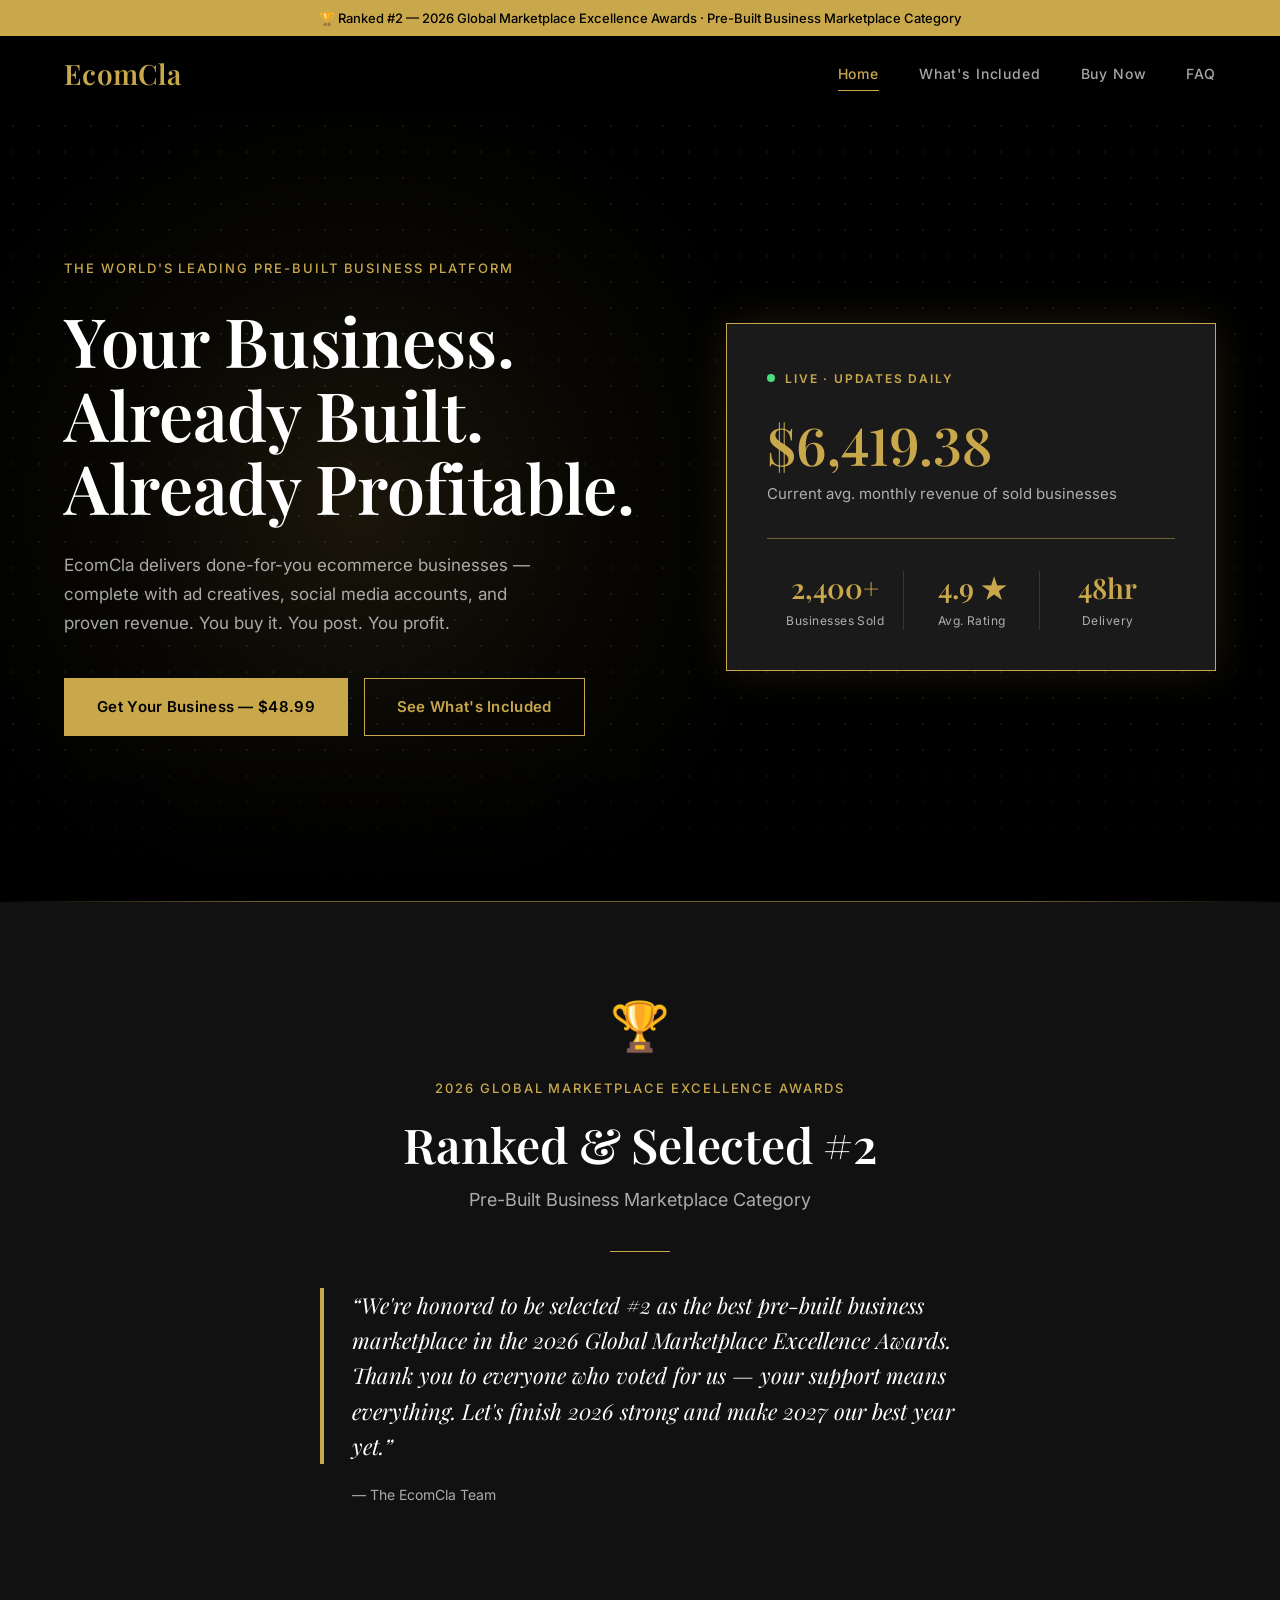
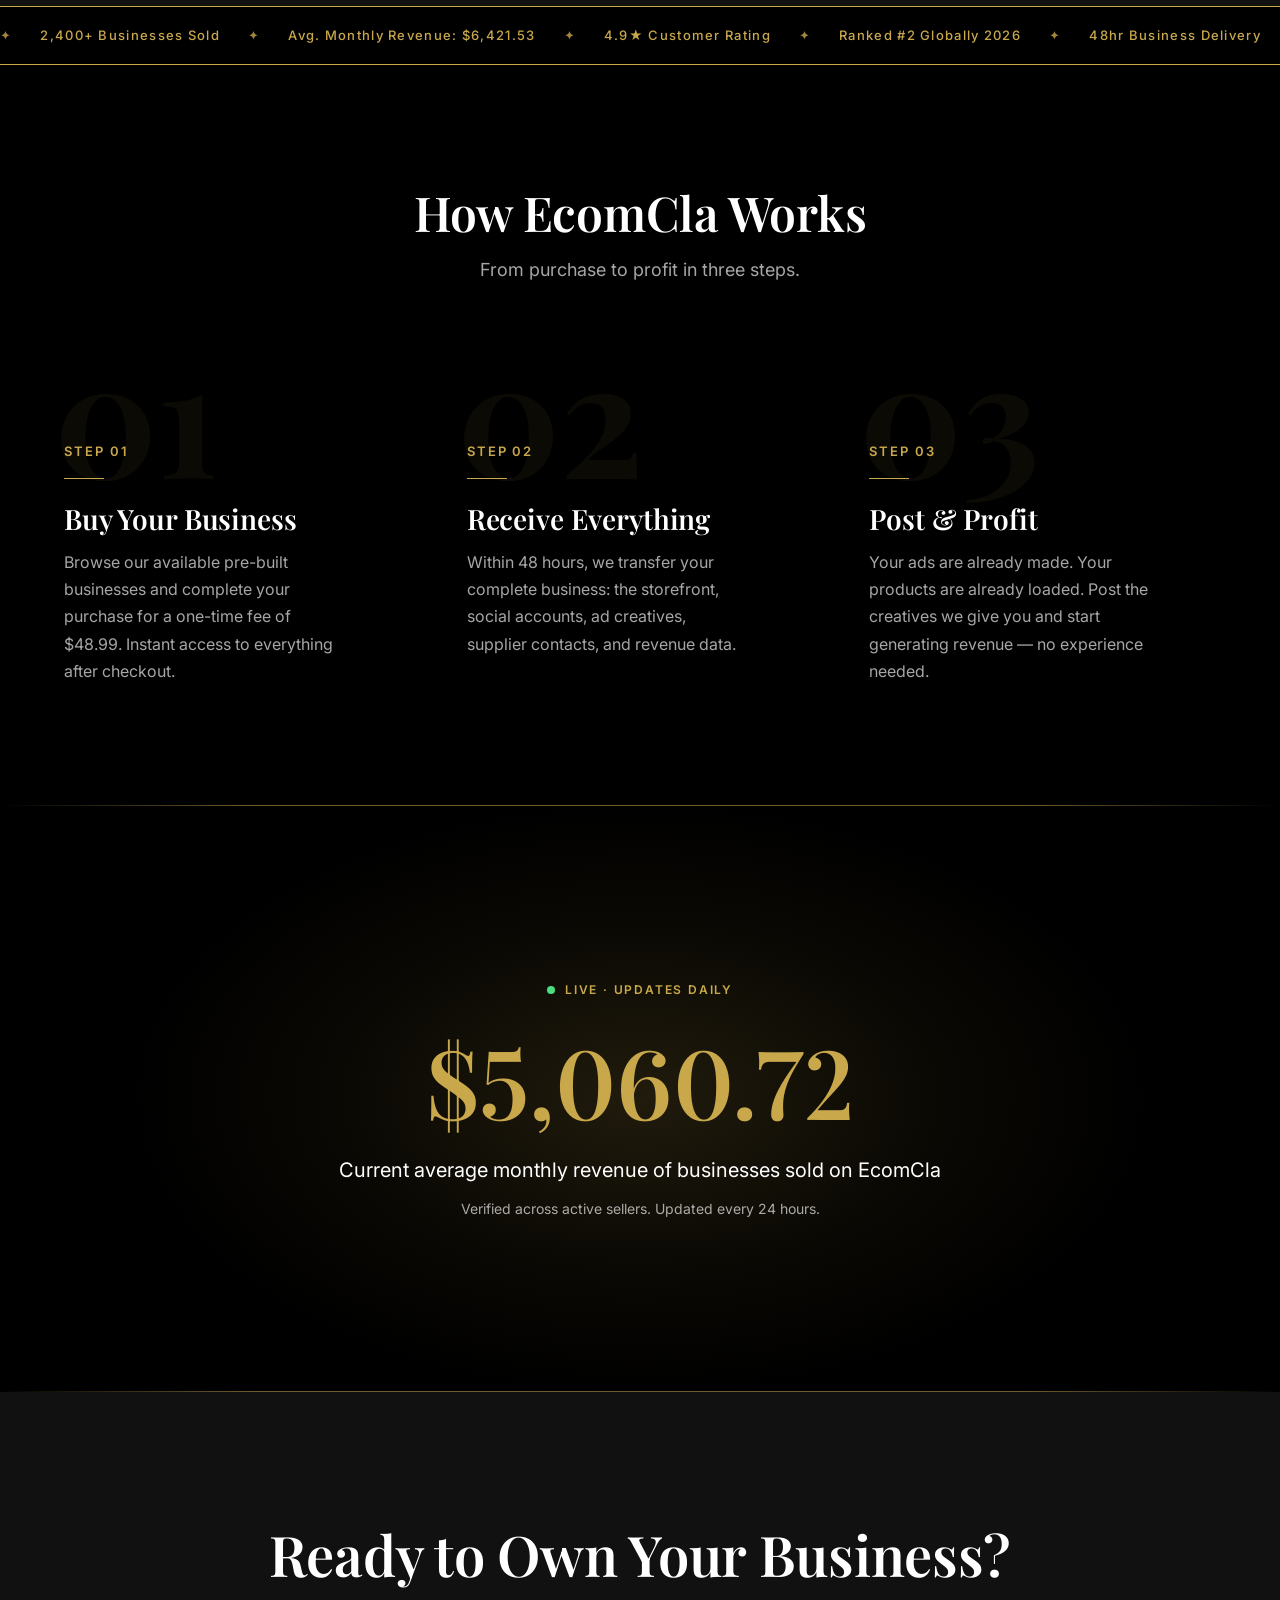
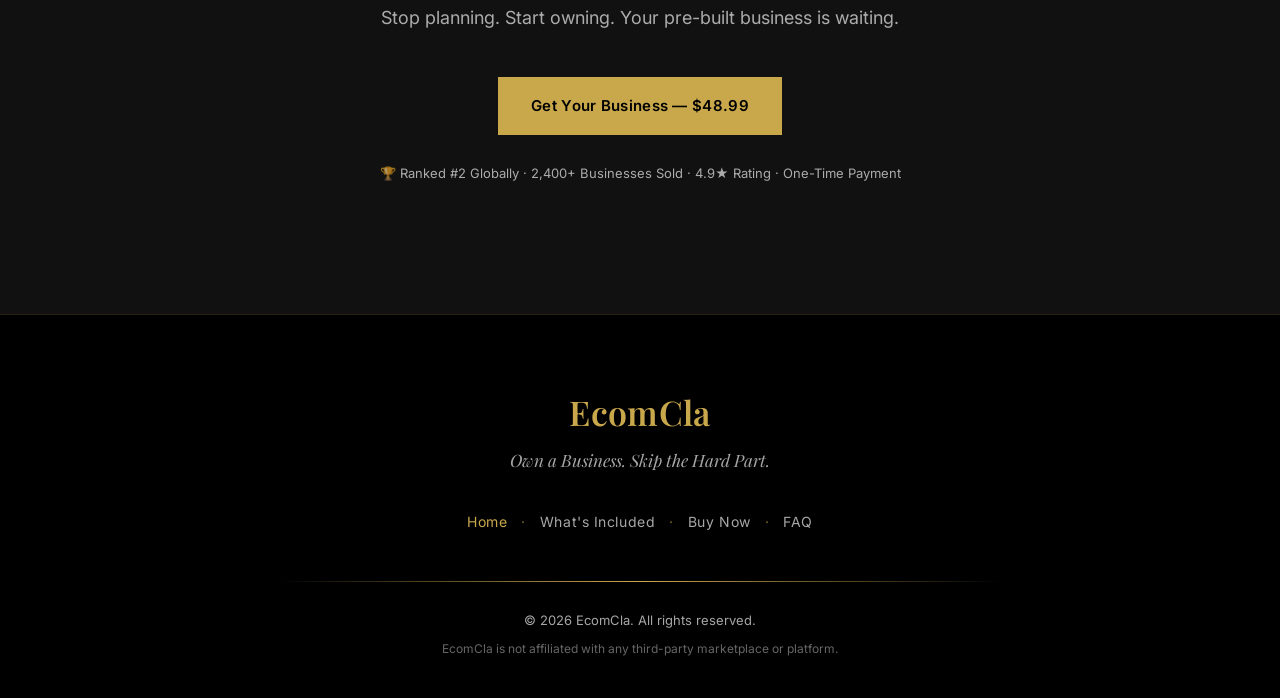
==== index.html @ 227de141 "Build EcomCla multi-page site Homepage, What's Included, Buy and FAQ pages with a shared stylesheet " ====
<!DOCTYPE html>
<html lang="en">
<head>
  <meta charset="UTF-8">
  <meta name="viewport" content="width=device-width, initial-scale=1.0">
  <title>EcomCla — Pre-Built Ecommerce Businesses for Sale</title>
  <meta name="description" content="Buy a fully built, revenue-ready ecommerce business for $48.99. Ad creatives, social media accounts, and proven revenue included. Ranked #2 globally 2026.">
  <meta name="theme-color" content="#000000">
  <link rel="icon" href="data:image/svg+xml,%3Csvg xmlns='http://www.w3.org/2000/svg' viewBox='0 0 64 64'%3E%3Crect width='64' height='64' fill='%23000'/%3E%3Ctext x='32' y='46' text-anchor='middle' font-family='Georgia,serif' font-size='42' font-weight='700' fill='%23C9A84C'%3EE%3C/text%3E%3C/svg%3E">
  <link rel="preconnect" href="https://fonts.googleapis.com">
  <link rel="preconnect" href="https://fonts.gstatic.com" crossorigin>
  <link href="https://fonts.googleapis.com/css2?family=Inter:wght@400;500;600;700&family=Playfair+Display:ital,wght@0,500;0,600;0,700;1,400;1,500&display=swap" rel="stylesheet">
  <link rel="stylesheet" href="styles.css">
  <script>document.documentElement.classList.add('js');</script>
  <script src="nav.js" defer></script>
</head>
<body>
  <div id="site-header"></div>

  <main>
    <!-- HERO -->
    <section class="hero">
      <div class="container hero-grid fade-up">
        <div class="hero-copy">
          <span class="eyebrow stagger-child">The World's Leading Pre-Built Business Platform</span>
          <h1 class="stagger-child">Your Business.<br>Already Built.<br>Already Profitable.</h1>
          <p class="hero-sub stagger-child">EcomCla delivers done-for-you ecommerce businesses — complete with ad creatives, social media accounts, and proven revenue. You buy it. You post. You profit.</p>
          <div class="btn-row stagger-child">
            <a href="buy.html" class="btn btn-gold">Get Your Business — $48.99</a>
            <a href="whats-included.html" class="btn btn-outline">See What's Included</a>
          </div>
        </div>

        <aside class="stat-card stagger-child" aria-label="Live marketplace stats">
          <span class="live-tag"><span class="pulse-dot" aria-hidden="true"></span>Live · Updates Daily</span>
          <span class="counter" data-counter="6421.53" data-duration="2400">$0.00</span>
          <p class="stat-card-label">Current avg. monthly revenue of sold businesses</p>
          <hr class="stat-card-rule">
          <div class="mini-stats">
            <div class="mini-stat">
              <span class="mini-stat-num">2,400+</span>
              <span class="mini-stat-label">Businesses Sold</span>
            </div>
            <div class="mini-stat">
              <span class="mini-stat-num">4.9 ★</span>
              <span class="mini-stat-label">Avg. Rating</span>
            </div>
            <div class="mini-stat">
              <span class="mini-stat-num">48hr</span>
              <span class="mini-stat-label">Delivery</span>
            </div>
          </div>
        </aside>
      </div>
    </section>

    <hr class="section-divider">

    <!-- AWARD BANNER -->
    <section class="award">
      <div class="award-inner fade-up">
        <span class="award-trophy stagger-child" aria-hidden="true">🏆</span>
        <span class="eyebrow stagger-child">2026 Global Marketplace Excellence Awards</span>
        <h2 class="stagger-child">Ranked &amp; Selected #2</h2>
        <p class="award-sub stagger-child">Pre-Built Business Marketplace Category</p>
        <hr class="short-rule stagger-child">
        <div class="stagger-child">
          <blockquote>
            “We're honored to be selected #2 as the best pre-built business marketplace in the 2026 Global Marketplace Excellence Awards. Thank you to everyone who voted for us — your support means everything. Let's finish 2026 strong and make 2027 our best year yet.”
          </blockquote>
          <p class="award-attribution">— The EcomCla Team</p>
        </div>
      </div>
    </section>

    <!-- SOCIAL PROOF MARQUEE -->
    <div class="marquee" role="region" aria-label="EcomCla highlights">
      <div class="marquee-track">
        <div class="marquee-group">
          <span class="mq-sep" aria-hidden="true">✦</span><span>2,400+ Businesses Sold</span>
          <span class="mq-sep" aria-hidden="true">✦</span><span>Avg. Monthly Revenue: $6,421.53</span>
          <span class="mq-sep" aria-hidden="true">✦</span><span>4.9★ Customer Rating</span>
          <span class="mq-sep" aria-hidden="true">✦</span><span>Ranked #2 Globally 2026</span>
          <span class="mq-sep" aria-hidden="true">✦</span><span>48hr Business Delivery</span>
          <span class="mq-sep" aria-hidden="true">✦</span><span>Ad Creatives Included</span>
          <span class="mq-sep" aria-hidden="true">✦</span><span>Social Media Accounts Included</span>
          <span class="mq-sep" aria-hidden="true">✦</span><span>One-Time Payment</span>
          <span class="mq-sep" aria-hidden="true">✦</span><span>No Experience Needed</span>
        </div>
        <div class="marquee-group" aria-hidden="true">
          <span class="mq-sep">✦</span><span>2,400+ Businesses Sold</span>
          <span class="mq-sep">✦</span><span>Avg. Monthly Revenue: $6,421.53</span>
          <span class="mq-sep">✦</span><span>4.9★ Customer Rating</span>
          <span class="mq-sep">✦</span><span>Ranked #2 Globally 2026</span>
          <span class="mq-sep">✦</span><span>48hr Business Delivery</span>
          <span class="mq-sep">✦</span><span>Ad Creatives Included</span>
          <span class="mq-sep">✦</span><span>Social Media Accounts Included</span>
          <span class="mq-sep">✦</span><span>One-Time Payment</span>
          <span class="mq-sep">✦</span><span>No Experience Needed</span>
        </div>
      </div>
    </div>

    <!-- HOW IT WORKS -->
    <section class="section how">
      <div class="container fade-up">
        <div class="section-head stagger-child">
          <h2>How EcomCla Works</h2>
          <p>From purchase to profit in three steps.</p>
        </div>

        <div class="steps">
          <article class="step stagger-child">
            <span class="step-watermark" aria-hidden="true">01</span>
            <div class="step-content">
              <span class="step-label">STEP 01</span>
              <hr class="step-rule">
              <h3>Buy Your Business</h3>
              <p>Browse our available pre-built businesses and complete your purchase for a one-time fee of $48.99. Instant access to everything after checkout.</p>
            </div>
          </article>

          <article class="step stagger-child">
            <span class="step-watermark" aria-hidden="true">02</span>
            <div class="step-content">
              <span class="step-label">STEP 02</span>
              <hr class="step-rule">
              <h3>Receive Everything</h3>
              <p>Within 48 hours, we transfer your complete business: the storefront, social accounts, ad creatives, supplier contacts, and revenue data.</p>
            </div>
          </article>

          <article class="step stagger-child">
            <span class="step-watermark" aria-hidden="true">03</span>
            <div class="step-content">
              <span class="step-label">STEP 03</span>
              <hr class="step-rule">
              <h3>Post &amp; Profit</h3>
              <p>Your ads are already made. Your products are already loaded. Post the creatives we give you and start generating revenue — no experience needed.</p>
            </div>
          </article>
        </div>
      </div>
    </section>

    <hr class="section-divider">

    <!-- STANDALONE LIVE REVENUE STAT -->
    <section class="revenue">
      <div class="container fade-up">
        <span class="live-tag stagger-child"><span class="pulse-dot" aria-hidden="true"></span>Live · Updates Daily</span>
        <span class="counter stagger-child" data-counter="6421.53" data-duration="2600">$0.00</span>
        <p class="revenue-label stagger-child">Current average monthly revenue of businesses sold on EcomCla</p>
        <p class="revenue-note stagger-child">Verified across active sellers. Updated every 24 hours.</p>
      </div>
    </section>

    <hr class="section-divider">

    <!-- FINAL CTA -->
    <section class="cta">
      <div class="container fade-up">
        <h2 class="stagger-child">Ready to Own Your Business?</h2>
        <p class="cta-sub stagger-child">Stop planning. Start owning. Your pre-built business is waiting.</p>
        <div class="stagger-child">
          <a href="buy.html" class="btn btn-gold">Get Your Business — $48.99</a>
        </div>
        <p class="trust-line stagger-child">🏆 Ranked #2 Globally · 2,400+ Businesses Sold · 4.9★ Rating · One-Time Payment</p>
      </div>
    </section>
  </main>

  <div id="site-footer"></div>
</body>
</html>
---- styles.css ----
/* ==========================================================================
   EcomCla — Shared Stylesheet
   Matte black · Gold · White. Sharp edges, deliberate luxury.
   ========================================================================== */

:root {
  --gold: #C9A84C;
  --gold-light: #F0C040;
  --black: #000000;
  --charcoal: #111111;
  --charcoal-2: #1A1A1A;
  --white: #FFFFFF;
  --white-muted: rgba(255, 255, 255, 0.65);
  --font-serif: 'Playfair Display', serif;
  --font-sans: 'Inter', sans-serif;

  --gold-line: rgba(201, 168, 76, 0.2);
  --gold-glow: rgba(201, 168, 76, 0.15);
  --red: #E5484D;
  --live-green: #4ADE80;
  --ease-out: cubic-bezier(0.2, 0.7, 0.2, 1);
  --header-h: 112px;
}

/* --------------------------------------------------------------------------
   Reset & base
   -------------------------------------------------------------------------- */

*,
*::before,
*::after {
  box-sizing: border-box;
  margin: 0;
  padding: 0;
}

html {
  scroll-behavior: smooth;
  -webkit-text-size-adjust: 100%;
  background: var(--black);
}

body {
  background: var(--black);
  color: var(--white);
  font-family: var(--font-sans);
  font-size: 16px;
  line-height: 1.6;
  -webkit-font-smoothing: antialiased;
  -moz-osx-font-smoothing: grayscale;
  overflow-x: hidden;
}

a {
  color: inherit;
  text-decoration: none;
}

button {
  font: inherit;
  color: inherit;
  background: none;
  border: 0;
  cursor: pointer;
}

ul {
  list-style: none;
}

h1, h2, h3 {
  font-family: var(--font-serif);
  font-weight: 600;
  line-height: 1.15;
  letter-spacing: -0.005em;
}

::selection {
  background: var(--gold);
  color: var(--black);
}

:focus-visible {
  outline: 2px solid var(--gold-light);
  outline-offset: 3px;
}

/* --------------------------------------------------------------------------
   Layout helpers
   -------------------------------------------------------------------------- */

.container {
  width: 100%;
  max-width: 1200px;
  margin: 0 auto;
  padding: 0 24px;
}

.section {
  padding: 120px 0;
}

.section-head {
  text-align: center;
  max-width: 680px;
  margin: 0 auto 72px;
}

.section-head h2 {
  font-size: clamp(34px, 5vw, 48px);
  margin-bottom: 16px;
}

.section-head p {
  font-size: 18px;
  color: var(--white-muted);
}

.visually-hidden {
  position: absolute;
  width: 1px;
  height: 1px;
  padding: 0;
  margin: -1px;
  overflow: hidden;
  clip: rect(0 0 0 0);
  white-space: nowrap;
  border: 0;
}

.eyebrow {
  display: block;
  font-size: 13px;
  font-weight: 500;
  letter-spacing: 0.15em;
  text-transform: uppercase;
  color: var(--gold);
}

/* Thin gold divider between major sections */
.section-divider {
  border: 0;
  height: 1px;
  margin: 0;
  background: linear-gradient(90deg, transparent 0%, var(--gold) 20%, var(--gold) 80%, transparent 100%);
  opacity: 0.55;
}

.short-rule {
  border: 0;
  width: 60px;
  height: 1px;
  background: var(--gold);
  margin: 36px auto;
}

/* --------------------------------------------------------------------------
   Buttons
   -------------------------------------------------------------------------- */

.btn {
  display: inline-flex;
  align-items: center;
  justify-content: center;
  gap: 10px;
  padding: 16px 32px;
  font-family: var(--font-sans);
  font-size: 15px;
  font-weight: 600;
  letter-spacing: 0.02em;
  border: 1px solid var(--gold);
  border-radius: 0;
  cursor: pointer;
  transition: background-color 0.25s ease, color 0.25s ease, border-color 0.25s ease, box-shadow 0.25s ease;
  white-space: nowrap;
}

.btn-gold {
  background: var(--gold);
  color: var(--black);
}

.btn-gold:hover {
  background: var(--gold-light);
  border-color: var(--gold-light);
  box-shadow: 0 0 32px rgba(240, 192, 64, 0.25);
}

.btn-outline {
  background: transparent;
  color: var(--gold);
}

.btn-outline:hover {
  background: rgba(201, 168, 76, 0.08);
  color: var(--gold-light);
  border-color: var(--gold-light);
}

.btn-row {
  display: flex;
  flex-wrap: wrap;
  gap: 16px;
}

.btn-row.center {
  justify-content: center;
}

/* --------------------------------------------------------------------------
   Header: announcement bar + navbar (injected by nav.js)
   -------------------------------------------------------------------------- */

.site-header {
  position: sticky;
  top: 0;
  z-index: 1000;
}

.announce-bar {
  background: var(--gold);
  color: var(--black);
  font-family: var(--font-sans);
  font-size: 13px;
  font-weight: 500;
  line-height: 1.4;
  text-align: center;
  padding: 9px 16px;
}

.navbar {
  position: relative;
  background: transparent;
  border-bottom: 1px solid transparent;
  transition: background-color 0.35s ease, border-color 0.35s ease;
}

.navbar.scrolled,
.navbar.menu-open {
  background: var(--black);
  border-bottom-color: var(--gold);
}

.navbar-inner {
  display: flex;
  align-items: center;
  justify-content: space-between;
  height: 76px;
}

.wordmark {
  font-family: var(--font-serif);
  font-size: 28px;
  font-weight: 600;
  color: var(--gold);
  letter-spacing: 0.01em;
  line-height: 1;
}

.nav-links {
  display: flex;
  align-items: center;
  gap: 40px;
}

.nav-links a {
  position: relative;
  display: inline-block;
  padding: 6px 0;
  font-size: 14px;
  font-weight: 500;
  letter-spacing: 0.06em;
  color: var(--white-muted);
  transition: color 0.25s ease;
}

.nav-links a::after {
  content: '';
  position: absolute;
  left: 0;
  right: 0;
  bottom: 0;
  height: 1px;
  background: var(--gold);
  transform: scaleX(0);
  transform-origin: left;
  transition: transform 0.3s var(--ease-out);
}

.nav-links a:hover {
  color: var(--white);
}

.nav-links a:hover::after {
  transform: scaleX(1);
}

.nav-links a.active {
  color: var(--gold);
}

.nav-links a.active::after {
  transform: scaleX(1);
}

.nav-toggle {
  display: none;
  color: var(--gold);
  font-size: 26px;
  line-height: 1;
  width: 44px;
  height: 44px;
  align-items: center;
  justify-content: center;
}

/* --------------------------------------------------------------------------
   Footer (injected by nav.js)
   -------------------------------------------------------------------------- */

.site-footer {
  background: var(--black);
  border-top: 1px solid var(--gold-line);
  padding: 80px 0 40px;
  text-align: center;
}

.site-footer .wordmark {
  font-size: 34px;
}

.footer-tagline {
  margin-top: 14px;
  font-family: var(--font-serif);
  font-style: italic;
  font-size: 17px;
  color: var(--white-muted);
}

.footer-links {
  display: flex;
  flex-wrap: wrap;
  justify-content: center;
  align-items: center;
  gap: 8px 14px;
  margin-top: 36px;
  font-size: 14px;
  letter-spacing: 0.04em;
}

.footer-links a {
  color: var(--white-muted);
  transition: color 0.25s ease;
}

.footer-links a:hover,
.footer-links a.active {
  color: var(--gold);
}

.footer-links .sep {
  color: var(--gold);
  opacity: 0.6;
}

.footer-rule {
  border: 0;
  height: 1px;
  max-width: 720px;
  margin: 48px auto 28px;
  background: linear-gradient(90deg, transparent, var(--gold), transparent);
}

.footer-copy {
  font-size: 13px;
  color: var(--white-muted);
}

.footer-disclaimer {
  margin-top: 8px;
  font-size: 12px;
  color: rgba(255, 255, 255, 0.4);
}

/* --------------------------------------------------------------------------
   Shared: live tag + pulsing dot + counters
   -------------------------------------------------------------------------- */

.live-tag {
  display: inline-flex;
  align-items: center;
  gap: 10px;
  font-size: 12px;
  font-weight: 600;
  letter-spacing: 0.15em;
  text-transform: uppercase;
  color: var(--gold);
}

.pulse-dot {
  position: relative;
  flex-shrink: 0;
  width: 8px;
  height: 8px;
  border-radius: 50%;
  background: var(--live-green);
  animation: dot-pulse 2s ease-out infinite;
}

@keyframes dot-pulse {
  0%   { box-shadow: 0 0 0 0 rgba(74, 222, 128, 0.6); }
  70%  { box-shadow: 0 0 0 10px rgba(74, 222, 128, 0); }
  100% { box-shadow: 0 0 0 0 rgba(74, 222, 128, 0); }
}

.counter {
  font-family: var(--font-serif);
  font-weight: 600;
  color: var(--gold);
  font-variant-numeric: lining-nums tabular-nums;
  line-height: 1.05;
}

/* --------------------------------------------------------------------------
   Homepage — Hero
   -------------------------------------------------------------------------- */

.hero {
  position: relative;
  display: flex;
  align-items: center;
  min-height: calc(100vh - var(--header-h));
  min-height: calc(100svh - var(--header-h));
  padding: 80px 0 100px;
  background-color: var(--black);
  background-image: radial-gradient(rgba(255, 255, 255, 0.07) 1px, transparent 1.2px);
  background-size: 26px 26px;
  overflow: hidden;
}

.hero::before {
  content: '';
  position: absolute;
  top: 50%;
  left: 28%;
  width: 1000px;
  height: 1000px;
  transform: translate(-50%, -50%);
  background: radial-gradient(circle, rgba(201, 168, 76, 0.13) 0%, rgba(201, 168, 76, 0.04) 35%, transparent 62%);
  pointer-events: none;
}

.hero::after {
  content: '';
  position: absolute;
  inset: auto 0 0 0;
  height: 160px;
  background: linear-gradient(to bottom, transparent, var(--black));
  pointer-events: none;
}

.hero-grid {
  position: relative;
  z-index: 1;
  display: grid;
  grid-template-columns: 55fr 45fr;
  gap: 64px;
  align-items: center;
}

.hero h1 {
  font-size: clamp(40px, 6vw, 68px);
  line-height: 1.08;
  margin: 24px 0 28px;
}

.hero-sub {
  max-width: 480px;
  margin-bottom: 40px;
  font-size: 17px;
  line-height: 1.7;
  color: var(--white-muted);
}

/* Hero stat card */
.stat-card {
  background: var(--charcoal-2);
  border: 1px solid var(--gold);
  box-shadow: 0 0 40px var(--gold-glow);
  padding: 40px;
}

.stat-card .counter {
  display: block;
  margin: 28px 0 10px;
  font-size: 52px;
}

.stat-card-label {
  font-size: 15px;
  color: var(--white-muted);
}

.stat-card-rule {
  border: 0;
  height: 1px;
  background: var(--gold);
  opacity: 0.5;
  margin: 32px 0;
}

.mini-stats {
  display: grid;
  grid-template-columns: repeat(3, 1fr);
}

.mini-stat {
  text-align: center;
  padding: 0 8px;
}

.mini-stat + .mini-stat {
  border-left: 1px solid var(--gold-line);
}

.mini-stat-num {
  display: block;
  font-family: var(--font-serif);
  font-size: 28px;
  font-weight: 600;
  line-height: 1.2;
  color: var(--gold);
}

.mini-stat-label {
  display: block;
  margin-top: 6px;
  font-size: 12px;
  letter-spacing: 0.04em;
  color: var(--white-muted);
}

/* --------------------------------------------------------------------------
   Homepage — Award banner
   -------------------------------------------------------------------------- */

.award {
  background: var(--charcoal);
  padding: 100px 0;
  text-align: center;
}

.award-inner {
  max-width: 760px;
  margin: 0 auto;
  padding: 0 24px;
}

.award-trophy {
  display: block;
  font-size: 48px;
  line-height: 1;
  margin-bottom: 28px;
}

.award h2 {
  font-size: clamp(34px, 5vw, 48px);
  margin: 18px 0 14px;
}

.award-sub {
  font-size: 18px;
  color: var(--white-muted);
}

.award blockquote {
  max-width: 640px;
  margin: 0 auto;
  padding-left: 28px;
  border-left: 4px solid var(--gold);
  text-align: left;
  font-family: var(--font-serif);
  font-style: italic;
  font-size: 22px;
  line-height: 1.6;
  color: var(--white);
}

.award-attribution {
  max-width: 640px;
  margin: 20px auto 0;
  padding-left: 32px;
  text-align: left;
  font-size: 14px;
  color: var(--white-muted);
}

/* --------------------------------------------------------------------------
   Homepage — Marquee
   -------------------------------------------------------------------------- */

.marquee {
  background: var(--black);
  border-top: 1px solid var(--gold);
  border-bottom: 1px solid var(--gold);
  overflow: hidden;
  padding: 18px 0;
}

.marquee-track {
  display: flex;
  width: max-content;
  animation: marquee 30s linear infinite;
}

.marquee:hover .marquee-track {
  animation-play-state: paused;
}

.marquee-group {
  display: flex;
  align-items: center;
  flex-shrink: 0;
  gap: 28px;
  padding-right: 28px;
  font-size: 13px;
  font-weight: 500;
  letter-spacing: 0.1em;
  color: var(--gold);
  white-space: nowrap;
}

.marquee-group .mq-sep {
  opacity: 0.8;
}

@keyframes marquee {
  from { transform: translateX(0); }
  to   { transform: translateX(-50%); }
}

/* --------------------------------------------------------------------------
   Homepage — How it works
   -------------------------------------------------------------------------- */

.steps {
  display: grid;
  grid-template-columns: repeat(3, 1fr);
  gap: 56px;
}

.step {
  position: relative;
  padding-top: 84px;
}

.step-watermark {
  position: absolute;
  top: -24px;
  left: -10px;
  font-family: var(--font-serif);
  font-size: 160px;
  font-weight: 700;
  line-height: 1;
  color: var(--gold);
  opacity: 0.06;
  pointer-events: none;
  user-select: none;
}

.step-content {
  position: relative;
}

.step-label {
  display: block;
  font-size: 13px;
  font-weight: 600;
  letter-spacing: 0.15em;
  color: var(--gold);
}

.step-rule {
  border: 0;
  width: 40px;
  height: 1px;
  background: var(--gold);
  margin: 16px 0 24px;
}

.step h3 {
  font-size: 28px;
  margin-bottom: 14px;
}

.step p {
  max-width: 280px;
  font-size: 16px;
  line-height: 1.7;
  color: var(--white-muted);
}

/* --------------------------------------------------------------------------
   Homepage — Standalone revenue stat
   -------------------------------------------------------------------------- */

.revenue {
  position: relative;
  padding: 170px 0;
  text-align: center;
  background: var(--black);
  overflow: hidden;
}

.revenue::before {
  content: '';
  position: absolute;
  top: 50%;
  left: 50%;
  width: 1100px;
  height: 640px;
  transform: translate(-50%, -50%);
  background: radial-gradient(ellipse at center, rgba(201, 168, 76, 0.16) 0%, rgba(201, 168, 76, 0.05) 38%, transparent 66%);
  pointer-events: none;
}

.revenue .container {
  position: relative;
}

.revenue .counter {
  display: block;
  margin: 28px 0 24px;
  font-size: clamp(56px, 10vw, 96px);
}

.revenue-label {
  font-size: 20px;
  color: var(--white);
}

.revenue-note {
  margin-top: 12px;
  font-size: 14px;
  color: var(--white-muted);
}

/* --------------------------------------------------------------------------
   Shared — CTA block
   -------------------------------------------------------------------------- */

.cta {
  background: var(--charcoal);
  padding: 130px 0;
  text-align: center;
}

.cta h2 {
  font-size: clamp(36px, 6vw, 56px);
  margin-bottom: 18px;
}

.cta-sub {
  max-width: 560px;
  margin: 0 auto 44px;
  font-size: 18px;
  color: var(--white-muted);
}

.trust-line {
  margin-top: 28px;
  font-size: 13px;
  color: var(--white-muted);
}

/* --------------------------------------------------------------------------
   Inner pages — hero
   -------------------------------------------------------------------------- */

.page-hero {
  position: relative;
  padding: 120px 0 100px;
  text-align: center;
  background-color: var(--black);
  background-image: radial-gradient(rgba(255, 255, 255, 0.06) 1px, transparent 1.2px);
  background-size: 26px 26px;
  overflow: hidden;
}

.page-hero::before {
  content: '';
  position: absolute;
  top: 55%;
  left: 50%;
  width: 900px;
  height: 600px;
  transform: translate(-50%, -50%);
  background: radial-gradient(ellipse at center, rgba(201, 168, 76, 0.12), transparent 62%);
  pointer-events: none;
}

.page-hero::after {
  content: '';
  position: absolute;
  inset: auto 0 0 0;
  height: 120px;
  background: linear-gradient(to bottom, transparent, var(--black));
  pointer-events: none;
}

.page-hero .container {
  position: relative;
  z-index: 1;
}

.page-hero h1 {
  font-size: clamp(40px, 6.5vw, 64px);
  margin: 22px auto 22px;
  max-width: 900px;
}

.page-hero-sub {
  max-width: 560px;
  margin: 0 auto;
  font-size: 18px;
  line-height: 1.7;
  color: var(--white-muted);
}

.page-hero--buy {
  padding: 80px 0 72px;
}

.page-hero--buy h1 {
  font-size: clamp(38px, 6vw, 56px);
}

.page-hero--buy .page-hero-sub,
.page-hero--faq .page-hero-sub {
  font-size: 17px;
}

.page-hero--faq {
  padding: 100px 0 80px;
}

/* --------------------------------------------------------------------------
   What's Included — features grid
   -------------------------------------------------------------------------- */

.features {
  display: grid;
  grid-template-columns: repeat(3, 1fr);
  gap: 24px;
}

.feature {
  background: var(--charcoal-2);
  border: 1px solid var(--gold);
  padding: 36px;
}

.feature:hover {
  border-color: var(--gold-light);
  box-shadow: 0 0 40px rgba(201, 168, 76, 0.12);
}

.feature-icon {
  display: block;
  font-size: 32px;
  line-height: 1;
  margin-bottom: 24px;
}

.feature-num {
  display: block;
  font-size: 12px;
  font-weight: 600;
  letter-spacing: 0.15em;
  color: var(--gold);
  margin-bottom: 10px;
}

.feature h3 {
  font-size: 23px;
  margin-bottom: 14px;
}

.feature p {
  font-size: 15px;
  line-height: 1.7;
  color: var(--white-muted);
}

.feature--cta {
  display: flex;
  flex-direction: column;
  justify-content: space-between;
  background: var(--gold);
  color: var(--black);
}

.feature--cta:hover {
  background: var(--gold-light);
  border-color: var(--gold-light);
}

.feature--cta .feature-num {
  color: var(--black);
  opacity: 0.7;
}

.feature--cta h3 {
  font-size: 30px;
}

.feature--cta p {
  color: rgba(0, 0, 0, 0.72);
}

.feature-cta-link {
  display: inline-flex;
  align-items: center;
  gap: 10px;
  margin-top: 28px;
  font-size: 15px;
  font-weight: 700;
  letter-spacing: 0.02em;
}

.feature-cta-link span {
  transition: transform 0.25s ease;
}

.feature--cta:hover .feature-cta-link span {
  transform: translateX(4px);
}

/* --------------------------------------------------------------------------
   What's Included — comparison table
   -------------------------------------------------------------------------- */

.features-section {
  padding-top: 40px;
}

.compare-section {
  background: var(--black);
}

.section-head--compare h2 {
  font-size: clamp(32px, 4.6vw, 44px);
}

.section-head--compare p {
  font-size: 17px;
}

.compare-wrap {
  max-width: 980px;
  margin: 0 auto;
  border: 1px solid var(--gold);
  box-shadow: 0 0 60px rgba(201, 168, 76, 0.08);
}

.compare-table {
  width: 100%;
  border-collapse: collapse;
  background: var(--charcoal-2);
  font-size: 15px;
}

.compare-table th {
  background: var(--gold);
  color: var(--black);
  padding: 18px 24px;
  text-align: left;
  font-size: 13px;
  font-weight: 700;
  letter-spacing: 0.1em;
  text-transform: uppercase;
}

.compare-table td {
  padding: 18px 24px;
  border-top: 1px solid rgba(201, 168, 76, 0.12);
  vertical-align: top;
}

.compare-table tbody tr:nth-child(odd) {
  background: var(--charcoal-2);
}

.compare-table tbody tr:nth-child(even) {
  background: var(--charcoal);
}

.compare-table td:first-child {
  font-weight: 600;
  color: var(--white);
}

.compare-table td.no {
  color: var(--white-muted);
}

.compare-table td.yes {
  color: var(--white);
  font-weight: 600;
  background: rgba(201, 168, 76, 0.06);
}

.compare-table th:last-child {
  background: var(--gold-light);
}

.mark-no,
.mark-yes {
  display: inline-block;
  width: 1.2em;
  font-weight: 700;
}

.mark-no {
  color: var(--red);
}

.mark-yes {
  color: var(--gold);
}

/* --------------------------------------------------------------------------
   Buy page — product card
   -------------------------------------------------------------------------- */

.product-section {
  padding: 0 0 120px;
}

.product-wrap {
  max-width: 680px;
  margin: 0 auto;
  padding: 0 24px;
}

.product-card {
  position: relative;
  background: var(--charcoal-2);
  border: 1.5px solid var(--gold);
  box-shadow: 0 0 60px rgba(201, 168, 76, 0.12);
  padding: 76px 48px 48px;
  scroll-margin-top: calc(var(--header-h) + 24px);
}

.rank-badge {
  position: absolute;
  top: 22px;
  right: 22px;
  background: var(--gold);
  color: var(--black);
  font-size: 12px;
  font-weight: 600;
  letter-spacing: 0.02em;
  line-height: 1;
  padding: 8px 14px;
  border-radius: 999px;
  white-space: nowrap;
}

.product-card h2 {
  font-size: clamp(30px, 5vw, 40px);
  margin-bottom: 16px;
}

.product-desc {
  font-size: 16px;
  line-height: 1.75;
  color: var(--white-muted);
}

.product-rule {
  border: 0;
  height: 1px;
  background: var(--gold);
  opacity: 0.45;
  margin: 36px 0;
}

.checklist {
  display: grid;
  grid-template-columns: 1fr 1fr;
  gap: 16px 32px;
}

.checklist li {
  display: flex;
  align-items: flex-start;
  gap: 12px;
  font-size: 15px;
  line-height: 1.5;
  color: var(--white);
}

.checklist .check {
  flex-shrink: 0;
  color: var(--gold);
  font-weight: 700;
}

.pricing {
  text-align: center;
}

.price-old {
  display: block;
  font-size: 18px;
  color: var(--white-muted);
  text-decoration: line-through;
  text-decoration-color: rgba(229, 72, 77, 0.8);
}

.price-now {
  display: block;
  margin: 4px 0 10px;
  font-family: var(--font-serif);
  font-size: 64px;
  font-weight: 600;
  line-height: 1.1;
  color: var(--gold);
}

.price-note {
  font-size: 13px;
  color: var(--white-muted);
}

.btn-buy {
  display: flex;
  width: 100%;
  margin-top: 36px;
  padding: 20px;
  font-size: 18px;
  font-weight: 700;
}

.buy-note {
  margin-top: 16px;
  font-size: 13px;
  line-height: 1.6;
  text-align: center;
  color: var(--white-muted);
}

.trust-badges {
  display: flex;
  flex-wrap: wrap;
  justify-content: center;
  gap: 10px 22px;
  margin-top: 32px;
  padding-top: 28px;
  border-top: 1px solid var(--gold-line);
  font-size: 13px;
  color: var(--white-muted);
}

.trust-badges span {
  white-space: nowrap;
}

/* --------------------------------------------------------------------------
   Buy page — "what you get" strip
   -------------------------------------------------------------------------- */

.included-strip {
  background: var(--charcoal);
  border-top: 1px solid var(--gold);
  border-bottom: 1px solid var(--gold);
  padding: 56px 0;
}

.included-grid {
  display: grid;
  grid-template-columns: repeat(4, 1fr);
}

.included-item {
  text-align: center;
  padding: 8px 20px;
}

.included-item + .included-item {
  border-left: 1px solid var(--gold-line);
}

.included-icon {
  display: block;
  font-size: 28px;
  line-height: 1;
  margin-bottom: 14px;
}

.included-label {
  display: block;
  font-size: 16px;
  font-weight: 700;
  color: var(--white);
}

.included-sub {
  display: block;
  margin-top: 4px;
  font-size: 13px;
  color: var(--white-muted);
}

/* --------------------------------------------------------------------------
   Buy page — live stat reminder
   -------------------------------------------------------------------------- */

.live-strip {
  background: var(--black);
  padding: 40px 0;
  text-align: center;
}

.live-strip-inner {
  display: inline-flex;
  flex-wrap: wrap;
  align-items: center;
  justify-content: center;
  gap: 8px 12px;
  font-size: 14px;
  color: var(--white-muted);
}

.live-strip-inner strong {
  font-weight: 600;
  letter-spacing: 0.12em;
  color: var(--white);
}

.live-strip-inner .gold {
  color: var(--gold);
}

.live-strip-inner .counter {
  font-family: var(--font-sans);
  font-weight: 600;
  font-size: 14px;
  line-height: 1.4;
}

/* --------------------------------------------------------------------------
   FAQ accordion
   -------------------------------------------------------------------------- */

.faq-section {
  padding: 40px 0 120px;
}

.faq-list {
  max-width: 760px;
  margin: 0 auto;
  padding: 0 24px;
}

.faq-item {
  border-bottom: 1px solid var(--gold-line);
}

.faq-item:first-child {
  border-top: 1px solid var(--gold-line);
}

.faq-q {
  display: flex;
  align-items: center;
  justify-content: space-between;
  gap: 24px;
  width: 100%;
  padding: 24px 0;
  text-align: left;
  font-family: var(--font-sans);
  font-size: 17px;
  font-weight: 600;
  line-height: 1.45;
  color: var(--white);
  transition: color 0.25s ease;
}

.faq-q:hover,
.faq-item.open .faq-q {
  color: var(--gold-light);
}

.faq-chevron {
  flex-shrink: 0;
  font-size: 12px;
  color: var(--gold);
  transition: transform 0.35s var(--ease-out);
}

.faq-item.open .faq-chevron {
  transform: rotate(180deg);
}

.faq-a {
  max-height: 0;
  overflow: hidden;
  transition: max-height 0.4s var(--ease-out);
}

.faq-a p {
  padding: 0 0 24px;
  font-size: 16px;
  line-height: 1.75;
  color: var(--white-muted);
}

/* --------------------------------------------------------------------------
   Scroll animations (only active when JS is running)
   -------------------------------------------------------------------------- */

.js .fade-up {
  opacity: 0;
  transform: translateY(30px);
  transition: opacity 0.8s var(--ease-out), transform 0.8s var(--ease-out);
}

.js .fade-up.in-view,
.js .fade-up.has-stagger {
  opacity: 1;
  transform: none;
}

.js .stagger-child {
  opacity: 0;
  transform: translateY(30px);
  transition:
    opacity 0.8s var(--ease-out),
    transform 0.8s var(--ease-out),
    background-color 0.3s ease,
    border-color 0.3s ease,
    box-shadow 0.3s ease;
}

.js .fade-up.in-view .stagger-child {
  opacity: 1;
  transform: none;
}

/* --------------------------------------------------------------------------
   Responsive — tablet
   -------------------------------------------------------------------------- */

@media (max-width: 1024px) {
  .hero-grid {
    gap: 40px;
  }

  .stat-card {
    padding: 32px;
  }

  .stat-card .counter {
    font-size: 46px;
  }

  .features {
    grid-template-columns: repeat(2, 1fr);
  }

  .feature--cta {
    grid-column: span 2;
  }

  .steps {
    gap: 36px;
  }
}

/* --------------------------------------------------------------------------
   Responsive — mobile (< 768px)
   -------------------------------------------------------------------------- */

@media (max-width: 767px) {
  :root {
    --header-h: 120px;
  }

  .section {
    padding: 88px 0;
  }

  .section-head {
    margin-bottom: 52px;
  }

  .section-head p {
    font-size: 16px;
  }

  .announce-bar {
    font-size: 12px;
    padding: 8px 14px;
  }

  .navbar-inner {
    height: 64px;
  }

  .wordmark {
    font-size: 24px;
  }

  .nav-toggle {
    display: inline-flex;
  }

  .nav-menu {
    display: none;
    position: absolute;
    top: 100%;
    left: 0;
    right: 0;
    background: var(--black);
    border-bottom: 1px solid var(--gold);
  }

  .nav-menu.open {
    display: block;
  }

  .nav-links {
    flex-direction: column;
    align-items: stretch;
    gap: 0;
    padding: 4px 24px 12px;
  }

  .nav-links a {
    display: block;
    padding: 16px 0;
    font-size: 15px;
    color: var(--gold);
    border-bottom: 1px solid var(--gold-line);
  }

  .nav-links li:last-child a {
    border-bottom: 0;
  }

  .nav-links a::after {
    display: none;
  }

  .nav-links a.active {
    color: var(--gold-light);
    text-decoration: underline;
    text-underline-offset: 6px;
    text-decoration-thickness: 1px;
  }

  .btn-row {
    flex-direction: column;
    align-items: stretch;
  }

  .btn {
    width: 100%;
    white-space: normal;
    text-align: center;
  }

  /* Hero */
  .hero {
    min-height: 0;
    padding: 64px 0 80px;
  }

  .hero::before {
    left: 50%;
    top: 30%;
    width: 700px;
    height: 700px;
  }

  .hero-grid {
    grid-template-columns: 1fr;
    gap: 56px;
  }

  .hero h1 {
    font-size: 40px;
  }

  .hero-sub {
    font-size: 16px;
  }

  .stat-card {
    padding: 28px 22px;
  }

  .stat-card .counter {
    font-size: 44px;
  }

  .mini-stat-num {
    font-size: 22px;
  }

  .mini-stat-label {
    font-size: 11px;
  }

  /* Award */
  .award {
    padding: 80px 0;
  }

  .award-sub {
    font-size: 16px;
  }

  .award blockquote {
    font-size: 19px;
    padding-left: 20px;
  }

  .award-attribution {
    padding-left: 24px;
  }

  /* Steps */
  .steps {
    grid-template-columns: 1fr;
    gap: 40px;
  }

  .step-watermark {
    font-size: 130px;
  }

  .step p {
    max-width: none;
  }

  /* Revenue */
  .revenue {
    padding: 120px 0;
  }

  .revenue .counter {
    font-size: 56px;
  }

  .revenue-label {
    font-size: 18px;
  }

  /* CTA */
  .cta {
    padding: 96px 0;
  }

  .cta-sub {
    font-size: 16px;
  }

  .cta .btn-row {
    max-width: 420px;
    margin: 0 auto;
  }

  /* Inner page heroes */
  .page-hero {
    padding: 80px 0 64px;
  }

  .page-hero--buy {
    padding: 56px 0 52px;
  }

  .page-hero-sub {
    font-size: 16px;
  }

  /* Features */
  .features-section {
    padding-top: 16px;
  }

  .features {
    grid-template-columns: 1fr;
    gap: 16px;
  }

  .feature {
    padding: 30px 26px;
  }

  .feature--cta {
    grid-column: auto;
  }

  /* Comparison table */
  .compare-table {
    font-size: 13px;
  }

  .compare-table th {
    padding: 14px 10px;
    font-size: 10.5px;
    letter-spacing: 0.06em;
  }

  .compare-table td {
    padding: 14px 10px;
  }

  .compare-table td:first-child {
    width: 32%;
  }

  /* Product card */
  .product-section {
    padding-bottom: 88px;
  }

  .product-wrap {
    padding: 0 16px;
  }

  .product-card {
    padding: 28px 22px 32px;
  }

  .rank-badge {
    position: static;
    display: inline-block;
    margin-bottom: 20px;
  }

  .checklist {
    grid-template-columns: 1fr;
  }

  .price-now {
    font-size: 56px;
  }

  .btn-buy {
    font-size: 17px;
  }

  /* Included strip — 2×2 */
  .included-strip {
    padding: 36px 0;
  }

  .included-grid {
    grid-template-columns: 1fr 1fr;
  }

  .included-item {
    padding: 20px 10px;
  }

  .included-item + .included-item {
    border-left: 0;
  }

  .included-item:nth-child(even) {
    border-left: 1px solid var(--gold-line);
  }

  .included-item:nth-child(n + 3) {
    border-top: 1px solid var(--gold-line);
  }

  /* FAQ */
  .faq-section {
    padding: 24px 0 88px;
  }

  .faq-q {
    font-size: 16px;
    padding: 22px 0;
  }

  .faq-a p {
    font-size: 15px;
  }

  /* Footer */
  .site-footer {
    padding: 64px 0 36px;
  }
}

/* --------------------------------------------------------------------------
   Reduced motion
   -------------------------------------------------------------------------- */

@media (prefers-reduced-motion: reduce) {
  html {
    scroll-behavior: auto;
  }

  .js .fade-up,
  .js .stagger-child {
    opacity: 1 !important;
    transform: none !important;
    transition: none !important;
  }

  .marquee-track,
  .pulse-dot {
    animation: none;
  }
}

/* ==========================================================================
   GUARANTEE POPUP
   ========================================================================== */

#guarantee-backdrop {
  position: fixed;
  inset: 0;
  background: rgba(0, 0, 0, 0.82);
  z-index: 9999;
  opacity: 0;
  transition: opacity 300ms ease;
  pointer-events: none;
}

#guarantee-backdrop.visible {
  opacity: 1;
  pointer-events: all;
}

#guarantee-modal {
  position: fixed;
  top: 50%;
  left: 50%;
  transform: translate(-50%, -50%) scale(0.95);
  z-index: 10000;
  width: 92%;
  max-width: 560px;
  max-height: calc(100vh - 32px);
  max-height: calc(100dvh - 32px);
  overflow-y: auto;
  overscroll-behavior: contain;
  background: #0D0D0D;
  border: 1.5px solid var(--gold);
  border-radius: 0;
  box-shadow: 0 0 80px rgba(201, 168, 76, 0.15);
  padding: 52px 48px;
  text-align: center;
  font-family: var(--font-sans);
  color: var(--white);
  opacity: 0;
  transition: opacity 350ms ease-out, transform 350ms ease-out;
  pointer-events: none;
}

#guarantee-modal.visible {
  opacity: 1;
  transform: translate(-50%, -50%) scale(1);
  pointer-events: all;
}

#guarantee-modal .gm-close {
  position: absolute;
  top: 16px;
  right: 20px;
  padding: 4px;
  background: none;
  border: 0;
  font-family: var(--font-sans);
  font-size: 20px;
  line-height: 1;
  color: var(--white-muted);
  cursor: pointer;
  transition: color 0.2s ease;
}

#guarantee-modal .gm-close:hover {
  color: var(--gold);
}

/* Seal badge */
#guarantee-modal .gm-seal {
  display: flex;
  align-items: center;
  justify-content: center;
  width: 100px;
  height: 100px;
  margin: 0 auto 24px;
  border: 1.5px solid var(--gold);
  border-radius: 50%;
  animation: guarantee-pulse 2.4s ease-out infinite;
}

#guarantee-modal .gm-seal-inner {
  display: flex;
  flex-direction: column;
  align-items: center;
  justify-content: center;
  width: 78px;
  height: 78px;
  border-radius: 50%;
  background: var(--gold);
  color: var(--black);
  line-height: 1;
}

#guarantee-modal .gm-seal-pct {
  font-family: var(--font-serif);
  font-size: 20px;
  font-weight: 700;
  margin-bottom: 3px;
}

#guarantee-modal .gm-seal-word {
  font-family: var(--font-sans);
  font-size: 7px;
  font-weight: 700;
  letter-spacing: 0.22em;
  margin-top: 2px;
  padding-left: 0.22em;
}

@keyframes guarantee-pulse {
  0%   { box-shadow: 0 0 0 0 rgba(201, 168, 76, 0.45); }
  70%  { box-shadow: 0 0 0 14px rgba(201, 168, 76, 0); }
  100% { box-shadow: 0 0 0 0 rgba(201, 168, 76, 0); }
}

/* Copy */
#guarantee-modal .gm-eyebrow {
  margin: 0 0 14px;
  font-size: 11px;
  font-weight: 600;
  letter-spacing: 0.2em;
  text-transform: uppercase;
  color: var(--gold);
}

#guarantee-modal .gm-title {
  margin: 0 0 18px;
  font-family: var(--font-serif);
  font-size: 36px;
  font-weight: 600;
  line-height: 1.2;
  color: var(--white);
}

#guarantee-modal .gm-body {
  max-width: 440px;
  margin: 0 auto;
  font-size: 15px;
  line-height: 1.75;
  color: var(--white-muted);
}

#guarantee-modal .gm-rule {
  width: 60px;
  height: 1px;
  margin: 24px auto;
  border: 0;
  background: var(--gold);
}

/* Mini guarantee points */
#guarantee-modal .gm-points {
  display: flex;
  justify-content: center;
  gap: 28px;
  margin: 0;
  padding: 0;
  list-style: none;
}

#guarantee-modal .gm-point {
  display: flex;
  flex-direction: column;
  align-items: center;
  gap: 4px;
  min-width: 0;
}

#guarantee-modal .gm-emoji {
  font-size: 20px;
  line-height: 1;
  margin-bottom: 4px;
}

#guarantee-modal .gm-label {
  font-size: 13px;
  font-weight: 600;
  color: var(--white);
}

#guarantee-modal .gm-sub {
  font-size: 12px;
  color: var(--white-muted);
}

/* CTA + dismiss */
#guarantee-modal .gm-cta {
  display: block;
  width: 100%;
  padding: 18px;
  background: var(--gold);
  border: 0;
  border-radius: 0;
  font-family: var(--font-sans);
  font-size: 16px;
  font-weight: 700;
  letter-spacing: 0.02em;
  color: var(--black);
  text-align: center;
  text-decoration: none;
  transition: background-color 0.25s ease, box-shadow 0.25s ease;
}

#guarantee-modal .gm-cta:hover {
  background: var(--gold-light);
  box-shadow: 0 0 32px rgba(240, 192, 64, 0.25);
}

#guarantee-modal .gm-dismiss {
  display: inline-block;
  margin-top: 16px;
  padding: 4px;
  background: none;
  border: 0;
  font-family: var(--font-sans);
  font-size: 13px;
  color: var(--white-muted);
  text-decoration: none;
  cursor: pointer;
}

#guarantee-modal .gm-dismiss:hover {
  text-decoration: underline;
  text-underline-offset: 3px;
  color: var(--white);
}

#guarantee-modal .gm-fine {
  margin: 16px 0 0;
  font-size: 11px;
  line-height: 1.5;
  color: rgba(255, 255, 255, 0.3);
}

@media (max-width: 768px) {
  #guarantee-modal {
    padding: 36px 24px;
  }

  #guarantee-modal .gm-title {
    font-size: 28px;
  }
}

@media (max-width: 520px) {
  #guarantee-modal .gm-points {
    flex-direction: column;
    align-items: stretch;
    gap: 10px;
    max-width: 260px;
    margin: 0 auto;
  }

  #guarantee-modal .gm-point {
    flex-direction: row;
    justify-content: flex-start;
    gap: 10px;
    text-align: left;
  }

  #guarantee-modal .gm-emoji {
    width: 24px;
    margin-bottom: 0;
    text-align: center;
  }

  #guarantee-modal .gm-sub::before {
    content: '· ';
  }
}

@media (prefers-reduced-motion: reduce) {
  #guarantee-modal .gm-seal {
    animation: none;
  }

  #guarantee-backdrop,
  #guarantee-modal {
    transition-duration: 1ms;
  }
}
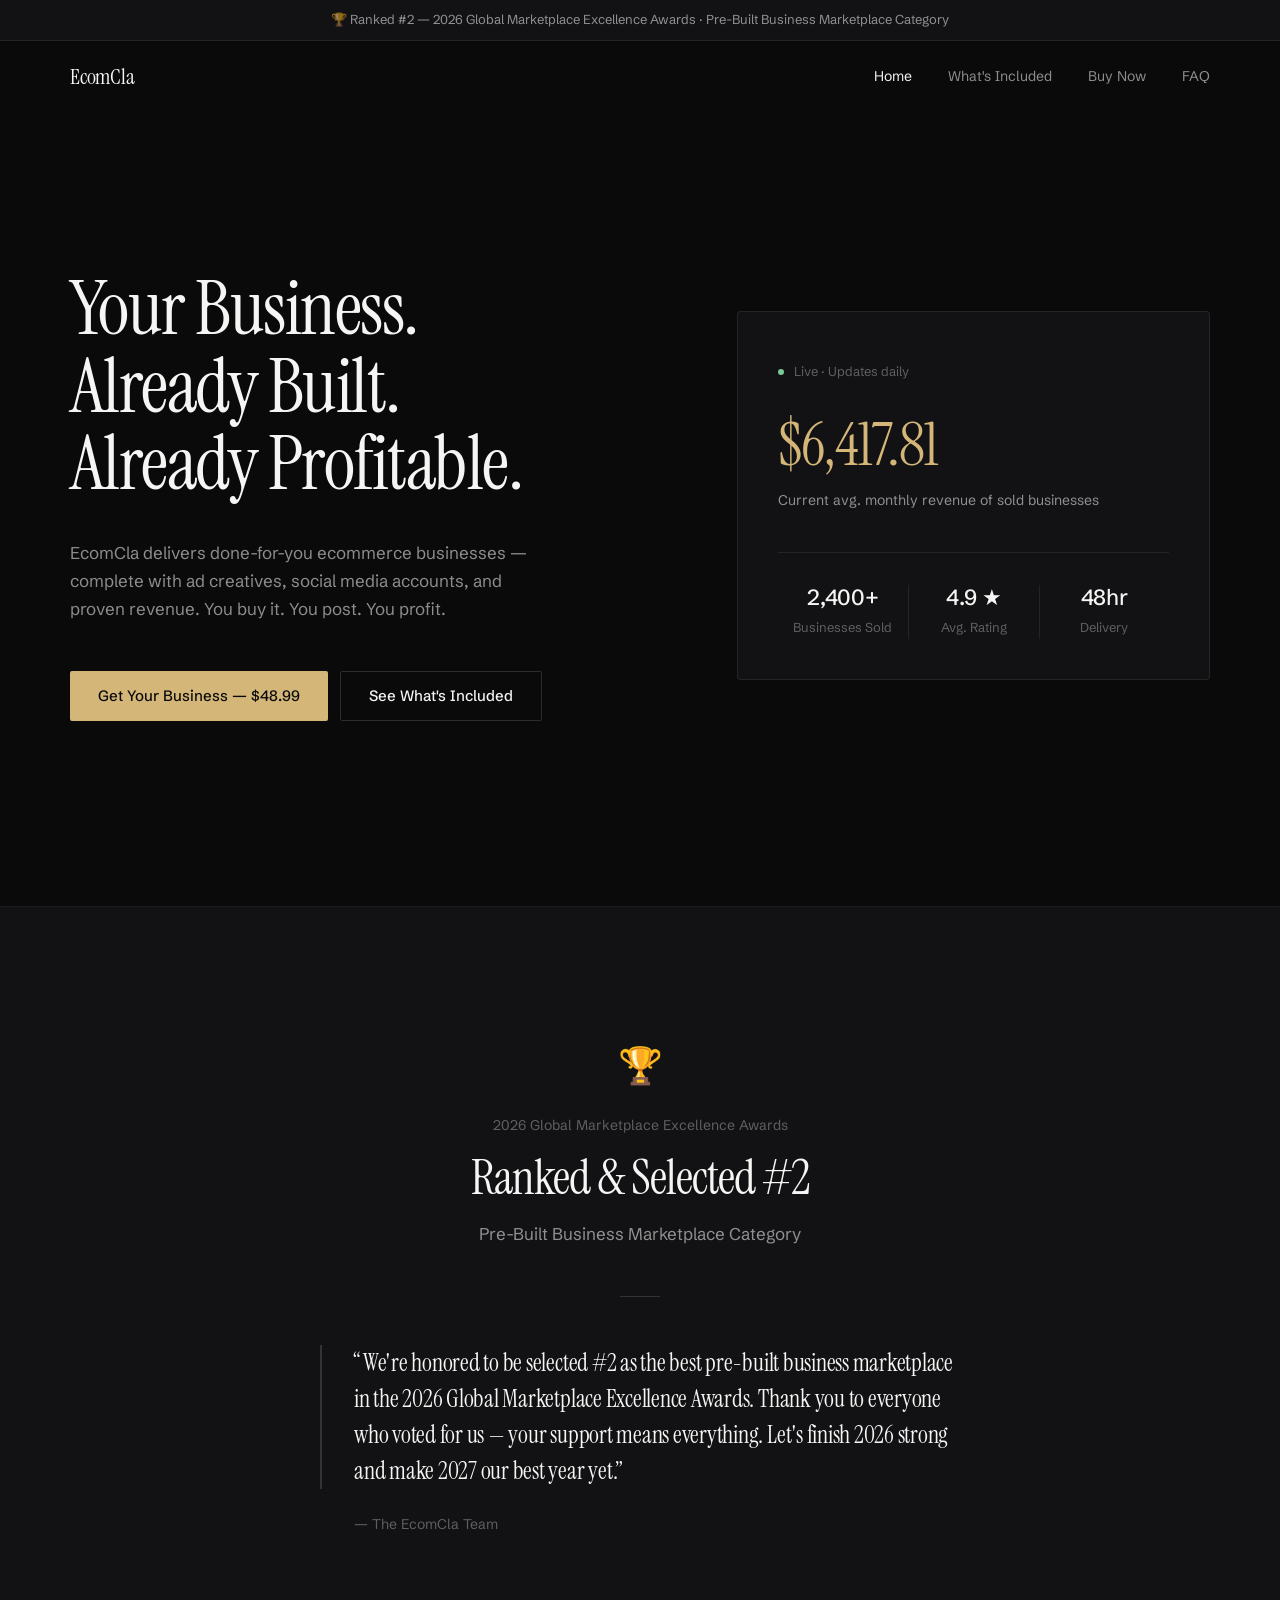
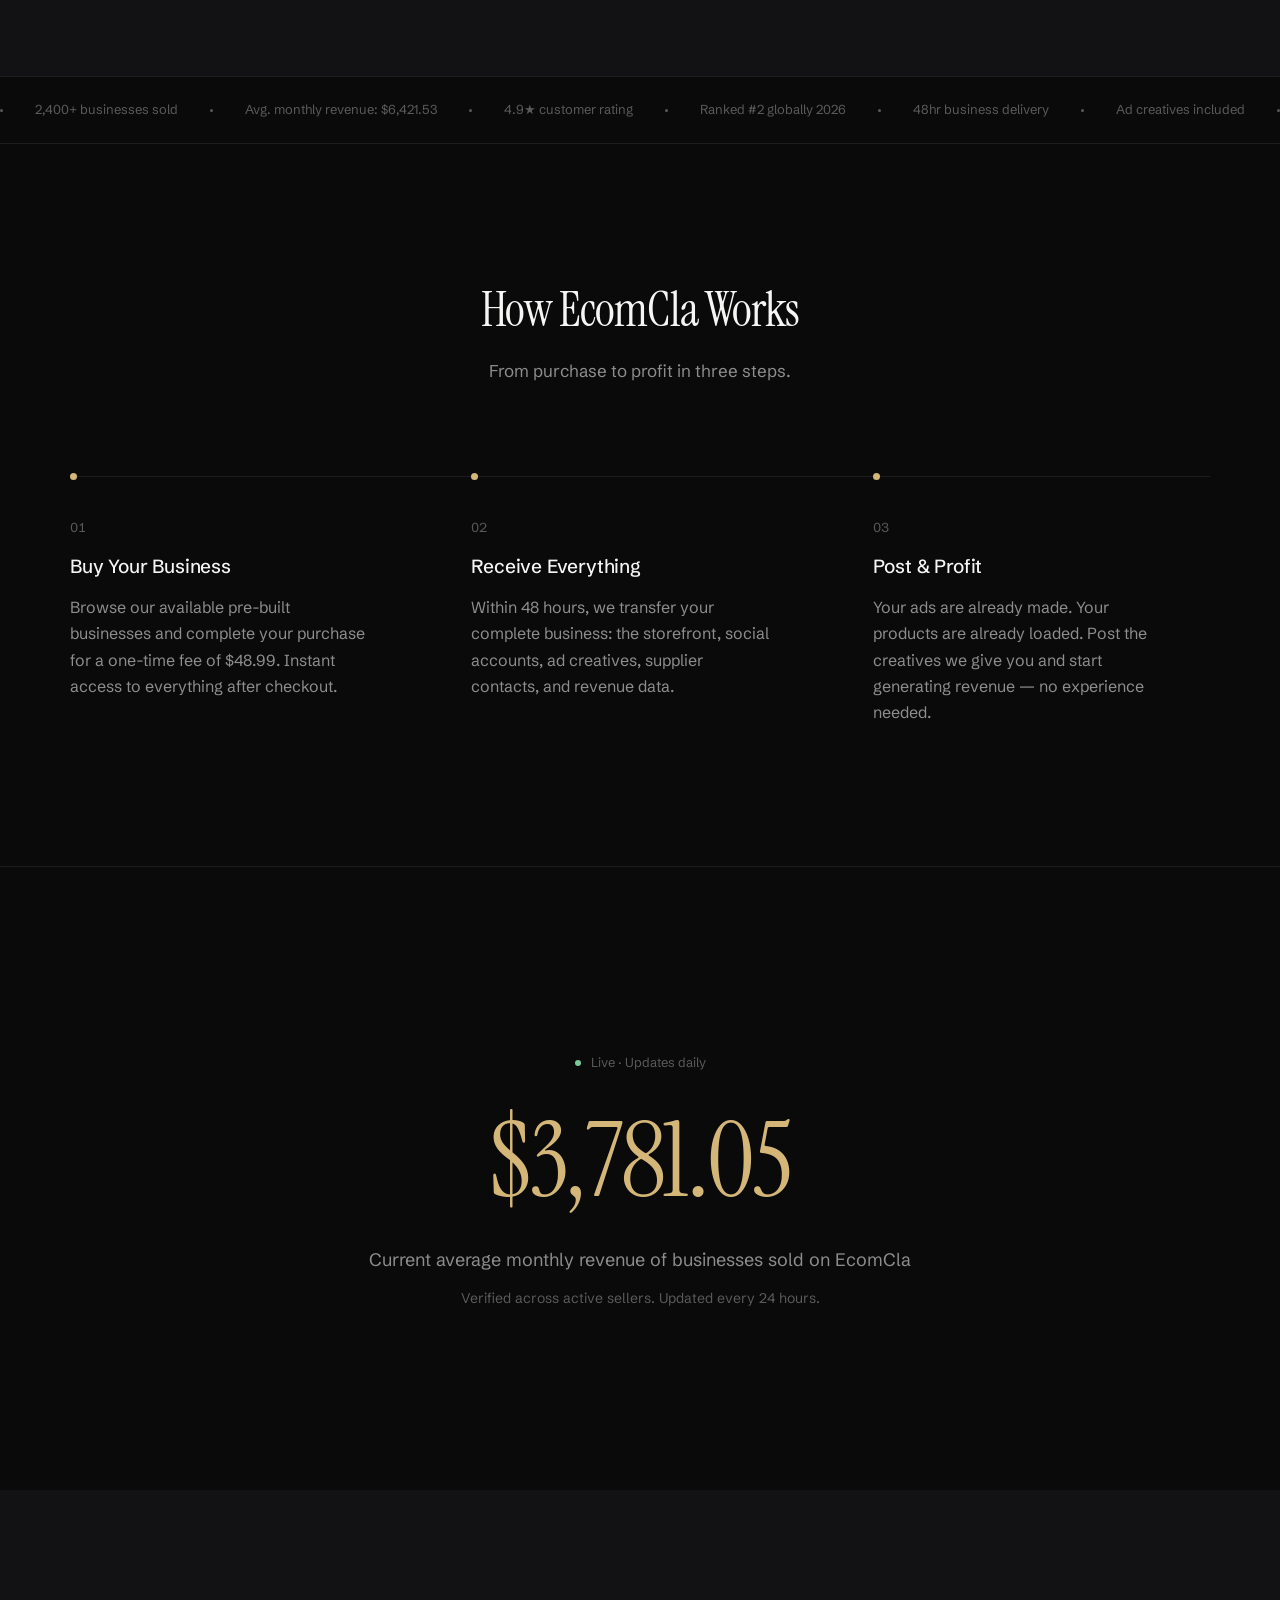
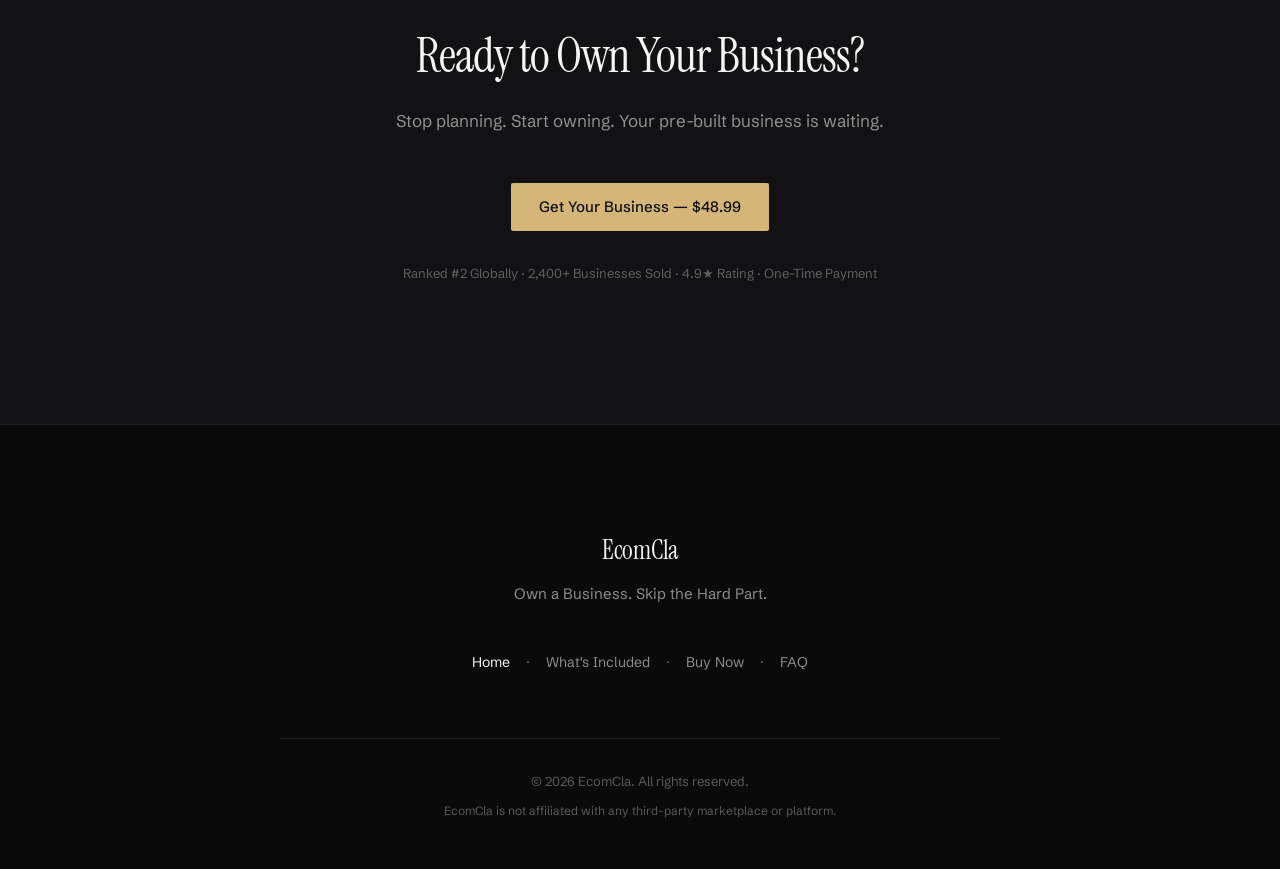
==== commit 57a37dc0: "Redesign visual system: champagne gold, Instrument Serif, near-black layers Replace Playfair/Inter w" ====
--- a/index.html
+++ b/index.html
@@ -5,11 +5,11 @@
   <meta name="viewport" content="width=device-width, initial-scale=1.0">
   <title>EcomCla — Pre-Built Ecommerce Businesses for Sale</title>
   <meta name="description" content="Buy a fully built, revenue-ready ecommerce business for $48.99. Ad creatives, social media accounts, and proven revenue included. Ranked #2 globally 2026.">
-  <meta name="theme-color" content="#000000">
-  <link rel="icon" href="data:image/svg+xml,%3Csvg xmlns='http://www.w3.org/2000/svg' viewBox='0 0 64 64'%3E%3Crect width='64' height='64' fill='%23000'/%3E%3Ctext x='32' y='46' text-anchor='middle' font-family='Georgia,serif' font-size='42' font-weight='700' fill='%23C9A84C'%3EE%3C/text%3E%3C/svg%3E">
+  <meta name="theme-color" content="#0A0A0B">
+  <link rel="icon" href="data:image/svg+xml,%3Csvg xmlns='http://www.w3.org/2000/svg' viewBox='0 0 64 64'%3E%3Crect width='64' height='64' rx='4' fill='%230A0A0B'/%3E%3Ctext x='32' y='46' text-anchor='middle' font-family='Georgia,serif' font-size='40' fill='%23F5F5F4'%3EE%3C/text%3E%3C/svg%3E">
   <link rel="preconnect" href="https://fonts.googleapis.com">
   <link rel="preconnect" href="https://fonts.gstatic.com" crossorigin>
-  <link href="https://fonts.googleapis.com/css2?family=Inter:wght@400;500;600;700&family=Playfair+Display:ital,wght@0,500;0,600;0,700;1,400;1,500&display=swap" rel="stylesheet">
+  <link href="https://fonts.googleapis.com/css2?family=Instrument+Serif&family=Schibsted+Grotesk:wght@400;500;600&display=swap" rel="stylesheet">
   <link rel="stylesheet" href="styles.css">
   <script>document.documentElement.classList.add('js');</script>
   <script src="nav.js" defer></script>
@@ -22,17 +22,16 @@
     <section class="hero">
       <div class="container hero-grid fade-up">
         <div class="hero-copy">
-          <span class="eyebrow stagger-child">The World's Leading Pre-Built Business Platform</span>
           <h1 class="stagger-child">Your Business.<br>Already Built.<br>Already Profitable.</h1>
           <p class="hero-sub stagger-child">EcomCla delivers done-for-you ecommerce businesses — complete with ad creatives, social media accounts, and proven revenue. You buy it. You post. You profit.</p>
           <div class="btn-row stagger-child">
-            <a href="buy.html" class="btn btn-gold">Get Your Business — $48.99</a>
-            <a href="whats-included.html" class="btn btn-outline">See What's Included</a>
+            <a href="buy.html" class="btn btn-primary">Get Your Business — $48.99</a>
+            <a href="whats-included.html" class="btn btn-secondary">See What's Included</a>
           </div>
         </div>
 
         <aside class="stat-card stagger-child" aria-label="Live marketplace stats">
-          <span class="live-tag"><span class="pulse-dot" aria-hidden="true"></span>Live · Updates Daily</span>
+          <span class="live-tag"><span class="pulse-dot" aria-hidden="true"></span>Live · Updates daily</span>
           <span class="counter" data-counter="6421.53" data-duration="2400">$0.00</span>
           <p class="stat-card-label">Current avg. monthly revenue of sold businesses</p>
           <hr class="stat-card-rule">
@@ -60,8 +59,8 @@
     <section class="award">
       <div class="award-inner fade-up">
         <span class="award-trophy stagger-child" aria-hidden="true">🏆</span>
-        <span class="eyebrow stagger-child">2026 Global Marketplace Excellence Awards</span>
-        <h2 class="stagger-child">Ranked &amp; Selected #2</h2>
+        <span class="kicker stagger-child">2026 Global Marketplace Excellence Awards</span>
+        <h2 class="heading stagger-child">Ranked &amp; Selected #2</h2>
         <p class="award-sub stagger-child">Pre-Built Business Marketplace Category</p>
         <hr class="short-rule stagger-child">
         <div class="stagger-child">
@@ -77,26 +76,26 @@
     <div class="marquee" role="region" aria-label="EcomCla highlights">
       <div class="marquee-track">
         <div class="marquee-group">
-          <span class="mq-sep" aria-hidden="true">✦</span><span>2,400+ Businesses Sold</span>
-          <span class="mq-sep" aria-hidden="true">✦</span><span>Avg. Monthly Revenue: $6,421.53</span>
-          <span class="mq-sep" aria-hidden="true">✦</span><span>4.9★ Customer Rating</span>
-          <span class="mq-sep" aria-hidden="true">✦</span><span>Ranked #2 Globally 2026</span>
-          <span class="mq-sep" aria-hidden="true">✦</span><span>48hr Business Delivery</span>
-          <span class="mq-sep" aria-hidden="true">✦</span><span>Ad Creatives Included</span>
-          <span class="mq-sep" aria-hidden="true">✦</span><span>Social Media Accounts Included</span>
-          <span class="mq-sep" aria-hidden="true">✦</span><span>One-Time Payment</span>
-          <span class="mq-sep" aria-hidden="true">✦</span><span>No Experience Needed</span>
+          <span class="mq-sep" aria-hidden="true"></span><span>2,400+ businesses sold</span>
+          <span class="mq-sep" aria-hidden="true"></span><span>Avg. monthly revenue: $6,421.53</span>
+          <span class="mq-sep" aria-hidden="true"></span><span>4.9★ customer rating</span>
+          <span class="mq-sep" aria-hidden="true"></span><span>Ranked #2 globally 2026</span>
+          <span class="mq-sep" aria-hidden="true"></span><span>48hr business delivery</span>
+          <span class="mq-sep" aria-hidden="true"></span><span>Ad creatives included</span>
+          <span class="mq-sep" aria-hidden="true"></span><span>Social media accounts included</span>
+          <span class="mq-sep" aria-hidden="true"></span><span>One-time payment</span>
+          <span class="mq-sep" aria-hidden="true"></span><span>No experience needed</span>
         </div>
         <div class="marquee-group" aria-hidden="true">
-          <span class="mq-sep">✦</span><span>2,400+ Businesses Sold</span>
-          <span class="mq-sep">✦</span><span>Avg. Monthly Revenue: $6,421.53</span>
-          <span class="mq-sep">✦</span><span>4.9★ Customer Rating</span>
-          <span class="mq-sep">✦</span><span>Ranked #2 Globally 2026</span>
-          <span class="mq-sep">✦</span><span>48hr Business Delivery</span>
-          <span class="mq-sep">✦</span><span>Ad Creatives Included</span>
-          <span class="mq-sep">✦</span><span>Social Media Accounts Included</span>
-          <span class="mq-sep">✦</span><span>One-Time Payment</span>
-          <span class="mq-sep">✦</span><span>No Experience Needed</span>
+          <span class="mq-sep"></span><span>2,400+ businesses sold</span>
+          <span class="mq-sep"></span><span>Avg. monthly revenue: $6,421.53</span>
+          <span class="mq-sep"></span><span>4.9★ customer rating</span>
+          <span class="mq-sep"></span><span>Ranked #2 globally 2026</span>
+          <span class="mq-sep"></span><span>48hr business delivery</span>
+          <span class="mq-sep"></span><span>Ad creatives included</span>
+          <span class="mq-sep"></span><span>Social media accounts included</span>
+          <span class="mq-sep"></span><span>One-time payment</span>
+          <span class="mq-sep"></span><span>No experience needed</span>
         </div>
       </div>
     </div>
@@ -105,39 +104,30 @@
     <section class="section how">
       <div class="container fade-up">
         <div class="section-head stagger-child">
-          <h2>How EcomCla Works</h2>
+          <h2 class="heading">How EcomCla Works</h2>
           <p>From purchase to profit in three steps.</p>
         </div>
 
         <div class="steps">
           <article class="step stagger-child">
-            <span class="step-watermark" aria-hidden="true">01</span>
-            <div class="step-content">
-              <span class="step-label">STEP 01</span>
-              <hr class="step-rule">
-              <h3>Buy Your Business</h3>
-              <p>Browse our available pre-built businesses and complete your purchase for a one-time fee of $48.99. Instant access to everything after checkout.</p>
-            </div>
+            <span class="step-dot" aria-hidden="true"></span>
+            <span class="step-label">01</span>
+            <h3>Buy Your Business</h3>
+            <p>Browse our available pre-built businesses and complete your purchase for a one-time fee of $48.99. Instant access to everything after checkout.</p>
           </article>
 
           <article class="step stagger-child">
-            <span class="step-watermark" aria-hidden="true">02</span>
-            <div class="step-content">
-              <span class="step-label">STEP 02</span>
-              <hr class="step-rule">
-              <h3>Receive Everything</h3>
-              <p>Within 48 hours, we transfer your complete business: the storefront, social accounts, ad creatives, supplier contacts, and revenue data.</p>
-            </div>
+            <span class="step-dot" aria-hidden="true"></span>
+            <span class="step-label">02</span>
+            <h3>Receive Everything</h3>
+            <p>Within 48 hours, we transfer your complete business: the storefront, social accounts, ad creatives, supplier contacts, and revenue data.</p>
           </article>
 
           <article class="step stagger-child">
-            <span class="step-watermark" aria-hidden="true">03</span>
-            <div class="step-content">
-              <span class="step-label">STEP 03</span>
-              <hr class="step-rule">
-              <h3>Post &amp; Profit</h3>
-              <p>Your ads are already made. Your products are already loaded. Post the creatives we give you and start generating revenue — no experience needed.</p>
-            </div>
+            <span class="step-dot" aria-hidden="true"></span>
+            <span class="step-label">03</span>
+            <h3>Post &amp; Profit</h3>
+            <p>Your ads are already made. Your products are already loaded. Post the creatives we give you and start generating revenue — no experience needed.</p>
           </article>
         </div>
       </div>
@@ -148,24 +138,22 @@
     <!-- STANDALONE LIVE REVENUE STAT -->
     <section class="revenue">
       <div class="container fade-up">
-        <span class="live-tag stagger-child"><span class="pulse-dot" aria-hidden="true"></span>Live · Updates Daily</span>
+        <span class="live-tag stagger-child"><span class="pulse-dot" aria-hidden="true"></span>Live · Updates daily</span>
         <span class="counter stagger-child" data-counter="6421.53" data-duration="2600">$0.00</span>
         <p class="revenue-label stagger-child">Current average monthly revenue of businesses sold on EcomCla</p>
         <p class="revenue-note stagger-child">Verified across active sellers. Updated every 24 hours.</p>
       </div>
     </section>
 
-    <hr class="section-divider">
-
     <!-- FINAL CTA -->
     <section class="cta">
       <div class="container fade-up">
-        <h2 class="stagger-child">Ready to Own Your Business?</h2>
+        <h2 class="heading stagger-child">Ready to Own Your Business?</h2>
         <p class="cta-sub stagger-child">Stop planning. Start owning. Your pre-built business is waiting.</p>
-        <div class="stagger-child">
-          <a href="buy.html" class="btn btn-gold">Get Your Business — $48.99</a>
+        <div class="btn-solo stagger-child">
+          <a href="buy.html" class="btn btn-primary">Get Your Business — $48.99</a>
         </div>
-        <p class="trust-line stagger-child">🏆 Ranked #2 Globally · 2,400+ Businesses Sold · 4.9★ Rating · One-Time Payment</p>
+        <p class="trust-line stagger-child">Ranked #2 Globally · 2,400+ Businesses Sold · 4.9★ Rating · One-Time Payment</p>
       </div>
     </section>
   </main>
--- a/styles.css
+++ b/styles.css
@@ -1,25 +1,42 @@
 /* ==========================================================================
    EcomCla — Shared Stylesheet
-   Matte black · Gold · White. Sharp edges, deliberate luxury.
+   Layered near-blacks, warm off-white type, champagne gold used sparingly:
+   the primary CTA, the live revenue number, and the guarantee seal.
    ========================================================================== */
 
 :root {
-  --gold: #C9A84C;
-  --gold-light: #F0C040;
-  --black: #000000;
-  --charcoal: #111111;
-  --charcoal-2: #1A1A1A;
-  --white: #FFFFFF;
-  --white-muted: rgba(255, 255, 255, 0.65);
-  --font-serif: 'Playfair Display', serif;
-  --font-sans: 'Inter', sans-serif;
-
-  --gold-line: rgba(201, 168, 76, 0.2);
-  --gold-glow: rgba(201, 168, 76, 0.15);
-  --red: #E5484D;
-  --live-green: #4ADE80;
-  --ease-out: cubic-bezier(0.2, 0.7, 0.2, 1);
-  --header-h: 112px;
+  /* Color */
+  --bg:            #0A0A0B;
+  --surface:       #121214;
+  --surface-2:     #1A1A1D;
+  --surface-sunk:  #0E0E10;
+  --border:        rgba(255, 255, 255, 0.08);
+  --border-strong: rgba(255, 255, 255, 0.14);
+  --border-hover:  rgba(255, 255, 255, 0.3);
+  --text:          #F5F5F4;
+  --text-muted:    rgba(245, 245, 244, 0.56);
+  --text-faint:    rgba(245, 245, 244, 0.34);
+  --gold:          #D4B678;
+  --gold-hover:    #E0C68C;
+  --gold-dim:      rgba(212, 182, 120, 0.14);
+  --live:          #7BC89A;
+
+  /* Type */
+  --font-display: 'Instrument Serif', Georgia, serif;
+  --font-sans: 'Schibsted Grotesk', -apple-system, sans-serif;
+
+  /* Space */
+  --space-section: 140px;
+  --space-section-mobile: 80px;
+  --content-max: 1140px;
+  --gutter: 32px;
+
+  /* Radius */
+  --radius-btn: 2px;
+  --radius-card: 4px;
+
+  --ease: cubic-bezier(0.22, 0.61, 0.36, 1);
+  --header-h: 108px;
 }
 
 /* --------------------------------------------------------------------------
@@ -37,15 +54,16 @@
 html {
   scroll-behavior: smooth;
   -webkit-text-size-adjust: 100%;
-  background: var(--black);
+  background: var(--bg);
 }
 
 body {
-  background: var(--black);
-  color: var(--white);
+  background: var(--bg);
+  color: var(--text);
   font-family: var(--font-sans);
   font-size: 16px;
-  line-height: 1.6;
+  font-weight: 400;
+  line-height: 1.65;
   -webkit-font-smoothing: antialiased;
   -moz-osx-font-smoothing: grayscale;
   overflow-x: hidden;
@@ -69,51 +87,21 @@
 }
 
 h1, h2, h3 {
-  font-family: var(--font-serif);
-  font-weight: 600;
-  line-height: 1.15;
-  letter-spacing: -0.005em;
+  font-weight: 400;
+}
+
+p {
+  max-width: 62ch;
 }
 
 ::selection {
   background: var(--gold);
-  color: var(--black);
+  color: var(--bg);
 }
 
 :focus-visible {
-  outline: 2px solid var(--gold-light);
-  outline-offset: 3px;
-}
-
-/* --------------------------------------------------------------------------
-   Layout helpers
-   -------------------------------------------------------------------------- */
-
-.container {
-  width: 100%;
-  max-width: 1200px;
-  margin: 0 auto;
-  padding: 0 24px;
-}
-
-.section {
-  padding: 120px 0;
-}
-
-.section-head {
-  text-align: center;
-  max-width: 680px;
-  margin: 0 auto 72px;
-}
-
-.section-head h2 {
-  font-size: clamp(34px, 5vw, 48px);
-  margin-bottom: 16px;
-}
-
-.section-head p {
-  font-size: 18px;
-  color: var(--white-muted);
+  outline: 2px solid var(--gold);
+  outline-offset: 2px;
 }
 
 .visually-hidden {
@@ -128,30 +116,85 @@
   border: 0;
 }
 
-.eyebrow {
+/* Thin-stroke line icons */
+.icon {
   display: block;
-  font-size: 13px;
-  font-weight: 500;
-  letter-spacing: 0.15em;
-  text-transform: uppercase;
-  color: var(--gold);
-}
-
-/* Thin gold divider between major sections */
+  flex-shrink: 0;
+  width: 20px;
+  height: 20px;
+  fill: none;
+  stroke: currentColor;
+  stroke-width: 1.5;
+  stroke-linecap: round;
+  stroke-linejoin: round;
+  color: var(--text-muted);
+}
+
+.icon--sm {
+  width: 16px;
+  height: 16px;
+}
+
+/* --------------------------------------------------------------------------
+   Layout & type helpers
+   -------------------------------------------------------------------------- */
+
+.container {
+  width: 100%;
+  max-width: calc(var(--content-max) + var(--gutter) * 2);
+  margin: 0 auto;
+  padding: 0 var(--gutter);
+}
+
+.section {
+  padding: var(--space-section) 0;
+}
+
+.section--surface {
+  background: var(--surface);
+}
+
+.section-head {
+  max-width: 640px;
+  margin: 0 auto 88px;
+  text-align: center;
+}
+
+.section-head p {
+  margin: 20px auto 0;
+  font-size: 17px;
+  color: var(--text-muted);
+}
+
+.heading {
+  font-family: var(--font-display);
+  font-size: clamp(32px, 4vw, 48px);
+  font-weight: 400;
+  line-height: 1.1;
+  letter-spacing: -0.02em;
+  color: var(--text);
+}
+
+.kicker {
+  display: block;
+  font-size: 14px;
+  line-height: 1.5;
+  color: var(--text-faint);
+}
+
 .section-divider {
   border: 0;
   height: 1px;
   margin: 0;
-  background: linear-gradient(90deg, transparent 0%, var(--gold) 20%, var(--gold) 80%, transparent 100%);
-  opacity: 0.55;
+  background: var(--border);
 }
 
 .short-rule {
   border: 0;
-  width: 60px;
+  width: 40px;
   height: 1px;
-  background: var(--gold);
-  margin: 36px auto;
+  margin: 48px auto;
+  background: var(--border-strong);
 }
 
 /* --------------------------------------------------------------------------
@@ -162,45 +205,44 @@
   display: inline-flex;
   align-items: center;
   justify-content: center;
-  gap: 10px;
-  padding: 16px 32px;
+  gap: 8px;
+  padding: 14px 28px;
   font-family: var(--font-sans);
   font-size: 15px;
-  font-weight: 600;
-  letter-spacing: 0.02em;
-  border: 1px solid var(--gold);
-  border-radius: 0;
+  font-weight: 500;
+  line-height: 1.3;
+  border-radius: var(--radius-btn);
   cursor: pointer;
-  transition: background-color 0.25s ease, color 0.25s ease, border-color 0.25s ease, box-shadow 0.25s ease;
   white-space: nowrap;
 }
 
-.btn-gold {
+.btn-primary {
   background: var(--gold);
-  color: var(--black);
-}
-
-.btn-gold:hover {
-  background: var(--gold-light);
-  border-color: var(--gold-light);
-  box-shadow: 0 0 32px rgba(240, 192, 64, 0.25);
-}
-
-.btn-outline {
+  color: #0A0A0B;
+  border: none;
+  transition: background 160ms ease;
+}
+
+.btn-primary:hover {
+  background: var(--gold-hover);
+}
+
+.btn-secondary {
   background: transparent;
-  color: var(--gold);
-}
-
-.btn-outline:hover {
-  background: rgba(201, 168, 76, 0.08);
-  color: var(--gold-light);
-  border-color: var(--gold-light);
+  color: var(--text);
+  border: 1px solid var(--border-strong);
+  transition: border-color 160ms ease, background 160ms ease;
+}
+
+.btn-secondary:hover {
+  border-color: var(--border-hover);
+  background: rgba(255, 255, 255, 0.03);
 }
 
 .btn-row {
   display: flex;
   flex-wrap: wrap;
-  gap: 16px;
+  gap: 12px;
 }
 
 .btn-row.center {
@@ -218,100 +260,75 @@
 }
 
 .announce-bar {
-  background: var(--gold);
-  color: var(--black);
-  font-family: var(--font-sans);
+  background: var(--surface);
+  border-bottom: 1px solid var(--border);
+  color: var(--text-muted);
   font-size: 13px;
-  font-weight: 500;
-  line-height: 1.4;
+  line-height: 1.5;
   text-align: center;
-  padding: 9px 16px;
+  padding: 10px 20px;
 }
 
 .navbar {
   position: relative;
   background: transparent;
   border-bottom: 1px solid transparent;
-  transition: background-color 0.35s ease, border-color 0.35s ease;
+  transition: background-color 0.3s ease, border-color 0.3s ease;
 }
 
 .navbar.scrolled,
 .navbar.menu-open {
-  background: var(--black);
-  border-bottom-color: var(--gold);
+  background: rgba(10, 10, 11, 0.85);
+  -webkit-backdrop-filter: blur(12px);
+  backdrop-filter: blur(12px);
+  border-bottom-color: var(--border);
 }
 
 .navbar-inner {
   display: flex;
   align-items: center;
   justify-content: space-between;
-  height: 76px;
+  height: 72px;
 }
 
 .wordmark {
-  font-family: var(--font-serif);
-  font-size: 28px;
-  font-weight: 600;
-  color: var(--gold);
-  letter-spacing: 0.01em;
+  font-family: var(--font-display);
+  font-size: 22px;
+  font-weight: 400;
   line-height: 1;
+  letter-spacing: -0.01em;
+  color: var(--text);
 }
 
 .nav-links {
   display: flex;
   align-items: center;
-  gap: 40px;
+  gap: 36px;
 }
 
 .nav-links a {
-  position: relative;
   display: inline-block;
   padding: 6px 0;
   font-size: 14px;
-  font-weight: 500;
-  letter-spacing: 0.06em;
-  color: var(--white-muted);
-  transition: color 0.25s ease;
-}
-
-.nav-links a::after {
-  content: '';
-  position: absolute;
-  left: 0;
-  right: 0;
-  bottom: 0;
-  height: 1px;
-  background: var(--gold);
-  transform: scaleX(0);
-  transform-origin: left;
-  transition: transform 0.3s var(--ease-out);
-}
-
-.nav-links a:hover {
-  color: var(--white);
-}
-
-.nav-links a:hover::after {
-  transform: scaleX(1);
-}
-
+  color: var(--text-muted);
+  transition: color 160ms ease;
+}
+
+.nav-links a:hover,
 .nav-links a.active {
-  color: var(--gold);
-}
-
-.nav-links a.active::after {
-  transform: scaleX(1);
+  color: var(--text);
 }
 
 .nav-toggle {
   display: none;
-  color: var(--gold);
-  font-size: 26px;
-  line-height: 1;
+  align-items: center;
+  justify-content: center;
   width: 44px;
   height: 44px;
-  align-items: center;
-  justify-content: center;
+  margin-right: -10px;
+  font-size: 22px;
+  line-height: 1;
+  color: var(--text);
 }
 
 /* --------------------------------------------------------------------------
@@ -319,22 +336,20 @@
    -------------------------------------------------------------------------- */
 
 .site-footer {
-  background: var(--black);
-  border-top: 1px solid var(--gold-line);
-  padding: 80px 0 40px;
+  background: var(--bg);
+  border-top: 1px solid var(--border);
+  padding: 112px 0 48px;
   text-align: center;
 }
 
 .site-footer .wordmark {
-  font-size: 34px;
+  font-size: 26px;
 }
 
 .footer-tagline {
-  margin-top: 14px;
-  font-family: var(--font-serif);
-  font-style: italic;
-  font-size: 17px;
-  color: var(--white-muted);
+  margin: 16px auto 0;
+  font-size: 15px;
+  color: var(--text-muted);
 }
 
 .footer-links {
@@ -342,83 +357,78 @@
   flex-wrap: wrap;
   justify-content: center;
   align-items: center;
-  gap: 8px 14px;
-  margin-top: 36px;
+  gap: 8px 16px;
+  margin-top: 44px;
   font-size: 14px;
-  letter-spacing: 0.04em;
 }
 
 .footer-links a {
-  color: var(--white-muted);
-  transition: color 0.25s ease;
+  color: var(--text-muted);
+  transition: color 160ms ease;
 }
 
 .footer-links a:hover,
 .footer-links a.active {
-  color: var(--gold);
+  color: var(--text);
 }
 
 .footer-links .sep {
-  color: var(--gold);
-  opacity: 0.6;
+  color: var(--text-faint);
 }
 
 .footer-rule {
   border: 0;
   height: 1px;
   max-width: 720px;
-  margin: 48px auto 28px;
-  background: linear-gradient(90deg, transparent, var(--gold), transparent);
+  margin: 64px auto 32px;
+  background: var(--border);
 }
 
 .footer-copy {
+  margin: 0 auto;
   font-size: 13px;
-  color: var(--white-muted);
+  color: var(--text-faint);
 }
 
 .footer-disclaimer {
-  margin-top: 8px;
+  margin: 8px auto 0;
   font-size: 12px;
-  color: rgba(255, 255, 255, 0.4);
-}
-
-/* --------------------------------------------------------------------------
-   Shared: live tag + pulsing dot + counters
+  color: var(--text-faint);
+}
+
+/* --------------------------------------------------------------------------
+   Shared: live tag + counter
    -------------------------------------------------------------------------- */
 
 .live-tag {
   display: inline-flex;
   align-items: center;
   gap: 10px;
-  font-size: 12px;
-  font-weight: 600;
-  letter-spacing: 0.15em;
-  text-transform: uppercase;
-  color: var(--gold);
+  font-size: 13px;
+  color: var(--text-faint);
 }
 
 .pulse-dot {
-  position: relative;
   flex-shrink: 0;
-  width: 8px;
-  height: 8px;
+  width: 6px;
+  height: 6px;
   border-radius: 50%;
-  background: var(--live-green);
-  animation: dot-pulse 2s ease-out infinite;
+  background: var(--live);
+  animation: dot-pulse 2.4s ease-in-out infinite;
 }
 
 @keyframes dot-pulse {
-  0%   { box-shadow: 0 0 0 0 rgba(74, 222, 128, 0.6); }
-  70%  { box-shadow: 0 0 0 10px rgba(74, 222, 128, 0); }
-  100% { box-shadow: 0 0 0 0 rgba(74, 222, 128, 0); }
+  0%, 100% { opacity: 1; }
+  50%      { opacity: 0.35; }
 }
 
 .counter {
-  font-family: var(--font-serif);
-  font-weight: 600;
+  font-family: var(--font-display);
+  font-weight: 400;
+  letter-spacing: -0.02em;
   color: var(--gold);
   font-variant-numeric: lining-nums tabular-nums;
-  line-height: 1.05;
+  line-height: 1;
 }
 
 /* --------------------------------------------------------------------------
@@ -426,87 +436,62 @@
    -------------------------------------------------------------------------- */
 
 .hero {
-  position: relative;
   display: flex;
   align-items: center;
   min-height: calc(100vh - var(--header-h));
   min-height: calc(100svh - var(--header-h));
-  padding: 80px 0 100px;
-  background-color: var(--black);
-  background-image: radial-gradient(rgba(255, 255, 255, 0.07) 1px, transparent 1.2px);
-  background-size: 26px 26px;
-  overflow: hidden;
-}
-
-.hero::before {
-  content: '';
-  position: absolute;
-  top: 50%;
-  left: 28%;
-  width: 1000px;
-  height: 1000px;
-  transform: translate(-50%, -50%);
-  background: radial-gradient(circle, rgba(201, 168, 76, 0.13) 0%, rgba(201, 168, 76, 0.04) 35%, transparent 62%);
-  pointer-events: none;
-}
-
-.hero::after {
-  content: '';
-  position: absolute;
-  inset: auto 0 0 0;
-  height: 160px;
-  background: linear-gradient(to bottom, transparent, var(--black));
-  pointer-events: none;
+  padding: 112px 0 140px;
+  background: var(--bg);
 }
 
 .hero-grid {
-  position: relative;
-  z-index: 1;
   display: grid;
   grid-template-columns: 55fr 45fr;
-  gap: 64px;
+  gap: 88px;
   align-items: center;
+  width: 100%;
 }
 
 .hero h1 {
-  font-size: clamp(40px, 6vw, 68px);
-  line-height: 1.08;
-  margin: 24px 0 28px;
+  font-family: var(--font-display);
+  font-size: clamp(44px, 6vw, 76px);
+  font-weight: 400;
+  line-height: 1.02;
+  letter-spacing: -0.02em;
+  color: var(--text);
 }
 
 .hero-sub {
   max-width: 480px;
-  margin-bottom: 40px;
+  margin: 36px 0 48px;
   font-size: 17px;
-  line-height: 1.7;
-  color: var(--white-muted);
+  color: var(--text-muted);
 }
 
 /* Hero stat card */
 .stat-card {
-  background: var(--charcoal-2);
-  border: 1px solid var(--gold);
-  box-shadow: 0 0 40px var(--gold-glow);
-  padding: 40px;
+  background: var(--surface);
+  border: 1px solid var(--border);
+  border-radius: var(--radius-card);
+  padding: 44px 40px 40px;
 }
 
 .stat-card .counter {
   display: block;
-  margin: 28px 0 10px;
-  font-size: 52px;
+  margin: 32px 0 14px;
+  font-size: 60px;
 }
 
 .stat-card-label {
-  font-size: 15px;
-  color: var(--white-muted);
+  font-size: 14px;
+  color: var(--text-muted);
 }
 
 .stat-card-rule {
   border: 0;
   height: 1px;
-  background: var(--gold);
-  opacity: 0.5;
-  margin: 32px 0;
+  margin: 40px 0 32px;
+  background: var(--border);
 }
 
 .mini-stats {
@@ -520,24 +505,23 @@
 }
 
 .mini-stat + .mini-stat {
-  border-left: 1px solid var(--gold-line);
+  border-left: 1px solid var(--border);
 }
 
 .mini-stat-num {
   display: block;
-  font-family: var(--font-serif);
-  font-size: 28px;
-  font-weight: 600;
+  font-size: 22px;
+  font-weight: 500;
   line-height: 1.2;
-  color: var(--gold);
+  letter-spacing: -0.01em;
+  color: var(--text);
 }
 
 .mini-stat-label {
   display: block;
   margin-top: 6px;
-  font-size: 12px;
-  letter-spacing: 0.04em;
-  color: var(--white-muted);
+  font-size: 13px;
+  color: var(--text-faint);
 }
 
 /* --------------------------------------------------------------------------
@@ -545,54 +529,55 @@
    -------------------------------------------------------------------------- */
 
 .award {
-  background: var(--charcoal);
-  padding: 100px 0;
+  background: var(--surface);
+  padding: var(--space-section) 0;
   text-align: center;
 }
 
 .award-inner {
   max-width: 760px;
   margin: 0 auto;
-  padding: 0 24px;
+  padding: 0 var(--gutter);
 }
 
 .award-trophy {
   display: block;
-  font-size: 48px;
+  font-size: 36px;
   line-height: 1;
-  margin-bottom: 28px;
-}
-
-.award h2 {
-  font-size: clamp(34px, 5vw, 48px);
-  margin: 18px 0 14px;
+  margin-bottom: 32px;
+}
+
+.award .heading {
+  margin: 16px 0 16px;
 }
 
 .award-sub {
-  font-size: 18px;
-  color: var(--white-muted);
+  margin: 0 auto;
+  font-size: 17px;
+  color: var(--text-muted);
 }
 
 .award blockquote {
   max-width: 640px;
   margin: 0 auto;
-  padding-left: 28px;
-  border-left: 4px solid var(--gold);
+  padding-left: 32px;
+  border-left: 2px solid var(--border-strong);
   text-align: left;
-  font-family: var(--font-serif);
-  font-style: italic;
-  font-size: 22px;
-  line-height: 1.6;
-  color: var(--white);
+  font-family: var(--font-display);
+  font-size: 24px;
+  font-style: normal;
+  line-height: 1.5;
+  letter-spacing: -0.01em;
+  color: var(--text);
 }
 
 .award-attribution {
   max-width: 640px;
-  margin: 20px auto 0;
-  padding-left: 32px;
+  margin: 24px auto 0;
+  padding-left: 34px;
   text-align: left;
   font-size: 14px;
-  color: var(--white-muted);
+  color: var(--text-faint);
 }
 
 /* --------------------------------------------------------------------------
@@ -600,17 +585,17 @@
    -------------------------------------------------------------------------- */
 
 .marquee {
-  background: var(--black);
-  border-top: 1px solid var(--gold);
-  border-bottom: 1px solid var(--gold);
+  background: var(--bg);
+  border-top: 1px solid var(--border);
+  border-bottom: 1px solid var(--border);
   overflow: hidden;
-  padding: 18px 0;
+  padding: 22px 0;
 }
 
 .marquee-track {
   display: flex;
   width: max-content;
-  animation: marquee 30s linear infinite;
+  animation: marquee 50s linear infinite;
 }
 
 .marquee:hover .marquee-track {
@@ -621,17 +606,18 @@
   display: flex;
   align-items: center;
   flex-shrink: 0;
-  gap: 28px;
-  padding-right: 28px;
+  gap: 32px;
+  padding-right: 32px;
   font-size: 13px;
-  font-weight: 500;
-  letter-spacing: 0.1em;
-  color: var(--gold);
+  color: var(--text-faint);
   white-space: nowrap;
 }
 
-.marquee-group .mq-sep {
-  opacity: 0.8;
+.mq-sep {
+  width: 3px;
+  height: 3px;
+  border-radius: 50%;
+  background: var(--text-faint);
 }
 
 @keyframes marquee {
@@ -644,60 +630,59 @@
    -------------------------------------------------------------------------- */
 
 .steps {
+  position: relative;
   display: grid;
   grid-template-columns: repeat(3, 1fr);
-  gap: 56px;
+  gap: 64px;
+}
+
+/* The connecting line runs through every step dot */
+.steps::before {
+  content: '';
+  position: absolute;
+  top: 3px;
+  left: 0;
+  right: 0;
+  height: 1px;
+  background: var(--border);
 }
 
 .step {
   position: relative;
-  padding-top: 84px;
-}
-
-.step-watermark {
+  padding-top: 44px;
+}
+
+.step-dot {
   position: absolute;
-  top: -24px;
-  left: -10px;
-  font-family: var(--font-serif);
-  font-size: 160px;
-  font-weight: 700;
-  line-height: 1;
-  color: var(--gold);
-  opacity: 0.06;
-  pointer-events: none;
-  user-select: none;
-}
-
-.step-content {
-  position: relative;
+  top: 0;
+  left: 0;
+  width: 7px;
+  height: 7px;
+  border-radius: 50%;
+  background: var(--gold);
 }
 
 .step-label {
   display: block;
   font-size: 13px;
-  font-weight: 600;
-  letter-spacing: 0.15em;
-  color: var(--gold);
-}
-
-.step-rule {
-  border: 0;
-  width: 40px;
-  height: 1px;
-  background: var(--gold);
-  margin: 16px 0 24px;
+  color: var(--text-faint);
+  font-variant-numeric: tabular-nums;
 }
 
 .step h3 {
-  font-size: 28px;
-  margin-bottom: 14px;
+  margin: 16px 0 14px;
+  font-family: var(--font-sans);
+  font-size: 19px;
+  font-weight: 500;
+  line-height: 1.35;
+  letter-spacing: -0.01em;
+  color: var(--text);
 }
 
 .step p {
-  max-width: 280px;
+  max-width: 300px;
   font-size: 16px;
-  line-height: 1.7;
-  color: var(--white-muted);
+  color: var(--text-muted);
 }
 
 /* --------------------------------------------------------------------------
@@ -705,391 +690,291 @@
    -------------------------------------------------------------------------- */
 
 .revenue {
-  position: relative;
-  padding: 170px 0;
+  padding: 180px 0;
   text-align: center;
-  background: var(--black);
-  overflow: hidden;
-}
-
-.revenue::before {
-  content: '';
-  position: absolute;
-  top: 50%;
-  left: 50%;
-  width: 1100px;
-  height: 640px;
-  transform: translate(-50%, -50%);
-  background: radial-gradient(ellipse at center, rgba(201, 168, 76, 0.16) 0%, rgba(201, 168, 76, 0.05) 38%, transparent 66%);
-  pointer-events: none;
-}
-
-.revenue .container {
-  position: relative;
+  background: var(--bg);
 }
 
 .revenue .counter {
   display: block;
-  margin: 28px 0 24px;
-  font-size: clamp(56px, 10vw, 96px);
+  margin: 36px 0 32px;
+  font-size: clamp(56px, 9vw, 104px);
 }
 
 .revenue-label {
-  font-size: 20px;
-  color: var(--white);
-}
-
-.revenue-note {
-  margin-top: 12px;
-  font-size: 14px;
-  color: var(--white-muted);
-}
-
-/* --------------------------------------------------------------------------
-   Shared — CTA block
-   -------------------------------------------------------------------------- */
-
-.cta {
-  background: var(--charcoal);
-  padding: 130px 0;
-  text-align: center;
-}
-
-.cta h2 {
-  font-size: clamp(36px, 6vw, 56px);
-  margin-bottom: 18px;
-}
-
-.cta-sub {
-  max-width: 560px;
-  margin: 0 auto 44px;
-  font-size: 18px;
-  color: var(--white-muted);
-}
-
-.trust-line {
-  margin-top: 28px;
-  font-size: 13px;
-  color: var(--white-muted);
-}
-
-/* --------------------------------------------------------------------------
-   Inner pages — hero
-   -------------------------------------------------------------------------- */
-
-.page-hero {
-  position: relative;
-  padding: 120px 0 100px;
-  text-align: center;
-  background-color: var(--black);
-  background-image: radial-gradient(rgba(255, 255, 255, 0.06) 1px, transparent 1.2px);
-  background-size: 26px 26px;
-  overflow: hidden;
-}
-
-.page-hero::before {
-  content: '';
-  position: absolute;
-  top: 55%;
-  left: 50%;
-  width: 900px;
-  height: 600px;
-  transform: translate(-50%, -50%);
-  background: radial-gradient(ellipse at center, rgba(201, 168, 76, 0.12), transparent 62%);
-  pointer-events: none;
-}
-
-.page-hero::after {
-  content: '';
-  position: absolute;
-  inset: auto 0 0 0;
-  height: 120px;
-  background: linear-gradient(to bottom, transparent, var(--black));
-  pointer-events: none;
-}
-
-.page-hero .container {
-  position: relative;
-  z-index: 1;
-}
-
-.page-hero h1 {
-  font-size: clamp(40px, 6.5vw, 64px);
-  margin: 22px auto 22px;
-  max-width: 900px;
-}
-
-.page-hero-sub {
-  max-width: 560px;
   margin: 0 auto;
   font-size: 18px;
-  line-height: 1.7;
-  color: var(--white-muted);
+  color: var(--text-muted);
+}
+
+.revenue-note {
+  margin: 12px auto 0;
+  font-size: 14px;
+  color: var(--text-faint);
+}
+
+/* --------------------------------------------------------------------------
+   Shared — CTA block
+   -------------------------------------------------------------------------- */
+
+.cta {
+  background: var(--surface);
+  padding: var(--space-section) 0;
+  text-align: center;
+}
+
+.cta-sub {
+  margin: 24px auto 48px;
+  font-size: 17px;
+  color: var(--text-muted);
+}
+
+.trust-line {
+  margin: 32px auto 0;
+  font-size: 13px;
+  color: var(--text-faint);
+}
+
+/* --------------------------------------------------------------------------
+   Inner pages — hero
+   -------------------------------------------------------------------------- */
+
+.page-hero {
+  padding: 160px 0 112px;
+  text-align: center;
+  background: var(--bg);
+}
+
+.page-hero h1 {
+  max-width: 900px;
+  margin: 20px auto 28px;
+  font-family: var(--font-display);
+  font-size: clamp(42px, 5.4vw, 68px);
+  font-weight: 400;
+  line-height: 1.04;
+  letter-spacing: -0.02em;
+}
+
+.page-hero-sub {
+  margin: 0 auto;
+  max-width: 560px;
+  font-size: 17px;
+  color: var(--text-muted);
 }
 
 .page-hero--buy {
-  padding: 80px 0 72px;
-}
-
-.page-hero--buy h1 {
-  font-size: clamp(38px, 6vw, 56px);
-}
-
-.page-hero--buy .page-hero-sub,
-.page-hero--faq .page-hero-sub {
-  font-size: 17px;
+  padding: 120px 0 88px;
 }
 
 .page-hero--faq {
-  padding: 100px 0 80px;
+  padding: 140px 0 96px;
 }
 
 /* --------------------------------------------------------------------------
    What's Included — features grid
    -------------------------------------------------------------------------- */
+
+.features-section {
+  padding-top: 0;
+}
 
 .features {
   display: grid;
   grid-template-columns: repeat(3, 1fr);
-  gap: 24px;
+  gap: 20px;
 }
 
 .feature {
-  background: var(--charcoal-2);
-  border: 1px solid var(--gold);
-  padding: 36px;
-}
-
-.feature:hover {
-  border-color: var(--gold-light);
-  box-shadow: 0 0 40px rgba(201, 168, 76, 0.12);
-}
-
-.feature-icon {
-  display: block;
-  font-size: 32px;
-  line-height: 1;
-  margin-bottom: 24px;
-}
-
-.feature-num {
-  display: block;
-  font-size: 12px;
-  font-weight: 600;
-  letter-spacing: 0.15em;
-  color: var(--gold);
-  margin-bottom: 10px;
+  background: var(--surface);
+  border: 1px solid var(--border);
+  border-radius: var(--radius-card);
+  padding: 32px;
+}
+
+.feature .icon {
+  margin-bottom: 40px;
 }
 
 .feature h3 {
-  font-size: 23px;
-  margin-bottom: 14px;
+  margin-bottom: 12px;
+  font-family: var(--font-sans);
+  font-size: 19px;
+  font-weight: 500;
+  line-height: 1.35;
+  letter-spacing: -0.01em;
+  color: var(--text);
 }
 
 .feature p {
   font-size: 15px;
-  line-height: 1.7;
-  color: var(--white-muted);
+  color: var(--text-muted);
 }
 
 .feature--cta {
   display: flex;
   flex-direction: column;
   justify-content: space-between;
-  background: var(--gold);
-  color: var(--black);
+  background: var(--surface-2);
+  border-color: var(--border-strong);
+  transition: border-color 160ms ease;
 }
 
 .feature--cta:hover {
-  background: var(--gold-light);
-  border-color: var(--gold-light);
-}
-
-.feature--cta .feature-num {
-  color: var(--black);
-  opacity: 0.7;
-}
-
-.feature--cta h3 {
-  font-size: 30px;
-}
-
-.feature--cta p {
-  color: rgba(0, 0, 0, 0.72);
+  border-color: var(--border-hover);
 }
 
 .feature-cta-link {
   display: inline-flex;
   align-items: center;
-  gap: 10px;
-  margin-top: 28px;
+  gap: 8px;
+  margin-top: 40px;
   font-size: 15px;
-  font-weight: 700;
-  letter-spacing: 0.02em;
+  font-weight: 500;
+  color: var(--text);
 }
 
 .feature-cta-link span {
-  transition: transform 0.25s ease;
+  transition: transform 160ms ease;
 }
 
 .feature--cta:hover .feature-cta-link span {
-  transform: translateX(4px);
+  transform: translateX(3px);
 }
 
 /* --------------------------------------------------------------------------
    What's Included — comparison table
    -------------------------------------------------------------------------- */
-
-.features-section {
-  padding-top: 40px;
-}
-
-.compare-section {
-  background: var(--black);
-}
-
-.section-head--compare h2 {
-  font-size: clamp(32px, 4.6vw, 44px);
-}
-
-.section-head--compare p {
-  font-size: 17px;
-}
 
 .compare-wrap {
   max-width: 980px;
   margin: 0 auto;
-  border: 1px solid var(--gold);
-  box-shadow: 0 0 60px rgba(201, 168, 76, 0.08);
+  border: 1px solid var(--border);
+  border-radius: var(--radius-card);
+  overflow: hidden;
 }
 
 .compare-table {
   width: 100%;
   border-collapse: collapse;
-  background: var(--charcoal-2);
   font-size: 15px;
 }
 
 .compare-table th {
-  background: var(--gold);
-  color: var(--black);
-  padding: 18px 24px;
+  background: var(--surface-2);
+  color: var(--text);
+  padding: 20px 28px;
   text-align: left;
-  font-size: 13px;
-  font-weight: 700;
-  letter-spacing: 0.1em;
-  text-transform: uppercase;
+  font-size: 14px;
+  font-weight: 500;
 }
 
 .compare-table td {
-  padding: 18px 24px;
-  border-top: 1px solid rgba(201, 168, 76, 0.12);
+  padding: 20px 28px;
+  border-top: 1px solid var(--border);
   vertical-align: top;
 }
 
 .compare-table tbody tr:nth-child(odd) {
-  background: var(--charcoal-2);
+  background: var(--surface);
 }
 
 .compare-table tbody tr:nth-child(even) {
-  background: var(--charcoal);
+  background: var(--surface-sunk);
 }
 
 .compare-table td:first-child {
-  font-weight: 600;
-  color: var(--white);
+  font-weight: 500;
+  color: var(--text);
 }
 
 .compare-table td.no {
-  color: var(--white-muted);
+  color: var(--text-muted);
 }
 
 .compare-table td.yes {
-  color: var(--white);
-  font-weight: 600;
-  background: rgba(201, 168, 76, 0.06);
-}
-
-.compare-table th:last-child {
-  background: var(--gold-light);
-}
-
-.mark-no,
-.mark-yes {
-  display: inline-block;
-  width: 1.2em;
-  font-weight: 700;
-}
-
-.mark-no {
-  color: var(--red);
+  color: var(--text);
+}
+
+.cell-mark {
+  display: flex;
+  align-items: flex-start;
+  gap: 10px;
+}
+
+.cell-mark .icon {
+  margin-top: 4px;
 }
 
 .mark-yes {
   color: var(--gold);
 }
 
+.mark-no {
+  color: var(--text-faint);
+}
+
 /* --------------------------------------------------------------------------
    Buy page — product card
    -------------------------------------------------------------------------- */
 
 .product-section {
-  padding: 0 0 120px;
+  padding: 0 0 var(--space-section);
 }
 
 .product-wrap {
   max-width: 680px;
   margin: 0 auto;
-  padding: 0 24px;
+  padding: 0 var(--gutter);
 }
 
 .product-card {
   position: relative;
-  background: var(--charcoal-2);
-  border: 1.5px solid var(--gold);
-  box-shadow: 0 0 60px rgba(201, 168, 76, 0.12);
-  padding: 76px 48px 48px;
-  scroll-margin-top: calc(var(--header-h) + 24px);
+  background: var(--surface);
+  border: 1px solid var(--gold);
+  border-radius: var(--radius-card);
+  padding: 72px 56px 56px;
+  scroll-margin-top: calc(var(--header-h) + 32px);
 }
 
 .rank-badge {
   position: absolute;
-  top: 22px;
-  right: 22px;
-  background: var(--gold);
-  color: var(--black);
-  font-size: 12px;
-  font-weight: 600;
-  letter-spacing: 0.02em;
+  top: 24px;
+  right: 24px;
+  background: var(--gold-dim);
+  color: var(--gold);
+  font-size: 13px;
+  font-weight: 500;
   line-height: 1;
-  padding: 8px 14px;
-  border-radius: 999px;
+  padding: 7px 12px;
+  border-radius: var(--radius-btn);
   white-space: nowrap;
 }
 
 .product-card h2 {
-  font-size: clamp(30px, 5vw, 40px);
-  margin-bottom: 16px;
+  font-family: var(--font-display);
+  font-size: clamp(32px, 4.4vw, 40px);
+  font-weight: 400;
+  line-height: 1.1;
+  letter-spacing: -0.02em;
+  margin-bottom: 20px;
 }
 
 .product-desc {
   font-size: 16px;
-  line-height: 1.75;
-  color: var(--white-muted);
+  color: var(--text-muted);
 }
 
 .product-rule {
   border: 0;
   height: 1px;
-  background: var(--gold);
-  opacity: 0.45;
-  margin: 36px 0;
+  margin: 48px 0;
+  background: var(--border);
 }
 
 .checklist {
   display: grid;
   grid-template-columns: 1fr 1fr;
-  gap: 16px 32px;
+  gap: 18px 40px;
 }
 
 .checklist li {
@@ -1098,13 +983,11 @@
   gap: 12px;
   font-size: 15px;
   line-height: 1.5;
-  color: var(--white);
-}
-
-.checklist .check {
-  flex-shrink: 0;
-  color: var(--gold);
-  font-weight: 700;
+  color: var(--text);
+}
+
+.checklist .icon {
+  margin-top: 2px;
 }
 
 .pricing {
@@ -1113,57 +996,58 @@
 
 .price-old {
   display: block;
-  font-size: 18px;
-  color: var(--white-muted);
+  font-size: 16px;
+  color: var(--text-faint);
   text-decoration: line-through;
-  text-decoration-color: rgba(229, 72, 77, 0.8);
 }
 
 .price-now {
   display: block;
-  margin: 4px 0 10px;
-  font-family: var(--font-serif);
-  font-size: 64px;
-  font-weight: 600;
-  line-height: 1.1;
+  margin: 8px 0 14px;
+  font-family: var(--font-display);
+  font-size: 56px;
+  font-weight: 400;
+  line-height: 1;
+  letter-spacing: -0.02em;
   color: var(--gold);
 }
 
 .price-note {
+  margin: 0 auto;
   font-size: 13px;
-  color: var(--white-muted);
+  color: var(--text-faint);
 }
 
 .btn-buy {
   display: flex;
   width: 100%;
-  margin-top: 36px;
-  padding: 20px;
-  font-size: 18px;
-  font-weight: 700;
+  margin-top: 44px;
+  padding: 16px 28px;
 }
 
 .buy-note {
-  margin-top: 16px;
+  margin: 18px auto 0;
   font-size: 13px;
-  line-height: 1.6;
   text-align: center;
-  color: var(--white-muted);
+  color: var(--text-faint);
 }
 
 .trust-badges {
   display: flex;
   flex-wrap: wrap;
   justify-content: center;
-  gap: 10px 22px;
-  margin-top: 32px;
-  padding-top: 28px;
-  border-top: 1px solid var(--gold-line);
+  gap: 14px 28px;
+  margin-top: 40px;
+  padding-top: 32px;
+  border-top: 1px solid var(--border);
   font-size: 13px;
-  color: var(--white-muted);
+  color: var(--text-muted);
 }
 
 .trust-badges span {
+  display: inline-flex;
+  align-items: center;
+  gap: 8px;
   white-space: nowrap;
 }
 
@@ -1172,10 +1056,10 @@
    -------------------------------------------------------------------------- */
 
 .included-strip {
-  background: var(--charcoal);
-  border-top: 1px solid var(--gold);
-  border-bottom: 1px solid var(--gold);
-  padding: 56px 0;
+  background: var(--surface);
+  border-top: 1px solid var(--border);
+  border-bottom: 1px solid var(--border);
+  padding: 72px 0;
 }
 
 .included-grid {
@@ -1184,33 +1068,33 @@
 }
 
 .included-item {
+  display: flex;
+  flex-direction: column;
+  align-items: center;
   text-align: center;
-  padding: 8px 20px;
+  padding: 8px 24px;
 }
 
 .included-item + .included-item {
-  border-left: 1px solid var(--gold-line);
-}
-
-.included-icon {
-  display: block;
-  font-size: 28px;
-  line-height: 1;
-  margin-bottom: 14px;
+  border-left: 1px solid var(--border);
+}
+
+.included-item .icon {
+  margin-bottom: 20px;
 }
 
 .included-label {
   display: block;
-  font-size: 16px;
-  font-weight: 700;
-  color: var(--white);
+  font-size: 15px;
+  font-weight: 500;
+  color: var(--text);
 }
 
 .included-sub {
   display: block;
   margin-top: 4px;
   font-size: 13px;
-  color: var(--white-muted);
+  color: var(--text-faint);
 }
 
 /* --------------------------------------------------------------------------
@@ -1218,8 +1102,8 @@
    -------------------------------------------------------------------------- */
 
 .live-strip {
-  background: var(--black);
-  padding: 40px 0;
+  background: var(--bg);
+  padding: 56px 0;
   text-align: center;
 }
 
@@ -1228,25 +1112,22 @@
   flex-wrap: wrap;
   align-items: center;
   justify-content: center;
-  gap: 8px 12px;
+  gap: 8px 10px;
+  max-width: none;
   font-size: 14px;
-  color: var(--white-muted);
+  color: var(--text-muted);
 }
 
 .live-strip-inner strong {
-  font-weight: 600;
-  letter-spacing: 0.12em;
-  color: var(--white);
-}
-
-.live-strip-inner .gold {
-  color: var(--gold);
+  font-weight: 500;
+  color: var(--text);
 }
 
 .live-strip-inner .counter {
   font-family: var(--font-sans);
-  font-weight: 600;
   font-size: 14px;
+  font-weight: 500;
+  letter-spacing: 0;
   line-height: 1.4;
 }
 
@@ -1255,66 +1136,66 @@
    -------------------------------------------------------------------------- */
 
 .faq-section {
-  padding: 40px 0 120px;
+  padding: 0 0 var(--space-section);
 }
 
 .faq-list {
   max-width: 760px;
   margin: 0 auto;
-  padding: 0 24px;
+  padding: 0 var(--gutter);
 }
 
 .faq-item {
-  border-bottom: 1px solid var(--gold-line);
+  border-bottom: 1px solid var(--border);
 }
 
 .faq-item:first-child {
-  border-top: 1px solid var(--gold-line);
+  border-top: 1px solid var(--border);
 }
 
 .faq-q {
   display: flex;
   align-items: center;
   justify-content: space-between;
-  gap: 24px;
+  gap: 32px;
   width: 100%;
-  padding: 24px 0;
+  padding: 28px 0;
   text-align: left;
   font-family: var(--font-sans);
   font-size: 17px;
-  font-weight: 600;
+  font-weight: 500;
   line-height: 1.45;
-  color: var(--white);
-  transition: color 0.25s ease;
-}
-
-.faq-q:hover,
-.faq-item.open .faq-q {
-  color: var(--gold-light);
+  letter-spacing: -0.005em;
+  color: var(--text);
 }
 
 .faq-chevron {
-  flex-shrink: 0;
-  font-size: 12px;
-  color: var(--gold);
-  transition: transform 0.35s var(--ease-out);
+  width: 18px;
+  height: 18px;
+  color: var(--text-faint);
+  transition: transform 0.35s var(--ease), color 160ms ease;
+}
+
+.faq-q:hover .faq-chevron {
+  color: var(--text-muted);
 }
 
 .faq-item.open .faq-chevron {
   transform: rotate(180deg);
+  color: var(--text-muted);
 }
 
 .faq-a {
   max-height: 0;
   overflow: hidden;
-  transition: max-height 0.4s var(--ease-out);
+  transition: max-height 0.4s var(--ease);
 }
 
 .faq-a p {
-  padding: 0 0 24px;
+  padding: 0 0 32px;
   font-size: 16px;
-  line-height: 1.75;
-  color: var(--white-muted);
+  line-height: 1.7;
+  color: var(--text-muted);
 }
 
 /* --------------------------------------------------------------------------
@@ -1323,8 +1204,8 @@
 
 .js .fade-up {
   opacity: 0;
-  transform: translateY(30px);
-  transition: opacity 0.8s var(--ease-out), transform 0.8s var(--ease-out);
+  transform: translateY(20px);
+  transition: opacity 0.9s var(--ease), transform 0.9s var(--ease);
 }
 
 .js .fade-up.in-view,
@@ -1335,13 +1216,11 @@
 
 .js .stagger-child {
   opacity: 0;
-  transform: translateY(30px);
+  transform: translateY(20px);
   transition:
-    opacity 0.8s var(--ease-out),
-    transform 0.8s var(--ease-out),
-    background-color 0.3s ease,
-    border-color 0.3s ease,
-    box-shadow 0.3s ease;
+    opacity 0.9s var(--ease),
+    transform 0.9s var(--ease),
+    border-color 160ms ease;
 }
 
 .js .fade-up.in-view .stagger-child {
@@ -1355,15 +1234,15 @@
 
 @media (max-width: 1024px) {
   .hero-grid {
-    gap: 40px;
+    gap: 56px;
   }
 
   .stat-card {
-    padding: 32px;
+    padding: 36px 32px 32px;
   }
 
   .stat-card .counter {
-    font-size: 46px;
+    font-size: 52px;
   }
 
   .features {
@@ -1375,7 +1254,7 @@
   }
 
   .steps {
-    gap: 36px;
+    gap: 40px;
   }
 }
 
@@ -1385,15 +1264,18 @@
 
 @media (max-width: 767px) {
   :root {
-    --header-h: 120px;
-  }
-
-  .section {
-    padding: 88px 0;
+    --gutter: 20px;
+    --header-h: 118px;
+  }
+
+  .section,
+  .award,
+  .cta {
+    padding: var(--space-section-mobile) 0;
   }
 
   .section-head {
-    margin-bottom: 52px;
+    margin-bottom: 56px;
   }
 
   .section-head p {
@@ -1402,15 +1284,11 @@
 
   .announce-bar {
     font-size: 12px;
-    padding: 8px 14px;
+    padding: 9px 16px;
   }
 
   .navbar-inner {
     height: 64px;
-  }
-
-  .wordmark {
-    font-size: 24px;
   }
 
   .nav-toggle {
@@ -1423,8 +1301,8 @@
     top: 100%;
     left: 0;
     right: 0;
-    background: var(--black);
-    border-bottom: 1px solid var(--gold);
+    background: var(--bg);
+    border-bottom: 1px solid var(--border);
   }
 
   .nav-menu.open {
@@ -1435,30 +1313,18 @@
     flex-direction: column;
     align-items: stretch;
     gap: 0;
-    padding: 4px 24px 12px;
+    padding: 4px var(--gutter) 12px;
   }
 
   .nav-links a {
     display: block;
     padding: 16px 0;
-    font-size: 15px;
-    color: var(--gold);
-    border-bottom: 1px solid var(--gold-line);
+    font-size: 16px;
+    border-bottom: 1px solid var(--border);
   }
 
   .nav-links li:last-child a {
     border-bottom: 0;
-  }
-
-  .nav-links a::after {
-    display: none;
-  }
-
-  .nav-links a.active {
-    color: var(--gold-light);
-    text-decoration: underline;
-    text-underline-offset: 6px;
-    text-decoration-thickness: 1px;
   }
 
   .btn-row {
@@ -1475,71 +1341,70 @@
   /* Hero */
   .hero {
     min-height: 0;
-    padding: 64px 0 80px;
-  }
-
-  .hero::before {
-    left: 50%;
-    top: 30%;
-    width: 700px;
-    height: 700px;
+    padding: 72px 0 var(--space-section-mobile);
   }
 
   .hero-grid {
     grid-template-columns: 1fr;
-    gap: 56px;
-  }
-
-  .hero h1 {
-    font-size: 40px;
+    gap: 64px;
   }
 
   .hero-sub {
     font-size: 16px;
+    margin: 28px 0 40px;
   }
 
   .stat-card {
-    padding: 28px 22px;
+    padding: 32px 24px 28px;
   }
 
   .stat-card .counter {
-    font-size: 44px;
+    font-size: 52px;
   }
 
   .mini-stat-num {
-    font-size: 22px;
+    font-size: 19px;
   }
 
   .mini-stat-label {
-    font-size: 11px;
+    font-size: 12px;
   }
 
   /* Award */
-  .award {
-    padding: 80px 0;
-  }
-
-  .award-sub {
-    font-size: 16px;
-  }
-
   .award blockquote {
-    font-size: 19px;
-    padding-left: 20px;
+    font-size: 21px;
+    padding-left: 22px;
   }
 
   .award-attribution {
     padding-left: 24px;
   }
 
-  /* Steps */
+  /* Steps — vertical timeline */
   .steps {
     grid-template-columns: 1fr;
-    gap: 40px;
-  }
-
-  .step-watermark {
-    font-size: 130px;
+    gap: 56px;
+  }
+
+  .steps::before {
+    top: 6px;
+    bottom: 0;
+    left: 3px;
+    right: auto;
+    width: 1px;
+    height: auto;
+  }
+
+  .step {
+    padding: 0 0 0 36px;
+  }
+
+  .step-dot {
+    top: 6px;
+  }
+
+  .step h3 {
+    margin-top: 10px;
   }
 
   .step p {
@@ -1548,38 +1413,32 @@
 
   /* Revenue */
   .revenue {
-    padding: 120px 0;
-  }
-
-  .revenue .counter {
-    font-size: 56px;
+    padding: 112px 0;
   }
 
   .revenue-label {
-    font-size: 18px;
+    font-size: 16px;
   }
 
   /* CTA */
-  .cta {
-    padding: 96px 0;
-  }
-
   .cta-sub {
     font-size: 16px;
-  }
-
-  .cta .btn-row {
+    margin-bottom: 40px;
+  }
+
+  .cta .btn-row,
+  .cta .btn-solo {
     max-width: 420px;
     margin: 0 auto;
   }
 
   /* Inner page heroes */
   .page-hero {
-    padding: 80px 0 64px;
+    padding: 88px 0 64px;
   }
 
   .page-hero--buy {
-    padding: 56px 0 52px;
+    padding: 72px 0 56px;
   }
 
   .page-hero-sub {
@@ -1587,17 +1446,17 @@
   }
 
   /* Features */
-  .features-section {
-    padding-top: 16px;
-  }
-
   .features {
     grid-template-columns: 1fr;
-    gap: 16px;
+    gap: 12px;
   }
 
   .feature {
-    padding: 30px 26px;
+    padding: 28px 24px;
+  }
+
+  .feature .icon {
+    margin-bottom: 28px;
   }
 
   .feature--cta {
@@ -1611,8 +1470,7 @@
 
   .compare-table th {
     padding: 14px 10px;
-    font-size: 10.5px;
-    letter-spacing: 0.06em;
+    font-size: 12px;
   }
 
   .compare-table td {
@@ -1623,9 +1481,19 @@
     width: 32%;
   }
 
+  .cell-mark {
+    gap: 6px;
+  }
+
+  .cell-mark .icon {
+    width: 14px;
+    height: 14px;
+    margin-top: 3px;
+  }
+
   /* Product card */
   .product-section {
-    padding-bottom: 88px;
+    padding-bottom: var(--space-section-mobile);
   }
 
   .product-wrap {
@@ -1633,13 +1501,17 @@
   }
 
   .product-card {
-    padding: 28px 22px 32px;
+    padding: 32px 24px 36px;
   }
 
   .rank-badge {
     position: static;
     display: inline-block;
-    margin-bottom: 20px;
+    margin-bottom: 24px;
+  }
+
+  .product-rule {
+    margin: 36px 0;
   }
 
   .checklist {
@@ -1647,16 +1519,12 @@
   }
 
   .price-now {
-    font-size: 56px;
-  }
-
-  .btn-buy {
-    font-size: 17px;
+    font-size: 52px;
   }
 
   /* Included strip — 2×2 */
   .included-strip {
-    padding: 36px 0;
+    padding: 40px 0;
   }
 
   .included-grid {
@@ -1664,7 +1532,7 @@
   }
 
   .included-item {
-    padding: 20px 10px;
+    padding: 24px 10px;
   }
 
   .included-item + .included-item {
@@ -1672,30 +1540,35 @@
   }
 
   .included-item:nth-child(even) {
-    border-left: 1px solid var(--gold-line);
+    border-left: 1px solid var(--border);
   }
 
   .included-item:nth-child(n + 3) {
-    border-top: 1px solid var(--gold-line);
+    border-top: 1px solid var(--border);
   }
 
   /* FAQ */
   .faq-section {
-    padding: 24px 0 88px;
+    padding-bottom: var(--space-section-mobile);
   }
 
   .faq-q {
     font-size: 16px;
-    padding: 22px 0;
+    padding: 24px 0;
   }
 
   .faq-a p {
     font-size: 15px;
+    padding-bottom: 28px;
   }
 
   /* Footer */
   .site-footer {
-    padding: 64px 0 36px;
+    padding: 80px 0 40px;
+  }
+
+  .footer-rule {
+    margin: 48px auto 28px;
   }
 }
 
@@ -1706,18 +1579,19 @@
 @media (prefers-reduced-motion: reduce) {
   html {
     scroll-behavior: auto;
+  }
+
+  *,
+  *::before,
+  *::after {
+    animation: none !important;
+    transition: none !important;
   }
 
   .js .fade-up,
   .js .stagger-child {
     opacity: 1 !important;
     transform: none !important;
-    transition: none !important;
-  }
-
-  .marquee-track,
-  .pulse-dot {
-    animation: none;
   }
 }
 
@@ -1752,14 +1626,15 @@
   max-height: calc(100dvh - 32px);
   overflow-y: auto;
   overscroll-behavior: contain;
-  background: #0D0D0D;
-  border: 1.5px solid var(--gold);
-  border-radius: 0;
-  box-shadow: 0 0 80px rgba(201, 168, 76, 0.15);
-  padding: 52px 48px;
+  background: var(--surface);
+  background-image: radial-gradient(ellipse at 50% 0%, rgba(212, 182, 120, 0.04), transparent 60%);
+  border: 1px solid var(--border-strong);
+  border-radius: var(--radius-card);
+  box-shadow: 0 24px 80px rgba(0, 0, 0, 0.5);
+  padding: 56px 48px 44px;
   text-align: center;
   font-family: var(--font-sans);
-  color: var(--white);
+  color: var(--text);
   opacity: 0;
   transition: opacity 350ms ease-out, transform 350ms ease-out;
   pointer-events: none;
@@ -1769,6 +1644,10 @@
   opacity: 1;
   transform: translate(-50%, -50%) scale(1);
   pointer-events: all;
+}
+
+#guarantee-modal p {
+  max-width: none;
 }
 
 #guarantee-modal .gm-close {
@@ -1781,26 +1660,27 @@
   font-family: var(--font-sans);
   font-size: 20px;
   line-height: 1;
-  color: var(--white-muted);
+  color: var(--text-muted);
   cursor: pointer;
-  transition: color 0.2s ease;
+  transition: color 160ms ease;
 }
 
 #guarantee-modal .gm-close:hover {
-  color: var(--gold);
-}
-
-/* Seal badge */
+  color: var(--text);
+}
+
+/* Seal badge — the one gold glow on the site */
 #guarantee-modal .gm-seal {
   display: flex;
   align-items: center;
   justify-content: center;
   width: 100px;
   height: 100px;
-  margin: 0 auto 24px;
+  margin: 0 auto 32px;
   border: 1.5px solid var(--gold);
   border-radius: 50%;
-  animation: guarantee-pulse 2.4s ease-out infinite;
+  box-shadow: 0 0 32px rgba(212, 182, 120, 0.12);
+  animation: guarantee-pulse 3.2s ease-in-out infinite;
 }
 
 #guarantee-modal .gm-seal-inner {
@@ -1812,49 +1692,46 @@
   height: 78px;
   border-radius: 50%;
   background: var(--gold);
-  color: var(--black);
+  color: #0A0A0B;
   line-height: 1;
 }
 
 #guarantee-modal .gm-seal-pct {
-  font-family: var(--font-serif);
-  font-size: 20px;
-  font-weight: 700;
+  font-family: var(--font-display);
+  font-size: 22px;
+  letter-spacing: -0.02em;
   margin-bottom: 3px;
 }
 
 #guarantee-modal .gm-seal-word {
   font-family: var(--font-sans);
   font-size: 7px;
-  font-weight: 700;
-  letter-spacing: 0.22em;
+  font-weight: 600;
+  letter-spacing: 0.16em;
   margin-top: 2px;
-  padding-left: 0.22em;
+  padding-left: 0.16em;
 }
 
 @keyframes guarantee-pulse {
-  0%   { box-shadow: 0 0 0 0 rgba(201, 168, 76, 0.45); }
-  70%  { box-shadow: 0 0 0 14px rgba(201, 168, 76, 0); }
-  100% { box-shadow: 0 0 0 0 rgba(201, 168, 76, 0); }
+  0%, 100% { border-color: rgba(212, 182, 120, 1);   box-shadow: 0 0 32px rgba(212, 182, 120, 0.12); }
+  50%      { border-color: rgba(212, 182, 120, 0.7); box-shadow: 0 0 32px rgba(212, 182, 120, 0.084); }
 }
 
 /* Copy */
 #guarantee-modal .gm-eyebrow {
   margin: 0 0 14px;
-  font-size: 11px;
-  font-weight: 600;
-  letter-spacing: 0.2em;
-  text-transform: uppercase;
-  color: var(--gold);
+  font-size: 13px;
+  color: var(--text-faint);
 }
 
 #guarantee-modal .gm-title {
-  margin: 0 0 18px;
-  font-family: var(--font-serif);
+  margin: 0 0 20px;
+  font-family: var(--font-display);
   font-size: 36px;
-  font-weight: 600;
-  line-height: 1.2;
-  color: var(--white);
+  font-weight: 400;
+  line-height: 1.12;
+  letter-spacing: -0.02em;
+  color: var(--text);
 }
 
 #guarantee-modal .gm-body {
@@ -1862,22 +1739,22 @@
   margin: 0 auto;
   font-size: 15px;
   line-height: 1.75;
-  color: var(--white-muted);
+  color: var(--text-muted);
 }
 
 #guarantee-modal .gm-rule {
-  width: 60px;
+  width: 40px;
   height: 1px;
-  margin: 24px auto;
+  margin: 32px auto;
   border: 0;
-  background: var(--gold);
+  background: var(--border-strong);
 }
 
 /* Mini guarantee points */
 #guarantee-modal .gm-points {
   display: flex;
   justify-content: center;
-  gap: 28px;
+  gap: 36px;
   margin: 0;
   padding: 0;
   list-style: none;
@@ -1892,78 +1769,97 @@
 }
 
 #guarantee-modal .gm-emoji {
-  font-size: 20px;
+  display: flex;
+  align-items: center;
+  justify-content: center;
+  height: 20px;
+  margin-bottom: 6px;
+  font-size: 17px;
   line-height: 1;
-  margin-bottom: 4px;
+}
+
+#guarantee-modal .gm-emoji .icon {
+  color: var(--text-muted);
 }
 
 #guarantee-modal .gm-label {
   font-size: 13px;
-  font-weight: 600;
-  color: var(--white);
+  font-weight: 500;
+  color: var(--text);
 }
 
 #guarantee-modal .gm-sub {
   font-size: 12px;
-  color: var(--white-muted);
+  color: var(--text-faint);
 }
 
 /* CTA + dismiss */
 #guarantee-modal .gm-cta {
   display: block;
   width: 100%;
-  padding: 18px;
+  padding: 16px 28px;
   background: var(--gold);
   border: 0;
-  border-radius: 0;
+  border-radius: var(--radius-btn);
   font-family: var(--font-sans);
-  font-size: 16px;
-  font-weight: 700;
-  letter-spacing: 0.02em;
-  color: var(--black);
+  font-size: 15px;
+  font-weight: 500;
+  color: #0A0A0B;
   text-align: center;
   text-decoration: none;
-  transition: background-color 0.25s ease, box-shadow 0.25s ease;
+  transition: background 160ms ease;
 }
 
 #guarantee-modal .gm-cta:hover {
-  background: var(--gold-light);
-  box-shadow: 0 0 32px rgba(240, 192, 64, 0.25);
+  background: var(--gold-hover);
 }
 
 #guarantee-modal .gm-dismiss {
   display: inline-block;
-  margin-top: 16px;
+  margin-top: 18px;
   padding: 4px;
   background: none;
   border: 0;
   font-family: var(--font-sans);
   font-size: 13px;
-  color: var(--white-muted);
+  color: var(--text-muted);
   text-decoration: none;
   cursor: pointer;
 }
 
 #guarantee-modal .gm-dismiss:hover {
+  color: var(--text);
   text-decoration: underline;
   text-underline-offset: 3px;
-  color: var(--white);
 }
 
 #guarantee-modal .gm-fine {
   margin: 16px 0 0;
   font-size: 11px;
   line-height: 1.5;
-  color: rgba(255, 255, 255, 0.3);
+  color: rgba(245, 245, 244, 0.3);
+}
+
+#guarantee-modal :focus-visible {
+  outline: 2px solid var(--gold);
+  outline-offset: 2px;
 }
 
 @media (max-width: 768px) {
   #guarantee-modal {
-    padding: 36px 24px;
+    padding: 40px 24px 32px;
   }
 
   #guarantee-modal .gm-title {
     font-size: 28px;
+  }
+
+  #guarantee-modal .gm-seal {
+    margin-bottom: 24px;
+  }
+
+  #guarantee-modal .gm-rule {
+    margin: 24px auto;
   }
 }
 
@@ -1971,8 +1867,8 @@
   #guarantee-modal .gm-points {
     flex-direction: column;
     align-items: stretch;
-    gap: 10px;
-    max-width: 260px;
+    gap: 12px;
+    max-width: 240px;
     margin: 0 auto;
   }
 
@@ -1984,9 +1880,8 @@
   }
 
   #guarantee-modal .gm-emoji {
-    width: 24px;
+    width: 22px;
     margin-bottom: 0;
-    text-align: center;
   }
 
   #guarantee-modal .gm-sub::before {
@@ -1998,9 +1893,4 @@
   #guarantee-modal .gm-seal {
     animation: none;
   }
-
-  #guarantee-backdrop,
-  #guarantee-modal {
-    transition-duration: 1ms;
-  }
-}
+}
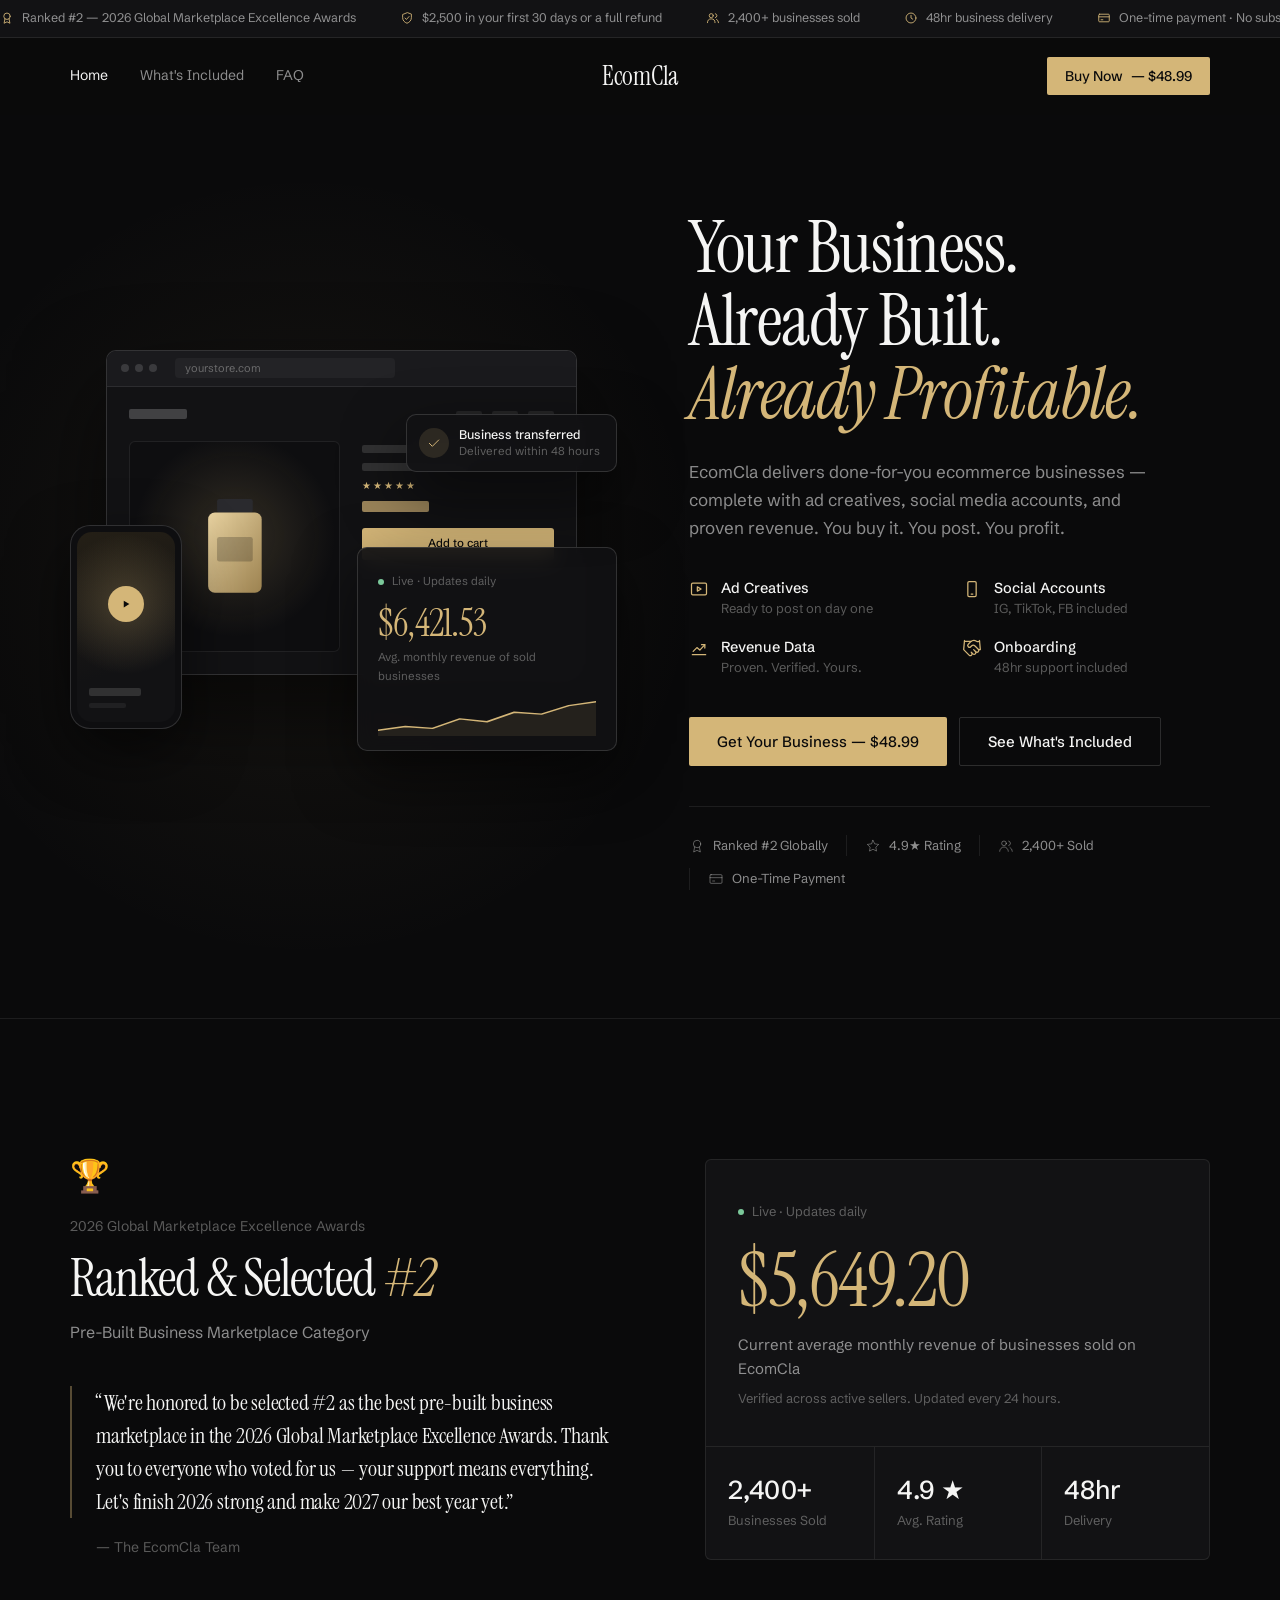
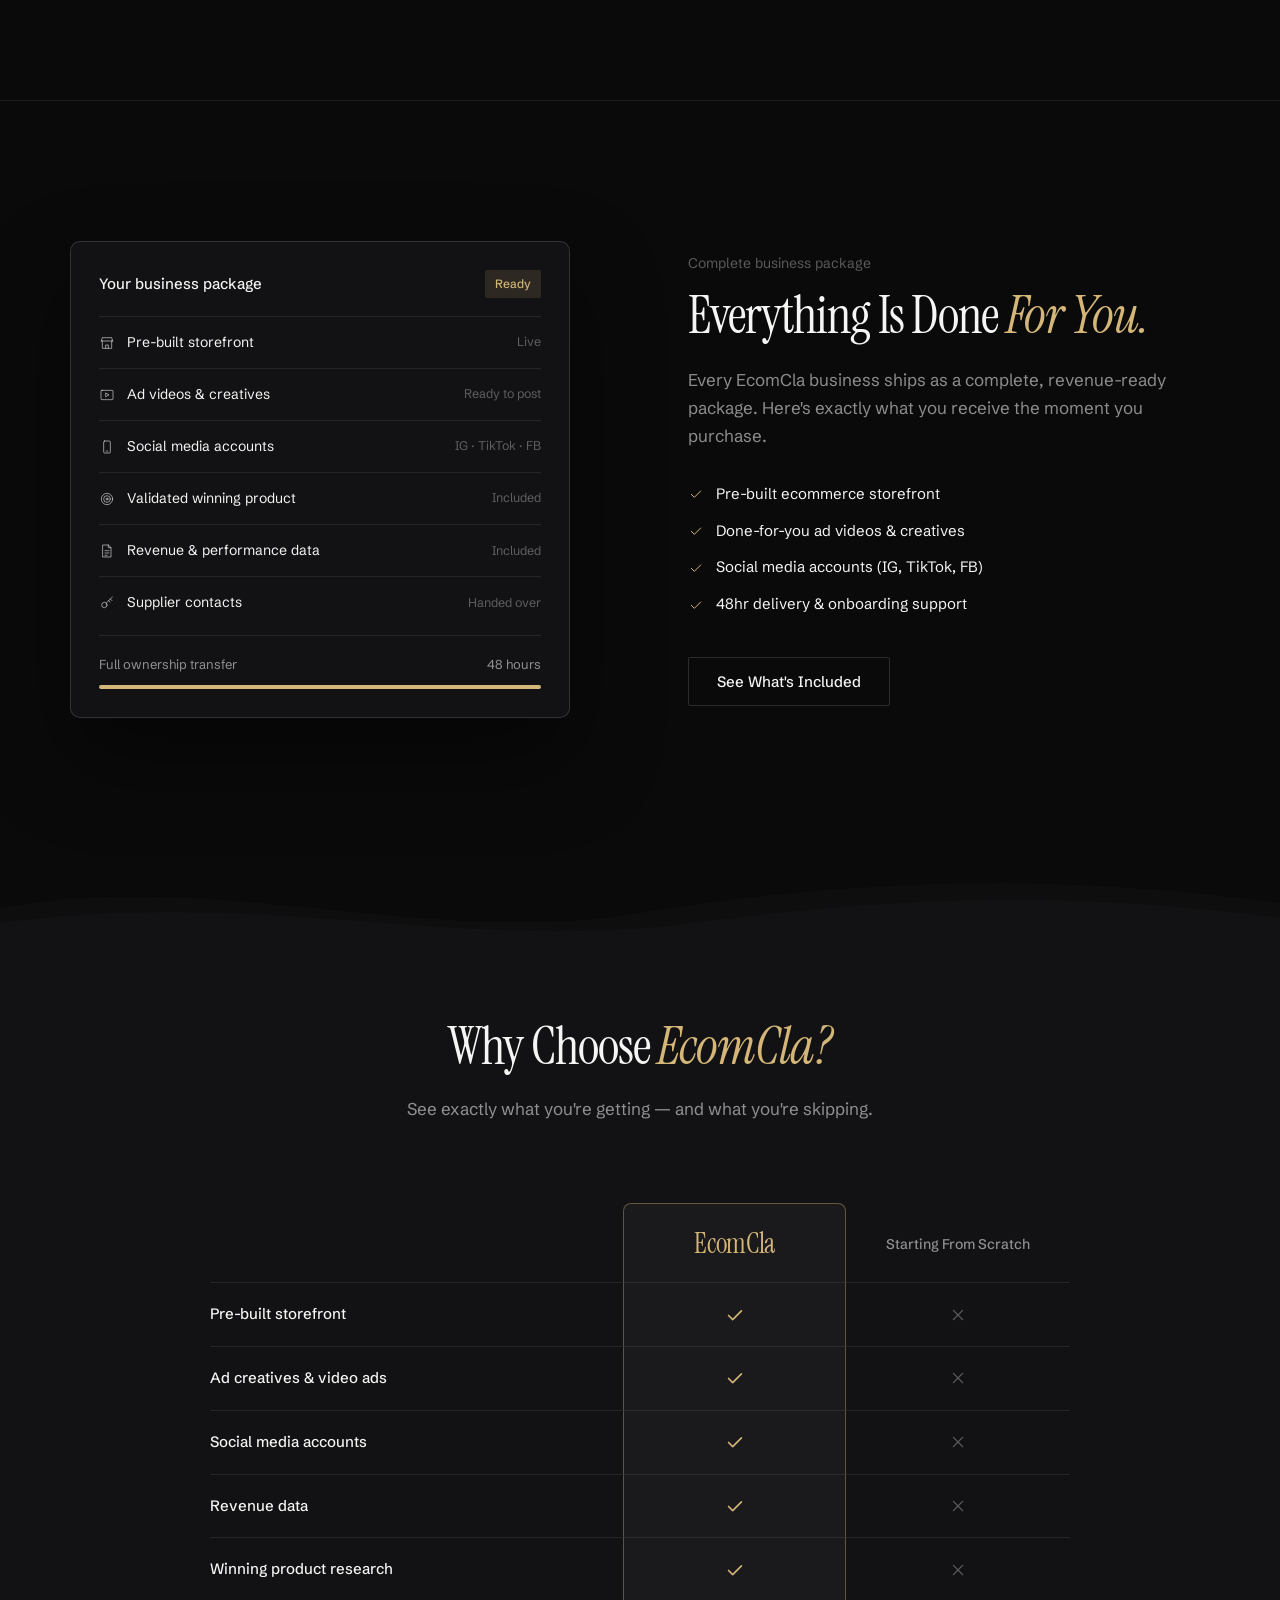
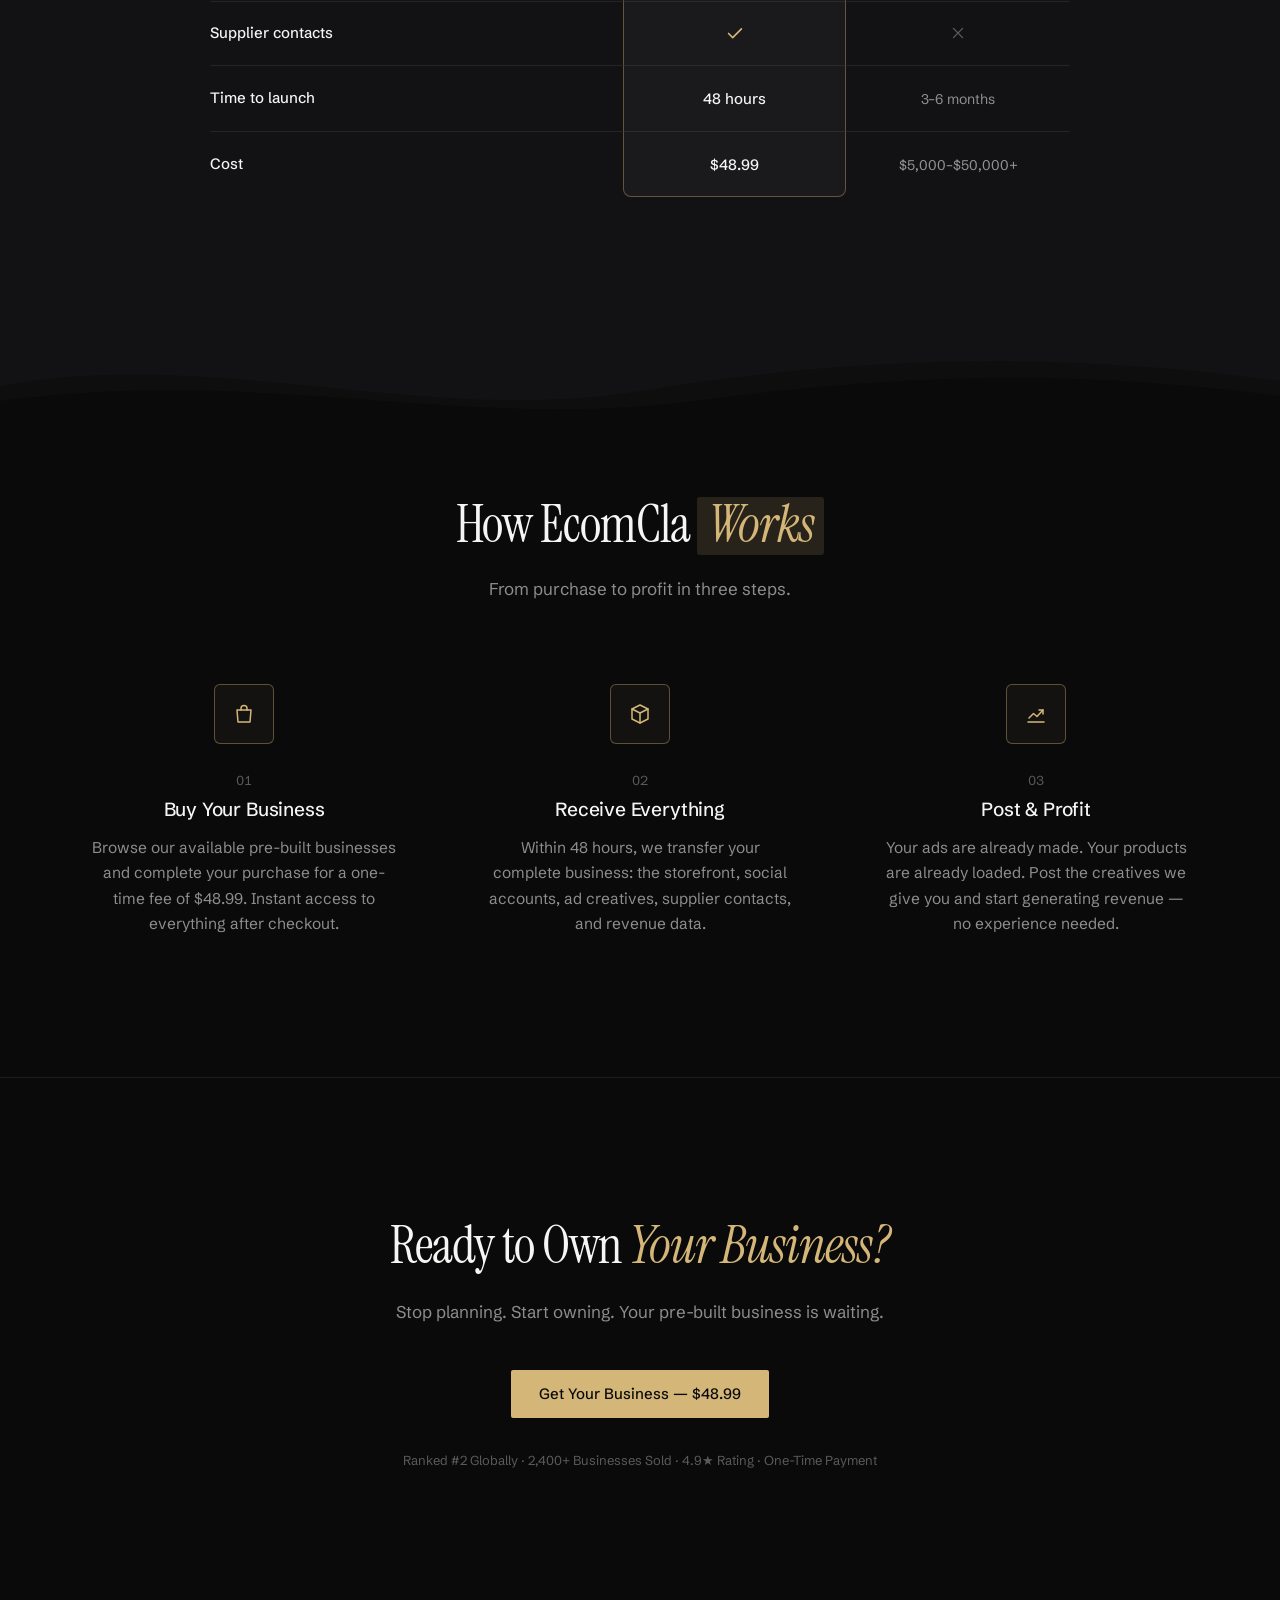
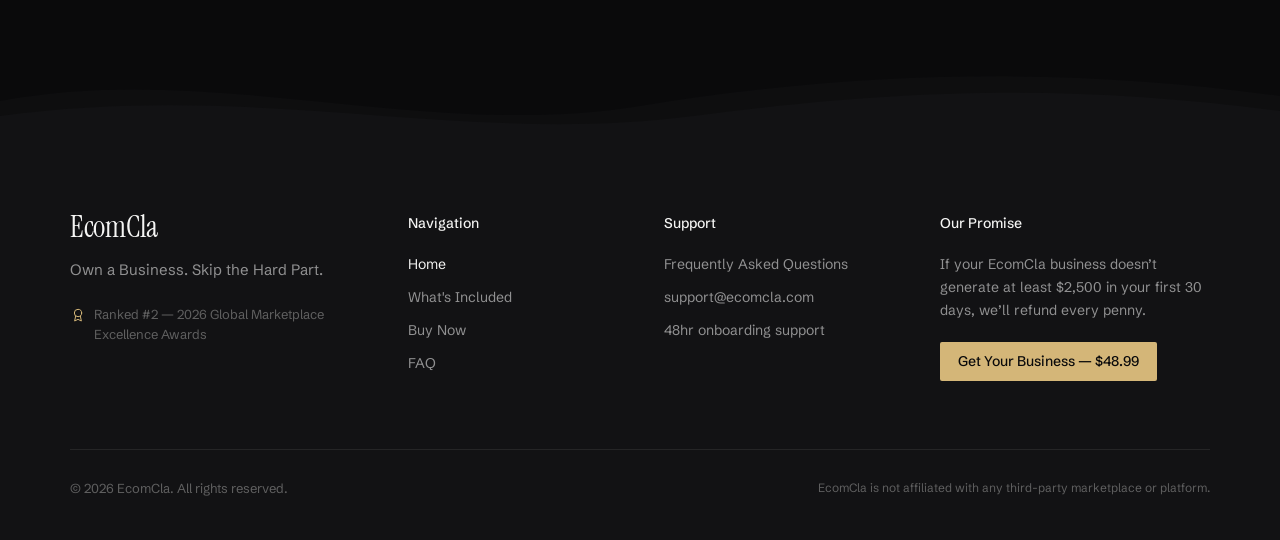
==== commit d563d7b6: "Rebuild homepage on an EcomHub-style layout in black and gold Scrolling ticker and centred-logo head" ====
--- a/index.html
+++ b/index.html
@@ -6,10 +6,10 @@
   <title>EcomCla — Pre-Built Ecommerce Businesses for Sale</title>
   <meta name="description" content="Buy a fully built, revenue-ready ecommerce business for $48.99. Ad creatives, social media accounts, and proven revenue included. Ranked #2 globally 2026.">
   <meta name="theme-color" content="#0A0A0B">
-  <link rel="icon" href="data:image/svg+xml,%3Csvg xmlns='http://www.w3.org/2000/svg' viewBox='0 0 64 64'%3E%3Crect width='64' height='64' rx='4' fill='%230A0A0B'/%3E%3Ctext x='32' y='46' text-anchor='middle' font-family='Georgia,serif' font-size='40' fill='%23F5F5F4'%3EE%3C/text%3E%3C/svg%3E">
+  <link rel="icon" href="data:image/svg+xml,%3Csvg xmlns='http://www.w3.org/2000/svg' viewBox='0 0 64 64'%3E%3Crect width='64' height='64' rx='4' fill='%230A0A0B'/%3E%3Ctext x='32' y='46' text-anchor='middle' font-family='Georgia,serif' font-size='40' fill='%23D4B678'%3EE%3C/text%3E%3C/svg%3E">
   <link rel="preconnect" href="https://fonts.googleapis.com">
   <link rel="preconnect" href="https://fonts.gstatic.com" crossorigin>
-  <link href="https://fonts.googleapis.com/css2?family=Instrument+Serif&family=Schibsted+Grotesk:wght@400;500;600&display=swap" rel="stylesheet">
+  <link href="https://fonts.googleapis.com/css2?family=Instrument+Serif:ital@0;1&family=Schibsted+Grotesk:wght@400;500;600&display=swap" rel="stylesheet">
   <link rel="stylesheet" href="styles.css">
   <script>document.documentElement.classList.add('js');</script>
   <script src="nav.js" defer></script>
@@ -21,134 +21,335 @@
     <!-- HERO -->
     <section class="hero">
       <div class="container hero-grid fade-up">
+        <div class="hero-visual stagger-child" aria-hidden="true">
+          <div class="mock-browser">
+            <div class="mock-bar">
+              <span class="mock-dot"></span><span class="mock-dot"></span><span class="mock-dot"></span>
+              <span class="mock-url">yourstore.com</span>
+            </div>
+            <div class="mock-store">
+              <div class="mock-nav">
+                <span class="mock-logo"></span>
+                <span class="mock-links"><i></i><i></i><i></i></span>
+              </div>
+              <div class="mock-product">
+                <div class="mock-image">
+                  <svg viewBox="0 0 120 120" class="mock-product-art">
+                    <defs>
+                      <linearGradient id="mockGold" x1="0" y1="0" x2="1" y2="1">
+                        <stop offset="0" stop-color="#E9D3A1"/>
+                        <stop offset="1" stop-color="#9C8250"/>
+                      </linearGradient>
+                    </defs>
+                    <rect x="44" y="18" width="32" height="12" rx="2" fill="#2A2A2E"/>
+                    <rect x="36" y="30" width="48" height="72" rx="6" fill="url(#mockGold)"/>
+                    <rect x="44" y="52" width="32" height="22" rx="2" fill="rgba(10,10,11,0.22)"/>
+                  </svg>
+                </div>
+                <div class="mock-info">
+                  <i class="mock-line w80"></i>
+                  <i class="mock-line w55"></i>
+                  <span class="mock-stars">★★★★★</span>
+                  <i class="mock-line mock-line--gold w35"></i>
+                  <span class="mock-btn">Add to cart</span>
+                  <i class="mock-line thin w90"></i>
+                  <i class="mock-line thin w70"></i>
+                </div>
+              </div>
+            </div>
+          </div>
+
+          <div class="mock-float mock-revenue">
+            <span class="live-tag"><span class="pulse-dot"></span>Live · Updates daily</span>
+            <span class="counter" data-counter="6421.53" data-duration="2400">$0.00</span>
+            <span class="mock-caption">Avg. monthly revenue of sold businesses</span>
+            <svg class="mock-spark" viewBox="0 0 160 40" preserveAspectRatio="none">
+              <path d="M0 34 L20 30 L40 32 L60 22 L80 25 L100 15 L120 17 L140 8 L160 4" fill="none" stroke="#D4B678" stroke-width="1.5" stroke-linecap="round" stroke-linejoin="round"/>
+              <path d="M0 34 L20 30 L40 32 L60 22 L80 25 L100 15 L120 17 L140 8 L160 4 V40 H0 Z" fill="rgba(212,182,120,0.10)"/>
+            </svg>
+          </div>
+
+          <div class="mock-float mock-phone">
+            <div class="mock-phone-screen">
+              <span class="mock-play">
+                <svg viewBox="0 0 24 24"><path d="M9 7.5v9l7.5-4.5z" fill="#0A0A0B"/></svg>
+              </span>
+              <i class="mock-line w70"></i>
+              <i class="mock-line thin w50"></i>
+            </div>
+          </div>
+
+          <div class="mock-float mock-toast">
+            <span class="mock-toast-icon">
+              <svg class="icon icon--sm" viewBox="0 0 24 24"><path d="M5 12.5l4.5 4.5L19 7.5"/></svg>
+            </span>
+            <span>
+              <strong>Business transferred</strong>
+              <span>Delivered within 48 hours</span>
+            </span>
+          </div>
+        </div>
+
         <div class="hero-copy">
-          <h1 class="stagger-child">Your Business.<br>Already Built.<br>Already Profitable.</h1>
+          <h1 class="stagger-child">Your Business.<br>Already Built.<br><span class="accent">Already Profitable.</span></h1>
           <p class="hero-sub stagger-child">EcomCla delivers done-for-you ecommerce businesses — complete with ad creatives, social media accounts, and proven revenue. You buy it. You post. You profit.</p>
+
+          <ul class="hero-features stagger-child">
+            <li>
+              <svg class="icon" viewBox="0 0 24 24" aria-hidden="true"><rect x="3" y="5" width="18" height="14" rx="1.5"/><path d="M10 9.5v5l4.5-2.5z"/></svg>
+              <span><strong>Ad Creatives</strong><span>Ready to post on day one</span></span>
+            </li>
+            <li>
+              <svg class="icon" viewBox="0 0 24 24" aria-hidden="true"><rect x="7" y="3" width="10" height="18" rx="1.5"/><path d="M11 18h2"/></svg>
+              <span><strong>Social Accounts</strong><span>IG, TikTok, FB included</span></span>
+            </li>
+            <li>
+              <svg class="icon" viewBox="0 0 24 24" aria-hidden="true"><path d="M4 20h16"/><path d="M5 16l4.5-4.5 3.5 3 6-6.5"/><path d="M15 8h4v4"/></svg>
+              <span><strong>Revenue Data</strong><span>Proven. Verified. Yours.</span></span>
+            </li>
+            <li>
+              <svg class="icon" viewBox="0 0 24 24" aria-hidden="true"><path d="m11 17 2 2a1 1 0 1 0 3-3"/><path d="m14 14 2.5 2.5a1 1 0 1 0 3-3l-3.88-3.88a3 3 0 0 0-4.24 0l-.88.88a1 1 0 1 1-3-3l2.81-2.81a5.79 5.79 0 0 1 7.06-.87l.47.28a2 2 0 0 0 1.42.25L21 4"/><path d="m21 3 1 11h-2"/><path d="M3 3 2 14l6.5 6.5a1 1 0 1 0 3-3"/><path d="M3 4h8"/></svg>
+              <span><strong>Onboarding</strong><span>48hr support included</span></span>
+            </li>
+          </ul>
+
           <div class="btn-row stagger-child">
             <a href="buy.html" class="btn btn-primary">Get Your Business — $48.99</a>
             <a href="whats-included.html" class="btn btn-secondary">See What's Included</a>
           </div>
-        </div>
-
-        <aside class="stat-card stagger-child" aria-label="Live marketplace stats">
-          <span class="live-tag"><span class="pulse-dot" aria-hidden="true"></span>Live · Updates daily</span>
-          <span class="counter" data-counter="6421.53" data-duration="2400">$0.00</span>
-          <p class="stat-card-label">Current avg. monthly revenue of sold businesses</p>
-          <hr class="stat-card-rule">
-          <div class="mini-stats">
-            <div class="mini-stat">
-              <span class="mini-stat-num">2,400+</span>
-              <span class="mini-stat-label">Businesses Sold</span>
-            </div>
-            <div class="mini-stat">
-              <span class="mini-stat-num">4.9 ★</span>
-              <span class="mini-stat-label">Avg. Rating</span>
-            </div>
-            <div class="mini-stat">
-              <span class="mini-stat-num">48hr</span>
-              <span class="mini-stat-label">Delivery</span>
-            </div>
-          </div>
-        </aside>
-      </div>
-    </section>
-
-    <hr class="section-divider">
-
-    <!-- AWARD BANNER -->
-    <section class="award">
-      <div class="award-inner fade-up">
-        <span class="award-trophy stagger-child" aria-hidden="true">🏆</span>
-        <span class="kicker stagger-child">2026 Global Marketplace Excellence Awards</span>
-        <h2 class="heading stagger-child">Ranked &amp; Selected #2</h2>
-        <p class="award-sub stagger-child">Pre-Built Business Marketplace Category</p>
-        <hr class="short-rule stagger-child">
-        <div class="stagger-child">
+
+          <ul class="trust-row stagger-child">
+            <li>
+              <svg class="icon icon--sm" viewBox="0 0 24 24" aria-hidden="true"><circle cx="12" cy="9" r="5.5"/><path d="M8.5 13.5 7 21l5-2.5 5 2.5-1.5-7.5"/></svg>
+              Ranked #2 Globally
+            </li>
+            <li>
+              <svg class="icon icon--sm" viewBox="0 0 24 24" aria-hidden="true"><path d="M12 3.5l2.6 5.3 5.9.9-4.25 4.1 1 5.8L12 16.9l-5.25 2.7 1-5.8L3.5 9.7l5.9-.9z"/></svg>
+              4.9★ Rating
+            </li>
+            <li>
+              <svg class="icon icon--sm" viewBox="0 0 24 24" aria-hidden="true"><circle cx="9" cy="8" r="3.5"/><path d="M2.5 20a6.5 6.5 0 0 1 13 0"/><path d="M16 4.6a3.5 3.5 0 0 1 0 6.8"/><path d="M18 14.2a6.5 6.5 0 0 1 3.5 5.8"/></svg>
+              2,400+ Sold
+            </li>
+            <li>
+              <svg class="icon icon--sm" viewBox="0 0 24 24" aria-hidden="true"><rect x="3" y="5.5" width="18" height="13" rx="1.5"/><path d="M3 10h18"/><path d="M7 15h3"/></svg>
+              One-Time Payment
+            </li>
+          </ul>
+        </div>
+      </div>
+    </section>
+
+    <!-- AWARD + STATS -->
+    <section class="proof">
+      <div class="container proof-grid fade-up">
+        <div class="proof-award stagger-child">
+          <span class="award-trophy" aria-hidden="true">🏆</span>
+          <span class="kicker">2026 Global Marketplace Excellence Awards</span>
+          <h2 class="heading">Ranked &amp; Selected <span class="accent">#2</span></h2>
+          <p class="award-sub">Pre-Built Business Marketplace Category</p>
           <blockquote>
             “We're honored to be selected #2 as the best pre-built business marketplace in the 2026 Global Marketplace Excellence Awards. Thank you to everyone who voted for us — your support means everything. Let's finish 2026 strong and make 2027 our best year yet.”
           </blockquote>
           <p class="award-attribution">— The EcomCla Team</p>
         </div>
-      </div>
-    </section>
-
-    <!-- SOCIAL PROOF MARQUEE -->
-    <div class="marquee" role="region" aria-label="EcomCla highlights">
-      <div class="marquee-track">
-        <div class="marquee-group">
-          <span class="mq-sep" aria-hidden="true"></span><span>2,400+ businesses sold</span>
-          <span class="mq-sep" aria-hidden="true"></span><span>Avg. monthly revenue: $6,421.53</span>
-          <span class="mq-sep" aria-hidden="true"></span><span>4.9★ customer rating</span>
-          <span class="mq-sep" aria-hidden="true"></span><span>Ranked #2 globally 2026</span>
-          <span class="mq-sep" aria-hidden="true"></span><span>48hr business delivery</span>
-          <span class="mq-sep" aria-hidden="true"></span><span>Ad creatives included</span>
-          <span class="mq-sep" aria-hidden="true"></span><span>Social media accounts included</span>
-          <span class="mq-sep" aria-hidden="true"></span><span>One-time payment</span>
-          <span class="mq-sep" aria-hidden="true"></span><span>No experience needed</span>
-        </div>
-        <div class="marquee-group" aria-hidden="true">
-          <span class="mq-sep"></span><span>2,400+ businesses sold</span>
-          <span class="mq-sep"></span><span>Avg. monthly revenue: $6,421.53</span>
-          <span class="mq-sep"></span><span>4.9★ customer rating</span>
-          <span class="mq-sep"></span><span>Ranked #2 globally 2026</span>
-          <span class="mq-sep"></span><span>48hr business delivery</span>
-          <span class="mq-sep"></span><span>Ad creatives included</span>
-          <span class="mq-sep"></span><span>Social media accounts included</span>
-          <span class="mq-sep"></span><span>One-time payment</span>
-          <span class="mq-sep"></span><span>No experience needed</span>
-        </div>
-      </div>
+
+        <div class="proof-stats stagger-child">
+          <div class="proof-stat proof-stat--live">
+            <span class="live-tag"><span class="pulse-dot" aria-hidden="true"></span>Live · Updates daily</span>
+            <span class="counter" data-counter="6421.53" data-duration="2600">$0.00</span>
+            <span class="proof-label">Current average monthly revenue of businesses sold on EcomCla</span>
+            <span class="proof-note">Verified across active sellers. Updated every 24 hours.</span>
+          </div>
+          <div class="proof-stat">
+            <span class="proof-num">2,400+</span>
+            <span class="proof-label">Businesses Sold</span>
+          </div>
+          <div class="proof-stat">
+            <span class="proof-num">4.9 ★</span>
+            <span class="proof-label">Avg. Rating</span>
+          </div>
+          <div class="proof-stat">
+            <span class="proof-num">48hr</span>
+            <span class="proof-label">Delivery</span>
+          </div>
+        </div>
+      </div>
+    </section>
+
+    <!-- REVIEWS (rendered from REVIEWS in nav.js; hidden while empty) -->
+    <section class="section reviews" id="reviews" hidden>
+      <div class="container">
+        <div class="reviews-head">
+          <div>
+            <h2 class="heading">What Our Owners <span class="accent">Say.</span></h2>
+            <p class="reviews-rating">
+              <span>Excellent</span>
+              <strong>4.9</strong>
+              <span>/ 5</span>
+            </p>
+          </div>
+          <div class="reviews-nav">
+            <button type="button" class="reviews-prev" aria-label="Previous reviews">
+              <svg class="icon" viewBox="0 0 24 24" aria-hidden="true"><path d="M15 5l-7 7 7 7"/></svg>
+            </button>
+            <button type="button" class="reviews-next" aria-label="Next reviews">
+              <svg class="icon" viewBox="0 0 24 24" aria-hidden="true"><path d="M9 5l7 7-7 7"/></svg>
+            </button>
+          </div>
+        </div>
+        <div class="reviews-track"></div>
+      </div>
+    </section>
+
+    <!-- IMAGE WITH TEXT -->
+    <section class="section split">
+      <div class="container split-grid fade-up">
+        <div class="split-visual stagger-child" aria-hidden="true">
+          <div class="package-card">
+            <div class="package-head">
+              <span class="package-title">Your business package</span>
+              <span class="package-badge">Ready</span>
+            </div>
+            <ul class="package-rows">
+              <li>
+                <svg class="icon icon--sm" viewBox="0 0 24 24"><path d="M3.5 9 5 4h14l1.5 5"/><path d="M3.5 9h17"/><path d="M5 9v11h14V9"/><path d="M10 20v-5h4v5"/></svg>
+                <span>Pre-built storefront</span><em>Live</em>
+              </li>
+              <li>
+                <svg class="icon icon--sm" viewBox="0 0 24 24"><rect x="3" y="5" width="18" height="14" rx="1.5"/><path d="M10 9.5v5l4.5-2.5z"/></svg>
+                <span>Ad videos &amp; creatives</span><em>Ready to post</em>
+              </li>
+              <li>
+                <svg class="icon icon--sm" viewBox="0 0 24 24"><rect x="7" y="3" width="10" height="18" rx="1.5"/><path d="M11 18h2"/></svg>
+                <span>Social media accounts</span><em>IG · TikTok · FB</em>
+              </li>
+              <li>
+                <svg class="icon icon--sm" viewBox="0 0 24 24"><circle cx="12" cy="12" r="8.5"/><circle cx="12" cy="12" r="5"/><circle cx="12" cy="12" r="1.5"/></svg>
+                <span>Validated winning product</span><em>Included</em>
+              </li>
+              <li>
+                <svg class="icon icon--sm" viewBox="0 0 24 24"><path d="M6 3h8l4 4v14H6z"/><path d="M14 3v4h4"/><path d="M9 11.5h6M9 15h6M9 18.5h3.5"/></svg>
+                <span>Revenue &amp; performance data</span><em>Included</em>
+              </li>
+              <li>
+                <svg class="icon icon--sm" viewBox="0 0 24 24"><circle cx="8" cy="15" r="4"/><path d="M11 12l9-9"/><path d="M17 6l2.5 2.5"/><path d="M14.5 8.5l2 2"/></svg>
+                <span>Supplier contacts</span><em>Handed over</em>
+              </li>
+            </ul>
+            <div class="package-foot">
+              <span class="package-foot-row"><span>Full ownership transfer</span><span>48 hours</span></span>
+              <span class="package-progress"><span></span></span>
+            </div>
+          </div>
+        </div>
+
+        <div class="split-copy stagger-child">
+          <span class="kicker">Complete business package</span>
+          <h2 class="heading">Everything Is Done <span class="accent">For You.</span></h2>
+          <p>Every EcomCla business ships as a complete, revenue-ready package. Here's exactly what you receive the moment you purchase.</p>
+          <ul class="split-list">
+            <li><svg class="icon icon--sm" viewBox="0 0 24 24" aria-hidden="true"><path d="M5 12.5l4.5 4.5L19 7.5"/></svg>Pre-built ecommerce storefront</li>
+            <li><svg class="icon icon--sm" viewBox="0 0 24 24" aria-hidden="true"><path d="M5 12.5l4.5 4.5L19 7.5"/></svg>Done-for-you ad videos &amp; creatives</li>
+            <li><svg class="icon icon--sm" viewBox="0 0 24 24" aria-hidden="true"><path d="M5 12.5l4.5 4.5L19 7.5"/></svg>Social media accounts (IG, TikTok, FB)</li>
+            <li><svg class="icon icon--sm" viewBox="0 0 24 24" aria-hidden="true"><path d="M5 12.5l4.5 4.5L19 7.5"/></svg>48hr delivery &amp; onboarding support</li>
+          </ul>
+          <div class="btn-row">
+            <a href="whats-included.html" class="btn btn-secondary">See What's Included</a>
+          </div>
+        </div>
+      </div>
+    </section>
+
+    <!-- COMPARISON -->
+    <div class="band band--surface">
+      <svg class="wave" viewBox="0 0 1440 90" preserveAspectRatio="none" aria-hidden="true">
+        <path class="wave-back" d="M0 50 C 240 10 480 90 720 55 S 1200 15 1440 45 V90 H0 Z"/>
+        <path class="wave-front" d="M0 65 C 300 30 520 95 780 65 S 1220 35 1440 60 V90 H0 Z"/>
+      </svg>
+      <section class="section vs-section">
+        <div class="container fade-up">
+          <div class="section-head stagger-child">
+            <h2 class="heading">Why Choose <span class="accent">EcomCla?</span></h2>
+            <p>See exactly what you're getting — and what you're skipping.</p>
+          </div>
+
+          <div class="vs stagger-child">
+            <table class="vs-table">
+              <thead>
+                <tr>
+                  <th scope="col"><span class="visually-hidden">Feature</span></th>
+                  <th scope="col" class="vs-us"><span class="vs-brand">EcomCla</span></th>
+                  <th scope="col" class="vs-them">Starting From Scratch</th>
+                </tr>
+              </thead>
+              <tbody>
+                <tr><th scope="row">Pre-built storefront</th><td class="vs-us"><svg class="icon vs-yes" viewBox="0 0 24 24" role="img" aria-label="Yes"><path d="M5 12.5l4.5 4.5L19 7.5"/></svg></td><td class="vs-them"><svg class="icon vs-no" viewBox="0 0 24 24" role="img" aria-label="No"><path d="M6.5 6.5l11 11M17.5 6.5l-11 11"/></svg></td></tr>
+                <tr><th scope="row">Ad creatives &amp; video ads</th><td class="vs-us"><svg class="icon vs-yes" viewBox="0 0 24 24" role="img" aria-label="Yes"><path d="M5 12.5l4.5 4.5L19 7.5"/></svg></td><td class="vs-them"><svg class="icon vs-no" viewBox="0 0 24 24" role="img" aria-label="No"><path d="M6.5 6.5l11 11M17.5 6.5l-11 11"/></svg></td></tr>
+                <tr><th scope="row">Social media accounts</th><td class="vs-us"><svg class="icon vs-yes" viewBox="0 0 24 24" role="img" aria-label="Yes"><path d="M5 12.5l4.5 4.5L19 7.5"/></svg></td><td class="vs-them"><svg class="icon vs-no" viewBox="0 0 24 24" role="img" aria-label="No"><path d="M6.5 6.5l11 11M17.5 6.5l-11 11"/></svg></td></tr>
+                <tr><th scope="row">Revenue data</th><td class="vs-us"><svg class="icon vs-yes" viewBox="0 0 24 24" role="img" aria-label="Yes"><path d="M5 12.5l4.5 4.5L19 7.5"/></svg></td><td class="vs-them"><svg class="icon vs-no" viewBox="0 0 24 24" role="img" aria-label="No"><path d="M6.5 6.5l11 11M17.5 6.5l-11 11"/></svg></td></tr>
+                <tr><th scope="row">Winning product research</th><td class="vs-us"><svg class="icon vs-yes" viewBox="0 0 24 24" role="img" aria-label="Yes"><path d="M5 12.5l4.5 4.5L19 7.5"/></svg></td><td class="vs-them"><svg class="icon vs-no" viewBox="0 0 24 24" role="img" aria-label="No"><path d="M6.5 6.5l11 11M17.5 6.5l-11 11"/></svg></td></tr>
+                <tr><th scope="row">Supplier contacts</th><td class="vs-us"><svg class="icon vs-yes" viewBox="0 0 24 24" role="img" aria-label="Yes"><path d="M5 12.5l4.5 4.5L19 7.5"/></svg></td><td class="vs-them"><svg class="icon vs-no" viewBox="0 0 24 24" role="img" aria-label="No"><path d="M6.5 6.5l11 11M17.5 6.5l-11 11"/></svg></td></tr>
+                <tr><th scope="row">Time to launch</th><td class="vs-us"><span class="vs-text vs-text--us">48 hours</span></td><td class="vs-them"><span class="vs-text">3–6 months</span></td></tr>
+                <tr><th scope="row">Cost</th><td class="vs-us"><span class="vs-text vs-text--us">$48.99</span></td><td class="vs-them"><span class="vs-text">$5,000–$50,000+</span></td></tr>
+              </tbody>
+            </table>
+          </div>
+        </div>
+      </section>
     </div>
 
     <!-- HOW IT WORKS -->
-    <section class="section how">
-      <div class="container fade-up">
-        <div class="section-head stagger-child">
-          <h2 class="heading">How EcomCla Works</h2>
-          <p>From purchase to profit in three steps.</p>
-        </div>
-
-        <div class="steps">
-          <article class="step stagger-child">
-            <span class="step-dot" aria-hidden="true"></span>
-            <span class="step-label">01</span>
-            <h3>Buy Your Business</h3>
-            <p>Browse our available pre-built businesses and complete your purchase for a one-time fee of $48.99. Instant access to everything after checkout.</p>
-          </article>
-
-          <article class="step stagger-child">
-            <span class="step-dot" aria-hidden="true"></span>
-            <span class="step-label">02</span>
-            <h3>Receive Everything</h3>
-            <p>Within 48 hours, we transfer your complete business: the storefront, social accounts, ad creatives, supplier contacts, and revenue data.</p>
-          </article>
-
-          <article class="step stagger-child">
-            <span class="step-dot" aria-hidden="true"></span>
-            <span class="step-label">03</span>
-            <h3>Post &amp; Profit</h3>
-            <p>Your ads are already made. Your products are already loaded. Post the creatives we give you and start generating revenue — no experience needed.</p>
-          </article>
-        </div>
-      </div>
-    </section>
+    <div class="band">
+      <svg class="wave wave--down" viewBox="0 0 1440 90" preserveAspectRatio="none" aria-hidden="true">
+        <path class="wave-back" d="M0 50 C 240 10 480 90 720 55 S 1200 15 1440 45 V90 H0 Z"/>
+        <path class="wave-front" d="M0 65 C 300 30 520 95 780 65 S 1220 35 1440 60 V90 H0 Z"/>
+      </svg>
+      <section class="section how">
+        <div class="container fade-up">
+          <div class="section-head stagger-child">
+            <h2 class="heading">How EcomCla <span class="hl">Works</span></h2>
+            <p>From purchase to profit in three steps.</p>
+          </div>
+
+          <div class="how-steps">
+            <article class="how-step stagger-child">
+              <span class="how-icon">
+                <svg class="icon" viewBox="0 0 24 24" aria-hidden="true"><path d="M5 8h14l-1 12H6z"/><path d="M9 8V6.5a3 3 0 0 1 6 0V8"/></svg>
+              </span>
+              <span class="how-num">01</span>
+              <h3>Buy Your Business</h3>
+              <p>Browse our available pre-built businesses and complete your purchase for a one-time fee of $48.99. Instant access to everything after checkout.</p>
+            </article>
+
+            <article class="how-step stagger-child">
+              <span class="how-icon">
+                <svg class="icon" viewBox="0 0 24 24" aria-hidden="true"><path d="M12 3 4 7v10l8 4 8-4V7z"/><path d="M4 7l8 4 8-4"/><path d="M12 11v10"/></svg>
+              </span>
+              <span class="how-num">02</span>
+              <h3>Receive Everything</h3>
+              <p>Within 48 hours, we transfer your complete business: the storefront, social accounts, ad creatives, supplier contacts, and revenue data.</p>
+            </article>
+
+            <article class="how-step stagger-child">
+              <span class="how-icon">
+                <svg class="icon" viewBox="0 0 24 24" aria-hidden="true"><path d="M4 20h16"/><path d="M5 16l4.5-4.5 3.5 3 6-6.5"/><path d="M15 8h4v4"/></svg>
+              </span>
+              <span class="how-num">03</span>
+              <h3>Post &amp; Profit</h3>
+              <p>Your ads are already made. Your products are already loaded. Post the creatives we give you and start generating revenue — no experience needed.</p>
+            </article>
+          </div>
+        </div>
+      </section>
+    </div>
 
     <hr class="section-divider">
-
-    <!-- STANDALONE LIVE REVENUE STAT -->
-    <section class="revenue">
-      <div class="container fade-up">
-        <span class="live-tag stagger-child"><span class="pulse-dot" aria-hidden="true"></span>Live · Updates daily</span>
-        <span class="counter stagger-child" data-counter="6421.53" data-duration="2600">$0.00</span>
-        <p class="revenue-label stagger-child">Current average monthly revenue of businesses sold on EcomCla</p>
-        <p class="revenue-note stagger-child">Verified across active sellers. Updated every 24 hours.</p>
-      </div>
-    </section>
 
     <!-- FINAL CTA -->
     <section class="cta">
       <div class="container fade-up">
-        <h2 class="heading stagger-child">Ready to Own Your Business?</h2>
+        <h2 class="heading stagger-child">Ready to Own <span class="accent">Your Business?</span></h2>
         <p class="cta-sub stagger-child">Stop planning. Start owning. Your pre-built business is waiting.</p>
         <div class="btn-solo stagger-child">
           <a href="buy.html" class="btn btn-primary">Get Your Business — $48.99</a>
--- a/styles.css
+++ b/styles.css
@@ -1,7 +1,7 @@
 /* ==========================================================================
    EcomCla — Shared Stylesheet
-   Layered near-blacks, warm off-white type, champagne gold used sparingly:
-   the primary CTA, the live revenue number, and the guarantee seal.
+   Black & champagne gold. Layered near-black surfaces, warm off-white type,
+   gold reserved for accents, CTAs, live numbers and the guarantee seal.
    ========================================================================== */
 
 :root {
@@ -19,6 +19,7 @@
   --gold:          #D4B678;
   --gold-hover:    #E0C68C;
   --gold-dim:      rgba(212, 182, 120, 0.14);
+  --gold-line:     rgba(212, 182, 120, 0.38);
   --live:          #7BC89A;
 
   /* Type */
@@ -34,9 +35,10 @@
   /* Radius */
   --radius-btn: 2px;
   --radius-card: 4px;
+  --radius-mock: 10px;
 
   --ease: cubic-bezier(0.22, 0.61, 0.36, 1);
-  --header-h: 108px;
+  --header-h: 114px;
 }
 
 /* --------------------------------------------------------------------------
@@ -49,6 +51,10 @@
   box-sizing: border-box;
   margin: 0;
   padding: 0;
+}
+
+[hidden] {
+  display: none !important;
 }
 
 html {
@@ -135,6 +141,11 @@
   height: 16px;
 }
 
+.icon--xs {
+  width: 14px;
+  height: 14px;
+}
+
 /* --------------------------------------------------------------------------
    Layout & type helpers
    -------------------------------------------------------------------------- */
@@ -150,13 +161,9 @@
   padding: var(--space-section) 0;
 }
 
-.section--surface {
-  background: var(--surface);
-}
-
 .section-head {
   max-width: 640px;
-  margin: 0 auto 88px;
+  margin: 0 auto 80px;
   text-align: center;
 }
 
@@ -168,11 +175,27 @@
 
 .heading {
   font-family: var(--font-display);
-  font-size: clamp(32px, 4vw, 48px);
+  font-size: clamp(34px, 4.2vw, 52px);
   font-weight: 400;
-  line-height: 1.1;
+  line-height: 1.08;
   letter-spacing: -0.02em;
   color: var(--text);
+}
+
+/* Gold italic accent word inside serif headings */
+.accent {
+  font-style: italic;
+  color: var(--gold);
+}
+
+/* Highlighted word block (How it works) */
+.hl {
+  display: inline-block;
+  padding: 0 0.2em 0.04em;
+  background: var(--gold-dim);
+  border-radius: 3px;
+  font-style: italic;
+  color: var(--gold);
 }
 
 .kicker {
@@ -187,14 +210,6 @@
   height: 1px;
   margin: 0;
   background: var(--border);
-}
-
-.short-rule {
-  border: 0;
-  width: 40px;
-  height: 1px;
-  margin: 48px auto;
-  background: var(--border-strong);
 }
 
 /* --------------------------------------------------------------------------
@@ -216,6 +231,11 @@
   white-space: nowrap;
 }
 
+.btn-sm {
+  padding: 10px 18px;
+  font-size: 14px;
+}
+
 .btn-primary {
   background: var(--gold);
   color: #0A0A0B;
@@ -250,7 +270,7 @@
 }
 
 /* --------------------------------------------------------------------------
-   Header: announcement bar + navbar (injected by nav.js)
+   Header: ticker + navbar (injected by nav.js)
    -------------------------------------------------------------------------- */
 
 .site-header {
@@ -259,19 +279,52 @@
   z-index: 1000;
 }
 
-.announce-bar {
+.ticker {
   background: var(--surface);
   border-bottom: 1px solid var(--border);
-  color: var(--text-muted);
-  font-size: 13px;
+  overflow: hidden;
+  padding: 9px 0;
+}
+
+.ticker-track {
+  display: flex;
+  width: max-content;
+  animation: ticker 45s linear infinite;
+}
+
+.ticker:hover .ticker-track {
+  animation-play-state: paused;
+}
+
+.ticker-group {
+  display: flex;
+  flex-shrink: 0;
+  gap: 44px;
+  padding-right: 44px;
+}
+
+.ticker-item {
+  display: inline-flex;
+  align-items: center;
+  gap: 8px;
+  font-size: 12.5px;
   line-height: 1.5;
-  text-align: center;
-  padding: 10px 20px;
+  color: var(--text-muted);
+  white-space: nowrap;
+}
+
+.ticker-item .icon {
+  color: var(--gold);
+}
+
+@keyframes ticker {
+  from { transform: translateX(0); }
+  to   { transform: translateX(-50%); }
 }
 
 .navbar {
   position: relative;
-  background: transparent;
+  background: rgba(10, 10, 11, 0.6);
   border-bottom: 1px solid transparent;
   transition: background-color 0.3s ease, border-color 0.3s ease;
 }
@@ -285,15 +338,25 @@
 }
 
 .navbar-inner {
-  display: flex;
+  display: grid;
+  grid-template-columns: 1fr auto 1fr;
   align-items: center;
-  justify-content: space-between;
-  height: 72px;
+  height: 76px;
+}
+
+.nav-left {
+  display: flex;
+  align-items: center;
+}
+
+.nav-right {
+  display: flex;
+  justify-content: flex-end;
 }
 
 .wordmark {
   font-family: var(--font-display);
-  font-size: 22px;
+  font-size: 26px;
   font-weight: 400;
   line-height: 1;
   letter-spacing: -0.01em;
@@ -303,7 +366,7 @@
 .nav-links {
   display: flex;
   align-items: center;
-  gap: 36px;
+  gap: 32px;
 }
 
 .nav-links a {
@@ -317,6 +380,11 @@
 .nav-links a:hover,
 .nav-links a.active {
   color: var(--text);
+}
+
+/* Buy Now lives in the right-hand button on desktop */
+.nav-buy-item {
+  display: none;
 }
 
 .nav-toggle {
@@ -325,10 +393,69 @@
   justify-content: center;
   width: 44px;
   height: 44px;
-  margin-right: -10px;
-  font-size: 22px;
-  line-height: 1;
-  color: var(--text);
+  margin-left: -10px;
+}
+
+.nav-toggle-bars,
+.nav-toggle-bars::before,
+.nav-toggle-bars::after {
+  display: block;
+  width: 20px;
+  height: 1.5px;
+  background: var(--text);
+  transition: transform 0.25s var(--ease), background-color 0.25s ease;
+}
+
+.nav-toggle-bars {
+  position: relative;
+}
+
+.nav-toggle-bars::before,
+.nav-toggle-bars::after {
+  content: '';
+  position: absolute;
+  left: 0;
+}
+
+.nav-toggle-bars::before { top: -6px; }
+.nav-toggle-bars::after  { top: 6px; }
+
+.nav-toggle[aria-expanded="true"] .nav-toggle-bars {
+  background: transparent;
+}
+
+.nav-toggle[aria-expanded="true"] .nav-toggle-bars::before {
+  transform: translateY(6px) rotate(45deg);
+}
+
+.nav-toggle[aria-expanded="true"] .nav-toggle-bars::after {
+  transform: translateY(-6px) rotate(-45deg);
+}
+
+/* --------------------------------------------------------------------------
+   Waves between sections
+   -------------------------------------------------------------------------- */
+
+.wave {
+  display: block;
+  width: 100%;
+  height: 90px;
+  margin-bottom: -1px;
+}
+
+.wave .wave-front { fill: var(--surface); }
+.wave .wave-back  { fill: var(--surface); opacity: 0.45; }
+
+.wave--down {
+  background: var(--surface);
+  margin-top: -1px;
+}
+
+.wave--down .wave-front { fill: var(--bg); }
+.wave--down .wave-back  { fill: var(--bg); opacity: 0.5; }
+
+.band--surface .section {
+  background: var(--surface);
 }
 
 /* --------------------------------------------------------------------------
@@ -336,34 +463,59 @@
    -------------------------------------------------------------------------- */
 
 .site-footer {
-  background: var(--bg);
-  border-top: 1px solid var(--border);
-  padding: 112px 0 48px;
-  text-align: center;
-}
-
-.site-footer .wordmark {
-  font-size: 26px;
+  margin-top: 40px;
+}
+
+.footer-body {
+  background: var(--surface);
+  padding: 72px 0 40px;
+}
+
+.footer-grid {
+  display: grid;
+  grid-template-columns: 1.4fr 1fr 1.1fr 1.3fr;
+  gap: 48px;
+}
+
+.footer-brand .wordmark {
+  font-size: 30px;
 }
 
 .footer-tagline {
-  margin: 16px auto 0;
+  margin: 14px 0 22px;
   font-size: 15px;
   color: var(--text-muted);
 }
 
-.footer-links {
-  display: flex;
-  flex-wrap: wrap;
-  justify-content: center;
-  align-items: center;
-  gap: 8px 16px;
-  margin-top: 44px;
+.footer-award {
+  display: flex;
+  align-items: flex-start;
+  gap: 8px;
+  font-size: 13px;
+  line-height: 1.5;
+  color: var(--text-faint);
+}
+
+.footer-award .icon {
+  margin-top: 2px;
+  color: var(--gold);
+}
+
+.footer-heading {
+  margin-bottom: 18px;
+  font-family: var(--font-sans);
   font-size: 14px;
+  font-weight: 500;
+  color: var(--text);
+}
+
+.footer-links li {
+  margin-bottom: 10px;
+  font-size: 14px;
+  color: var(--text-muted);
 }
 
 .footer-links a {
-  color: var(--text-muted);
   transition: color 160ms ease;
 }
 
@@ -372,26 +524,28 @@
   color: var(--text);
 }
 
-.footer-links .sep {
-  color: var(--text-faint);
-}
-
-.footer-rule {
-  border: 0;
-  height: 1px;
-  max-width: 720px;
-  margin: 64px auto 32px;
-  background: var(--border);
+.footer-guarantee p {
+  margin-bottom: 20px;
+  font-size: 14px;
+  color: var(--text-muted);
+}
+
+.footer-bottom {
+  display: flex;
+  flex-wrap: wrap;
+  justify-content: space-between;
+  gap: 8px 24px;
+  margin-top: 64px;
+  padding-top: 28px;
+  border-top: 1px solid var(--border);
 }
 
 .footer-copy {
-  margin: 0 auto;
   font-size: 13px;
   color: var(--text-faint);
 }
 
 .footer-disclaimer {
-  margin: 8px auto 0;
   font-size: 12px;
   color: var(--text-faint);
 }
@@ -403,7 +557,7 @@
 .live-tag {
   display: inline-flex;
   align-items: center;
-  gap: 10px;
+  gap: 8px;
   font-size: 13px;
   color: var(--text-faint);
 }
@@ -436,25 +590,34 @@
    -------------------------------------------------------------------------- */
 
 .hero {
-  display: flex;
+  position: relative;
+  padding: 96px 0 128px;
+  overflow: hidden;
+}
+
+.hero::before {
+  content: '';
+  position: absolute;
+  top: 50%;
+  left: 24%;
+  width: 900px;
+  height: 900px;
+  transform: translate(-50%, -50%);
+  background: radial-gradient(circle, rgba(212, 182, 120, 0.07), transparent 62%);
+  pointer-events: none;
+}
+
+.hero-grid {
+  position: relative;
+  display: grid;
+  grid-template-columns: 1.05fr 1fr;
+  gap: 72px;
   align-items: center;
-  min-height: calc(100vh - var(--header-h));
-  min-height: calc(100svh - var(--header-h));
-  padding: 112px 0 140px;
-  background: var(--bg);
-}
-
-.hero-grid {
-  display: grid;
-  grid-template-columns: 55fr 45fr;
-  gap: 88px;
-  align-items: center;
-  width: 100%;
 }
 
 .hero h1 {
   font-family: var(--font-display);
-  font-size: clamp(44px, 6vw, 76px);
+  font-size: clamp(44px, 5.6vw, 76px);
   font-weight: 400;
   line-height: 1.02;
   letter-spacing: -0.02em;
@@ -463,61 +626,446 @@
 
 .hero-sub {
   max-width: 480px;
-  margin: 36px 0 48px;
+  margin: 28px 0 36px;
   font-size: 17px;
   color: var(--text-muted);
 }
 
-/* Hero stat card */
-.stat-card {
+.hero-features {
+  display: grid;
+  grid-template-columns: 1fr 1fr;
+  gap: 20px 24px;
+  margin-bottom: 40px;
+}
+
+.hero-features li {
+  display: flex;
+  align-items: flex-start;
+  gap: 12px;
+}
+
+.hero-features .icon {
+  color: var(--gold);
+  margin-top: 1px;
+}
+
+.hero-features strong {
+  display: block;
+  font-size: 14.5px;
+  font-weight: 500;
+  line-height: 1.4;
+  color: var(--text);
+}
+
+.hero-features li > span > span {
+  display: block;
+  font-size: 13px;
+  line-height: 1.45;
+  color: var(--text-faint);
+}
+
+.trust-row {
+  display: flex;
+  flex-wrap: wrap;
+  gap: 12px 0;
+  margin-top: 40px;
+  padding-top: 28px;
+  border-top: 1px solid var(--border);
+}
+
+.trust-row li {
+  display: inline-flex;
+  align-items: center;
+  gap: 8px;
+  padding: 0 18px;
+  font-size: 13px;
+  color: var(--text-muted);
+  white-space: nowrap;
+}
+
+.trust-row li:first-child {
+  padding-left: 0;
+}
+
+.trust-row li + li {
+  border-left: 1px solid var(--border);
+}
+
+.trust-row .icon {
+  color: var(--text-faint);
+}
+
+/* Hero visual — composed storefront mockup */
+.hero-visual {
+  position: relative;
+  padding: 0 40px 76px 36px;
+}
+
+.mock-browser {
+  position: relative;
+  background: var(--surface);
+  border: 1px solid var(--border-strong);
+  border-radius: var(--radius-mock);
+  box-shadow: 0 40px 90px rgba(0, 0, 0, 0.55);
+  overflow: hidden;
+}
+
+.mock-bar {
+  display: flex;
+  align-items: center;
+  gap: 6px;
+  height: 36px;
+  padding: 0 14px;
+  background: var(--surface-2);
+  border-bottom: 1px solid var(--border);
+}
+
+.mock-dot {
+  width: 8px;
+  height: 8px;
+  border-radius: 50%;
+  background: rgba(255, 255, 255, 0.14);
+}
+
+.mock-url {
+  flex: 1;
+  max-width: 220px;
+  margin-left: 12px;
+  padding: 0 10px;
+  height: 20px;
+  border-radius: 4px;
+  background: rgba(255, 255, 255, 0.04);
+  font-size: 11px;
+  line-height: 20px;
+  color: var(--text-faint);
+}
+
+.mock-store {
+  padding: 22px;
+}
+
+.mock-nav {
+  display: flex;
+  align-items: center;
+  justify-content: space-between;
+  margin-bottom: 22px;
+}
+
+.mock-logo {
+  width: 58px;
+  height: 10px;
+  border-radius: 2px;
+  background: rgba(255, 255, 255, 0.2);
+}
+
+.mock-links {
+  display: flex;
+  gap: 10px;
+}
+
+.mock-links i {
+  width: 26px;
+  height: 6px;
+  border-radius: 2px;
+  background: rgba(255, 255, 255, 0.08);
+}
+
+.mock-product {
+  display: grid;
+  grid-template-columns: 1.1fr 1fr;
+  gap: 22px;
+  align-items: start;
+}
+
+.mock-image {
+  display: grid;
+  place-items: center;
+  aspect-ratio: 1;
+  border-radius: 6px;
+  background:
+    radial-gradient(circle at 50% 45%, rgba(212, 182, 120, 0.18), transparent 65%),
+    var(--surface-sunk);
+  border: 1px solid var(--border);
+}
+
+.mock-product-art {
+  width: 64%;
+  height: auto;
+}
+
+.mock-info {
+  display: flex;
+  flex-direction: column;
+  gap: 10px;
+  padding-top: 4px;
+}
+
+.mock-line {
+  display: block;
+  height: 8px;
+  border-radius: 2px;
+  background: rgba(255, 255, 255, 0.13);
+}
+
+.mock-line.thin {
+  height: 5px;
+  background: rgba(255, 255, 255, 0.06);
+}
+
+.mock-line--gold {
+  height: 11px;
+  background: var(--gold);
+  opacity: 0.7;
+}
+
+.w35 { width: 35%; }
+.w50 { width: 50%; }
+.w55 { width: 55%; }
+.w70 { width: 70%; }
+.w80 { width: 80%; }
+.w90 { width: 90%; }
+
+.mock-stars {
+  font-size: 10px;
+  letter-spacing: 2px;
+  line-height: 1;
+  color: var(--gold);
+}
+
+.mock-btn {
+  display: grid;
+  place-items: center;
+  height: 32px;
+  margin: 6px 0 4px;
+  border-radius: 3px;
+  background: var(--gold);
+  font-size: 11.5px;
+  font-weight: 500;
+  color: #0A0A0B;
+}
+
+.mock-float {
+  position: absolute;
+  background: rgba(18, 18, 20, 0.92);
+  border: 1px solid var(--border-strong);
+  border-radius: var(--radius-mock);
+  -webkit-backdrop-filter: blur(10px);
+  backdrop-filter: blur(10px);
+  box-shadow: 0 24px 60px rgba(0, 0, 0, 0.55);
+}
+
+.mock-revenue {
+  right: 0;
+  bottom: 0;
+  width: 260px;
+  padding: 18px 20px 14px;
+}
+
+.mock-revenue .live-tag {
+  font-size: 11.5px;
+}
+
+.mock-revenue .counter {
+  display: block;
+  margin: 12px 0 6px;
+  font-size: 38px;
+}
+
+.mock-caption {
+  display: block;
+  font-size: 11.5px;
+  color: var(--text-faint);
+}
+
+.mock-spark {
+  display: block;
+  width: 100%;
+  height: 38px;
+  margin-top: 12px;
+}
+
+.mock-phone {
+  left: 0;
+  bottom: 22px;
+  width: 112px;
+  height: 204px;
+  padding: 6px;
+  border-radius: 20px;
+  background: var(--surface-sunk);
+}
+
+.mock-phone-screen {
+  display: flex;
+  flex-direction: column;
+  justify-content: flex-end;
+  gap: 7px;
+  height: 100%;
+  padding: 14px 12px;
+  border-radius: 15px;
+  background:
+    radial-gradient(circle at 50% 38%, rgba(212, 182, 120, 0.24), transparent 55%),
+    linear-gradient(165deg, #241F16, #121214 70%);
+  position: relative;
+}
+
+.mock-play {
+  position: absolute;
+  top: 38%;
+  left: 50%;
+  display: grid;
+  place-items: center;
+  width: 36px;
+  height: 36px;
+  transform: translate(-50%, -50%);
+  border-radius: 50%;
+  background: var(--gold);
+}
+
+.mock-play svg {
+  width: 18px;
+  height: 18px;
+}
+
+.mock-toast {
+  top: 64px;
+  right: 0;
+  display: flex;
+  align-items: center;
+  gap: 10px;
+  padding: 12px 16px 12px 12px;
+}
+
+.mock-toast-icon {
+  display: grid;
+  place-items: center;
+  width: 30px;
+  height: 30px;
+  border-radius: 50%;
+  background: var(--gold-dim);
+}
+
+.mock-toast-icon .icon {
+  color: var(--gold);
+}
+
+.mock-toast strong {
+  display: block;
+  font-size: 12.5px;
+  font-weight: 500;
+  line-height: 1.35;
+  color: var(--text);
+}
+
+.mock-toast strong + span {
+  display: block;
+  font-size: 11.5px;
+  line-height: 1.35;
+  color: var(--text-faint);
+}
+
+/* --------------------------------------------------------------------------
+   Homepage — Award + stats band
+   -------------------------------------------------------------------------- */
+
+.proof {
+  padding: var(--space-section) 0;
+  border-top: 1px solid var(--border);
+}
+
+.proof-grid {
+  display: grid;
+  grid-template-columns: 1.1fr 1fr;
+  gap: 80px;
+  align-items: center;
+}
+
+.award-trophy {
+  display: block;
+  font-size: 32px;
+  line-height: 1;
+  margin-bottom: 24px;
+}
+
+.proof-award .heading {
+  margin: 14px 0 12px;
+}
+
+.award-sub {
+  font-size: 16px;
+  color: var(--text-muted);
+}
+
+.proof-award blockquote {
+  max-width: 560px;
+  margin-top: 40px;
+  padding-left: 24px;
+  border-left: 2px solid var(--gold-line);
+  font-family: var(--font-display);
+  font-size: 22px;
+  line-height: 1.5;
+  letter-spacing: -0.01em;
+  color: var(--text);
+}
+
+.award-attribution {
+  margin-top: 18px;
+  padding-left: 26px;
+  font-size: 14px;
+  color: var(--text-faint);
+}
+
+.proof-stats {
+  display: grid;
+  grid-template-columns: repeat(3, 1fr);
   background: var(--surface);
   border: 1px solid var(--border);
-  border-radius: var(--radius-card);
-  padding: 44px 40px 40px;
-}
-
-.stat-card .counter {
+  border-radius: 6px;
+  overflow: hidden;
+}
+
+.proof-stat {
+  padding: 28px 22px;
+}
+
+.proof-stat--live {
+  grid-column: 1 / -1;
+  padding: 36px 32px;
+  border-bottom: 1px solid var(--border);
+}
+
+.proof-stat--live .counter {
   display: block;
-  margin: 32px 0 14px;
-  font-size: 60px;
-}
-
-.stat-card-label {
-  font-size: 14px;
-  color: var(--text-muted);
-}
-
-.stat-card-rule {
-  border: 0;
-  height: 1px;
-  margin: 40px 0 32px;
-  background: var(--border);
-}
-
-.mini-stats {
-  display: grid;
-  grid-template-columns: repeat(3, 1fr);
-}
-
-.mini-stat {
-  text-align: center;
-  padding: 0 8px;
-}
-
-.mini-stat + .mini-stat {
+  margin: 20px 0 14px;
+  font-size: clamp(48px, 6vw, 76px);
+}
+
+.proof-stat:nth-child(3),
+.proof-stat:nth-child(4) {
   border-left: 1px solid var(--border);
 }
 
-.mini-stat-num {
+.proof-num {
   display: block;
-  font-size: 22px;
+  font-size: 26px;
   font-weight: 500;
   line-height: 1.2;
   letter-spacing: -0.01em;
   color: var(--text);
 }
 
-.mini-stat-label {
+.proof-label {
+  display: block;
+  margin-top: 4px;
+  font-size: 13px;
+  color: var(--text-faint);
+}
+
+.proof-stat--live .proof-label {
+  font-size: 15px;
+  color: var(--text-muted);
+}
+
+.proof-note {
   display: block;
   margin-top: 6px;
   font-size: 13px;
@@ -525,192 +1073,424 @@
 }
 
 /* --------------------------------------------------------------------------
-   Homepage — Award banner
+   Homepage — Reviews carousel
    -------------------------------------------------------------------------- */
 
-.award {
+.reviews {
+  border-top: 1px solid var(--border);
+}
+
+.reviews-head {
+  display: flex;
+  align-items: flex-end;
+  justify-content: space-between;
+  gap: 24px;
+  margin-bottom: 48px;
+}
+
+.reviews-rating {
+  display: flex;
+  align-items: baseline;
+  gap: 8px;
+  margin-top: 16px;
+  font-size: 15px;
+  color: var(--text-muted);
+}
+
+.reviews-rating strong {
+  font-size: 20px;
+  font-weight: 600;
+  color: var(--text);
+}
+
+.reviews-nav {
+  display: flex;
+  gap: 8px;
+}
+
+.reviews-nav button {
+  display: grid;
+  place-items: center;
+  width: 44px;
+  height: 44px;
+  border: 1px solid var(--border-strong);
+  border-radius: var(--radius-btn);
+  transition: border-color 160ms ease;
+}
+
+.reviews-nav button:hover:not(:disabled) {
+  border-color: var(--border-hover);
+}
+
+.reviews-nav button .icon {
+  color: var(--text);
+}
+
+.reviews-nav button:disabled {
+  opacity: 0.35;
+  cursor: default;
+}
+
+.reviews-track {
+  display: grid;
+  grid-auto-flow: column;
+  grid-auto-columns: calc((100% - 40px) / 3);
+  gap: 20px;
+  overflow-x: auto;
+  scroll-snap-type: x mandatory;
+  scrollbar-width: none;
+}
+
+.reviews-track::-webkit-scrollbar {
+  display: none;
+}
+
+.review-card {
+  scroll-snap-align: start;
   background: var(--surface);
-  padding: var(--space-section) 0;
-  text-align: center;
-}
-
-.award-inner {
-  max-width: 760px;
-  margin: 0 auto;
-  padding: 0 var(--gutter);
-}
-
-.award-trophy {
+  border: 1px solid var(--border);
+  border-radius: var(--radius-card);
+  padding: 28px;
+}
+
+.review-head {
+  display: flex;
+  align-items: center;
+  gap: 12px;
+  margin-bottom: 18px;
+}
+
+.review-avatar {
+  display: grid;
+  place-items: center;
+  width: 38px;
+  height: 38px;
+  border-radius: 50%;
+  background: var(--gold-dim);
+  font-size: 15px;
+  font-weight: 500;
+  color: var(--gold);
+}
+
+.review-name {
   display: block;
-  font-size: 36px;
-  line-height: 1;
-  margin-bottom: 32px;
-}
-
-.award .heading {
-  margin: 16px 0 16px;
-}
-
-.award-sub {
-  margin: 0 auto;
-  font-size: 17px;
-  color: var(--text-muted);
-}
-
-.award blockquote {
-  max-width: 640px;
-  margin: 0 auto;
-  padding-left: 32px;
-  border-left: 2px solid var(--border-strong);
-  text-align: left;
-  font-family: var(--font-display);
-  font-size: 24px;
-  font-style: normal;
-  line-height: 1.5;
-  letter-spacing: -0.01em;
-  color: var(--text);
-}
-
-.award-attribution {
-  max-width: 640px;
-  margin: 24px auto 0;
-  padding-left: 34px;
-  text-align: left;
-  font-size: 14px;
-  color: var(--text-faint);
-}
-
-/* --------------------------------------------------------------------------
-   Homepage — Marquee
-   -------------------------------------------------------------------------- */
-
-.marquee {
-  background: var(--bg);
-  border-top: 1px solid var(--border);
-  border-bottom: 1px solid var(--border);
-  overflow: hidden;
-  padding: 22px 0;
-}
-
-.marquee-track {
-  display: flex;
-  width: max-content;
-  animation: marquee 50s linear infinite;
-}
-
-.marquee:hover .marquee-track {
-  animation-play-state: paused;
-}
-
-.marquee-group {
-  display: flex;
-  align-items: center;
-  flex-shrink: 0;
-  gap: 32px;
-  padding-right: 32px;
-  font-size: 13px;
-  color: var(--text-faint);
-  white-space: nowrap;
-}
-
-.mq-sep {
-  width: 3px;
-  height: 3px;
-  border-radius: 50%;
-  background: var(--text-faint);
-}
-
-@keyframes marquee {
-  from { transform: translateX(0); }
-  to   { transform: translateX(-50%); }
-}
-
-/* --------------------------------------------------------------------------
-   Homepage — How it works
-   -------------------------------------------------------------------------- */
-
-.steps {
-  position: relative;
-  display: grid;
-  grid-template-columns: repeat(3, 1fr);
-  gap: 64px;
-}
-
-/* The connecting line runs through every step dot */
-.steps::before {
-  content: '';
-  position: absolute;
-  top: 3px;
-  left: 0;
-  right: 0;
-  height: 1px;
-  background: var(--border);
-}
-
-.step {
-  position: relative;
-  padding-top: 44px;
-}
-
-.step-dot {
-  position: absolute;
-  top: 0;
-  left: 0;
-  width: 7px;
-  height: 7px;
-  border-radius: 50%;
-  background: var(--gold);
-}
-
-.step-label {
+  font-size: 15px;
+  font-weight: 500;
+  color: var(--text);
+}
+
+.review-meta {
   display: block;
   font-size: 13px;
   color: var(--text-faint);
+}
+
+.review-stars {
+  display: flex;
+  gap: 3px;
+}
+
+.review-star {
+  width: 16px;
+  height: 16px;
+  color: var(--text-faint);
+}
+
+.review-star.is-on {
+  color: var(--gold);
+  fill: var(--gold);
+}
+
+.review-title {
+  margin: 16px 0 8px;
+  font-family: var(--font-sans);
+  font-size: 17px;
+  font-weight: 500;
+  line-height: 1.4;
+}
+
+.review-text {
+  font-size: 15px;
+  color: var(--text-muted);
+}
+
+/* --------------------------------------------------------------------------
+   Homepage — Image with text
+   -------------------------------------------------------------------------- */
+
+.split {
+  border-top: 1px solid var(--border);
+}
+
+.split-grid {
+  display: grid;
+  grid-template-columns: 1fr 1fr;
+  gap: 96px;
+  align-items: center;
+}
+
+.package-card {
+  max-width: 500px;
+  background: var(--surface);
+  border: 1px solid var(--border-strong);
+  border-radius: var(--radius-mock);
+  padding: 28px;
+  box-shadow: 0 40px 90px rgba(0, 0, 0, 0.45);
+}
+
+.package-head {
+  display: flex;
+  align-items: center;
+  justify-content: space-between;
+  margin-bottom: 18px;
+}
+
+.package-title {
+  font-size: 15px;
+  font-weight: 500;
+}
+
+.package-badge {
+  padding: 4px 10px;
+  border-radius: var(--radius-btn);
+  background: var(--gold-dim);
+  font-size: 12px;
+  font-weight: 500;
+  color: var(--gold);
+}
+
+.package-rows li {
+  display: flex;
+  align-items: center;
+  gap: 12px;
+  padding: 14px 0;
+  border-top: 1px solid var(--border);
+  font-size: 14px;
+}
+
+.package-rows span {
+  flex: 1;
+  color: var(--text);
+}
+
+.package-rows em {
+  font-size: 12.5px;
+  font-style: normal;
+  color: var(--text-faint);
+}
+
+.package-foot {
+  margin-top: 6px;
+  padding-top: 18px;
+  border-top: 1px solid var(--border);
+}
+
+.package-foot-row {
+  display: flex;
+  justify-content: space-between;
+  font-size: 13px;
+  color: var(--text-muted);
+}
+
+.package-progress {
+  display: block;
+  height: 4px;
+  margin-top: 10px;
+  border-radius: 2px;
+  background: rgba(255, 255, 255, 0.06);
+  overflow: hidden;
+}
+
+.package-progress span {
+  display: block;
+  width: 100%;
+  height: 100%;
+  background: var(--gold);
+}
+
+.split-copy .heading {
+  margin: 14px 0 22px;
+}
+
+.split-copy > p {
+  font-size: 17px;
+  color: var(--text-muted);
+}
+
+.split-list {
+  display: grid;
+  gap: 12px;
+  margin: 32px 0 40px;
+}
+
+.split-list li {
+  display: flex;
+  align-items: center;
+  gap: 12px;
+  font-size: 15px;
+  color: var(--text);
+}
+
+.split-list .icon {
+  color: var(--gold);
+}
+
+/* --------------------------------------------------------------------------
+   Homepage — Comparison
+   -------------------------------------------------------------------------- */
+
+.vs-section {
+  padding-top: 72px;
+}
+
+.vs {
+  max-width: 860px;
+  margin: 0 auto;
+}
+
+.vs-table {
+  width: 100%;
+  border-collapse: separate;
+  border-spacing: 0;
+}
+
+.vs-table thead th {
+  padding: 26px 16px 22px;
+  border-bottom: 1px solid var(--border);
+  font-size: 14px;
+  font-weight: 500;
+  color: var(--text-muted);
+  text-align: center;
+}
+
+.vs-table tbody th {
+  padding: 19px 24px 19px 0;
+  border-bottom: 1px solid var(--border);
+  text-align: left;
+  font-size: 15px;
+  font-weight: 500;
+  color: var(--text);
+}
+
+.vs-table td {
+  width: 26%;
+  padding: 19px 16px;
+  border-bottom: 1px solid var(--border);
+  text-align: center;
+}
+
+.vs-table .vs-us {
+  background: var(--surface-2);
+  border-left: 1px solid var(--gold-line);
+  border-right: 1px solid var(--gold-line);
+}
+
+.vs-table thead .vs-us {
+  border-top: 1px solid var(--gold-line);
+  border-radius: 8px 8px 0 0;
+}
+
+.vs-table tbody tr:last-child .vs-us {
+  border-bottom: 1px solid var(--gold-line);
+  border-radius: 0 0 8px 8px;
+}
+
+.vs-table tbody tr:last-child th,
+.vs-table tbody tr:last-child .vs-them {
+  border-bottom: 0;
+}
+
+.vs-brand {
+  font-family: var(--font-display);
+  font-size: 28px;
+  line-height: 1;
+  letter-spacing: -0.01em;
+  color: var(--gold);
+}
+
+.vs-table .icon {
+  margin: 0 auto;
+}
+
+.vs-yes {
+  width: 22px;
+  height: 22px;
+  stroke-width: 1.75;
+  color: var(--gold);
+}
+
+.vs-no {
+  color: var(--text-faint);
+}
+
+.vs-text {
+  font-size: 14px;
+  color: var(--text-muted);
+}
+
+.vs-text--us {
+  font-size: 15px;
+  font-weight: 500;
+  color: var(--text);
+}
+
+/* --------------------------------------------------------------------------
+   Homepage — How it works icon bar
+   -------------------------------------------------------------------------- */
+
+.how {
+  padding-top: 72px;
+}
+
+.how-steps {
+  display: grid;
+  grid-template-columns: repeat(3, 1fr);
+  gap: 48px;
+}
+
+.how-step {
+  display: flex;
+  flex-direction: column;
+  align-items: center;
+  text-align: center;
+}
+
+.how-icon {
+  display: grid;
+  place-items: center;
+  width: 60px;
+  height: 60px;
+  border: 1px solid var(--gold-line);
+  border-radius: 6px;
+  background: rgba(212, 182, 120, 0.05);
+}
+
+.how-icon .icon {
+  width: 24px;
+  height: 24px;
+  color: var(--gold);
+}
+
+.how-num {
+  margin-top: 26px;
+  font-size: 13px;
+  color: var(--text-faint);
   font-variant-numeric: tabular-nums;
 }
 
-.step h3 {
-  margin: 16px 0 14px;
+.how-step h3 {
+  margin: 6px 0 12px;
   font-family: var(--font-sans);
   font-size: 19px;
   font-weight: 500;
   line-height: 1.35;
   letter-spacing: -0.01em;
-  color: var(--text);
-}
-
-.step p {
-  max-width: 300px;
-  font-size: 16px;
-  color: var(--text-muted);
-}
-
-/* --------------------------------------------------------------------------
-   Homepage — Standalone revenue stat
-   -------------------------------------------------------------------------- */
-
-.revenue {
-  padding: 180px 0;
-  text-align: center;
-  background: var(--bg);
-}
-
-.revenue .counter {
-  display: block;
-  margin: 36px 0 32px;
-  font-size: clamp(56px, 9vw, 104px);
-}
-
-.revenue-label {
-  margin: 0 auto;
-  font-size: 18px;
-  color: var(--text-muted);
-}
-
-.revenue-note {
-  margin: 12px auto 0;
-  font-size: 14px;
-  color: var(--text-faint);
+}
+
+.how-step p {
+  max-width: 310px;
+  font-size: 15.5px;
+  color: var(--text-muted);
 }
 
 /* --------------------------------------------------------------------------
@@ -718,13 +1498,13 @@
    -------------------------------------------------------------------------- */
 
 .cta {
-  background: var(--surface);
+  background: var(--bg);
   padding: var(--space-section) 0;
   text-align: center;
 }
 
 .cta-sub {
-  margin: 24px auto 48px;
+  margin: 24px auto 44px;
   font-size: 17px;
   color: var(--text-muted);
 }
@@ -740,16 +1520,33 @@
    -------------------------------------------------------------------------- */
 
 .page-hero {
-  padding: 160px 0 112px;
+  position: relative;
+  padding: 150px 0 104px;
   text-align: center;
-  background: var(--bg);
+  overflow: hidden;
+}
+
+.page-hero::before {
+  content: '';
+  position: absolute;
+  top: 40%;
+  left: 50%;
+  width: 900px;
+  height: 600px;
+  transform: translate(-50%, -50%);
+  background: radial-gradient(ellipse, rgba(212, 182, 120, 0.06), transparent 62%);
+  pointer-events: none;
+}
+
+.page-hero .container {
+  position: relative;
 }
 
 .page-hero h1 {
   max-width: 900px;
   margin: 20px auto 28px;
   font-family: var(--font-display);
-  font-size: clamp(42px, 5.4vw, 68px);
+  font-size: clamp(42px, 5.4vw, 72px);
   font-weight: 400;
   line-height: 1.04;
   letter-spacing: -0.02em;
@@ -763,11 +1560,11 @@
 }
 
 .page-hero--buy {
-  padding: 120px 0 88px;
+  padding: 112px 0 84px;
 }
 
 .page-hero--faq {
-  padding: 140px 0 96px;
+  padding: 132px 0 92px;
 }
 
 /* --------------------------------------------------------------------------
@@ -793,6 +1590,7 @@
 
 .feature .icon {
   margin-bottom: 40px;
+  color: var(--gold);
 }
 
 .feature h3 {
@@ -815,12 +1613,12 @@
   flex-direction: column;
   justify-content: space-between;
   background: var(--surface-2);
-  border-color: var(--border-strong);
+  border-color: var(--gold-line);
   transition: border-color 160ms ease;
 }
 
 .feature--cta:hover {
-  border-color: var(--border-hover);
+  border-color: var(--gold);
 }
 
 .feature-cta-link {
@@ -830,7 +1628,7 @@
   margin-top: 40px;
   font-size: 15px;
   font-weight: 500;
-  color: var(--text);
+  color: var(--gold);
 }
 
 .feature-cta-link span {
@@ -866,6 +1664,13 @@
   text-align: left;
   font-size: 14px;
   font-weight: 500;
+}
+
+.compare-table th:last-child {
+  font-family: var(--font-display);
+  font-size: 20px;
+  font-weight: 400;
+  color: var(--gold);
 }
 
 .compare-table td {
@@ -988,6 +1793,7 @@
 
 .checklist .icon {
   margin-top: 2px;
+  color: var(--gold);
 }
 
 .pricing {
@@ -1081,6 +1887,7 @@
 
 .included-item .icon {
   margin-bottom: 20px;
+  color: var(--gold);
 }
 
 .included-label {
@@ -1182,7 +1989,7 @@
 
 .faq-item.open .faq-chevron {
   transform: rotate(180deg);
-  color: var(--text-muted);
+  color: var(--gold);
 }
 
 .faq-a {
@@ -1234,15 +2041,28 @@
 
 @media (max-width: 1024px) {
   .hero-grid {
+    gap: 48px;
+  }
+
+  .hero-visual {
+    padding: 0 24px 70px 28px;
+  }
+
+  .mock-revenue {
+    width: 230px;
+  }
+
+  .mock-revenue .counter {
+    font-size: 32px;
+  }
+
+  .hero-features {
+    grid-template-columns: 1fr;
+  }
+
+  .proof-grid,
+  .split-grid {
     gap: 56px;
-  }
-
-  .stat-card {
-    padding: 36px 32px 32px;
-  }
-
-  .stat-card .counter {
-    font-size: 52px;
   }
 
   .features {
@@ -1253,8 +2073,46 @@
     grid-column: span 2;
   }
 
-  .steps {
-    gap: 40px;
+  .reviews-track {
+    grid-auto-columns: calc((100% - 20px) / 2);
+  }
+
+  .footer-grid {
+    grid-template-columns: 1fr 1fr;
+  }
+
+  .nav-cta-price {
+    display: none;
+  }
+}
+
+@media (max-width: 900px) {
+  .hero-grid,
+  .proof-grid,
+  .split-grid {
+    grid-template-columns: 1fr;
+  }
+
+  .hero-copy {
+    order: -1;
+  }
+
+  .hero-features {
+    grid-template-columns: 1fr 1fr;
+  }
+
+  .hero-visual {
+    max-width: 560px;
+    width: 100%;
+    margin: 0 auto;
+  }
+
+  .split-visual {
+    order: 2;
+  }
+
+  .package-card {
+    margin: 0 auto;
   }
 }
 
@@ -1265,30 +2123,42 @@
 @media (max-width: 767px) {
   :root {
     --gutter: 20px;
-    --header-h: 118px;
+    --header-h: 102px;
   }
 
   .section,
-  .award,
+  .proof,
   .cta {
     padding: var(--space-section-mobile) 0;
   }
 
+  .vs-section,
+  .how {
+    padding-top: 48px;
+  }
+
   .section-head {
-    margin-bottom: 56px;
+    margin-bottom: 52px;
   }
 
   .section-head p {
     font-size: 16px;
   }
 
-  .announce-bar {
+  .ticker {
+    padding: 8px 0;
+  }
+
+  .ticker-item {
     font-size: 12px;
-    padding: 9px 16px;
   }
 
   .navbar-inner {
-    height: 64px;
+    height: 62px;
+  }
+
+  .wordmark {
+    font-size: 23px;
   }
 
   .nav-toggle {
@@ -1316,6 +2186,10 @@
     padding: 4px var(--gutter) 12px;
   }
 
+  .nav-buy-item {
+    display: block;
+  }
+
   .nav-links a {
     display: block;
     padding: 16px 0;
@@ -1327,97 +2201,256 @@
     border-bottom: 0;
   }
 
+  .nav-cta {
+    padding: 8px 14px;
+    font-size: 13px;
+  }
+
   .btn-row {
     flex-direction: column;
     align-items: stretch;
   }
 
-  .btn {
+  .btn:not(.nav-cta) {
     width: 100%;
     white-space: normal;
     text-align: center;
   }
 
+  .wave {
+    height: 48px;
+  }
+
   /* Hero */
   .hero {
-    min-height: 0;
-    padding: 72px 0 var(--space-section-mobile);
+    padding: 56px 0 var(--space-section-mobile);
   }
 
   .hero-grid {
-    grid-template-columns: 1fr;
-    gap: 64px;
+    gap: 56px;
   }
 
   .hero-sub {
     font-size: 16px;
-    margin: 28px 0 40px;
-  }
-
-  .stat-card {
-    padding: 32px 24px 28px;
-  }
-
-  .stat-card .counter {
-    font-size: 52px;
-  }
-
-  .mini-stat-num {
+    margin: 24px 0 32px;
+  }
+
+  .hero-features {
+    gap: 18px 16px;
+    margin-bottom: 32px;
+  }
+
+  .hero-features strong {
+    font-size: 14px;
+  }
+
+  .hero-features li > span > span {
+    font-size: 12.5px;
+  }
+
+  .trust-row {
+    display: grid;
+    grid-template-columns: 1fr 1fr;
+    gap: 14px 12px;
+  }
+
+  .trust-row li,
+  .trust-row li:first-child {
+    padding: 0;
+  }
+
+  .trust-row li + li {
+    border-left: 0;
+  }
+
+  .hero-visual {
+    padding: 0 14px 64px 22px;
+  }
+
+  .mock-store {
+    padding: 14px;
+  }
+
+  .mock-nav {
+    margin-bottom: 14px;
+  }
+
+  .mock-product {
+    gap: 14px;
+  }
+
+  .mock-info {
+    gap: 7px;
+  }
+
+  .mock-btn {
+    height: 26px;
+    font-size: 10px;
+  }
+
+  .mock-revenue {
+    width: 196px;
+    padding: 14px 16px 10px;
+  }
+
+  .mock-revenue .counter {
+    font-size: 28px;
+    margin: 10px 0 4px;
+  }
+
+  .mock-caption,
+  .mock-revenue .live-tag {
+    font-size: 10.5px;
+  }
+
+  .mock-spark {
+    height: 28px;
+    margin-top: 8px;
+  }
+
+  .mock-phone {
+    width: 78px;
+    height: 142px;
+    bottom: 18px;
+    border-radius: 16px;
+  }
+
+  .mock-phone-screen {
+    padding: 10px 8px;
+    border-radius: 11px;
+  }
+
+  .mock-play {
+    width: 28px;
+    height: 28px;
+  }
+
+  .mock-play svg {
+    width: 14px;
+    height: 14px;
+  }
+
+  .mock-toast {
+    top: 44px;
+    padding: 9px 12px 9px 9px;
+  }
+
+  .mock-toast-icon {
+    width: 24px;
+    height: 24px;
+  }
+
+  .mock-toast strong {
+    font-size: 11px;
+  }
+
+  .mock-toast strong + span {
+    font-size: 10px;
+  }
+
+  /* Proof */
+  .proof-award blockquote {
     font-size: 19px;
-  }
-
-  .mini-stat-label {
+    padding-left: 18px;
+    margin-top: 32px;
+  }
+
+  .award-attribution {
+    padding-left: 20px;
+  }
+
+  .proof-stat {
+    padding: 22px 12px;
+    text-align: center;
+  }
+
+  .proof-stat--live {
+    padding: 28px 22px;
+    text-align: left;
+  }
+
+  .proof-num {
+    font-size: 20px;
+  }
+
+  .proof-label {
     font-size: 12px;
   }
 
-  /* Award */
-  .award blockquote {
+  /* Reviews */
+  .reviews-head {
+    flex-direction: column;
+    align-items: flex-start;
+  }
+
+  .reviews-track {
+    grid-auto-columns: 86%;
+    gap: 12px;
+  }
+
+  /* Split */
+  .split-grid {
+    gap: 48px;
+  }
+
+  .split-copy > p {
+    font-size: 16px;
+  }
+
+  .package-card {
+    padding: 20px;
+  }
+
+  .package-rows li {
+    font-size: 13px;
+    gap: 10px;
+  }
+
+  .package-rows em {
+    font-size: 11.5px;
+  }
+
+  /* Comparison */
+  .vs-table thead th {
+    padding: 18px 6px 14px;
+    font-size: 11.5px;
+    line-height: 1.3;
+  }
+
+  .vs-table tbody th {
+    padding: 15px 10px 15px 0;
+    font-size: 13.5px;
+    line-height: 1.4;
+  }
+
+  .vs-table td {
+    width: 27%;
+    padding: 15px 6px;
+  }
+
+  .vs-brand {
     font-size: 21px;
-    padding-left: 22px;
-  }
-
-  .award-attribution {
-    padding-left: 24px;
-  }
-
-  /* Steps — vertical timeline */
-  .steps {
+  }
+
+  .vs-text,
+  .vs-text--us {
+    font-size: 12.5px;
+  }
+
+  .vs-yes {
+    width: 19px;
+    height: 19px;
+  }
+
+  .vs-no {
+    width: 17px;
+    height: 17px;
+  }
+
+  /* How */
+  .how-steps {
     grid-template-columns: 1fr;
-    gap: 56px;
-  }
-
-  .steps::before {
-    top: 6px;
-    bottom: 0;
-    left: 3px;
-    right: auto;
-    width: 1px;
-    height: auto;
-  }
-
-  .step {
-    padding: 0 0 0 36px;
-  }
-
-  .step-dot {
-    top: 6px;
-  }
-
-  .step h3 {
-    margin-top: 10px;
-  }
-
-  .step p {
-    max-width: none;
-  }
-
-  /* Revenue */
-  .revenue {
-    padding: 112px 0;
-  }
-
-  .revenue-label {
-    font-size: 16px;
+    gap: 52px;
   }
 
   /* CTA */
@@ -1434,11 +2467,11 @@
 
   /* Inner page heroes */
   .page-hero {
-    padding: 88px 0 64px;
+    padding: 80px 0 60px;
   }
 
   .page-hero--buy {
-    padding: 72px 0 56px;
+    padding: 64px 0 52px;
   }
 
   .page-hero-sub {
@@ -1463,7 +2496,7 @@
     grid-column: auto;
   }
 
-  /* Comparison table */
+  /* Comparison table (What's Included) */
   .compare-table {
     font-size: 13px;
   }
@@ -1471,6 +2504,10 @@
   .compare-table th {
     padding: 14px 10px;
     font-size: 12px;
+  }
+
+  .compare-table th:last-child {
+    font-size: 16px;
   }
 
   .compare-table td {
@@ -1563,12 +2600,28 @@
   }
 
   /* Footer */
-  .site-footer {
-    padding: 80px 0 40px;
-  }
-
-  .footer-rule {
-    margin: 48px auto 28px;
+  .footer-body {
+    padding: 56px 0 36px;
+  }
+
+  .footer-grid {
+    grid-template-columns: 1fr;
+    gap: 36px;
+  }
+
+  .footer-bottom {
+    flex-direction: column;
+    margin-top: 48px;
+  }
+}
+
+@media (max-width: 380px) {
+  .hero-features {
+    grid-template-columns: 1fr;
+  }
+
+  .mock-toast {
+    display: none;
   }
 }
 
